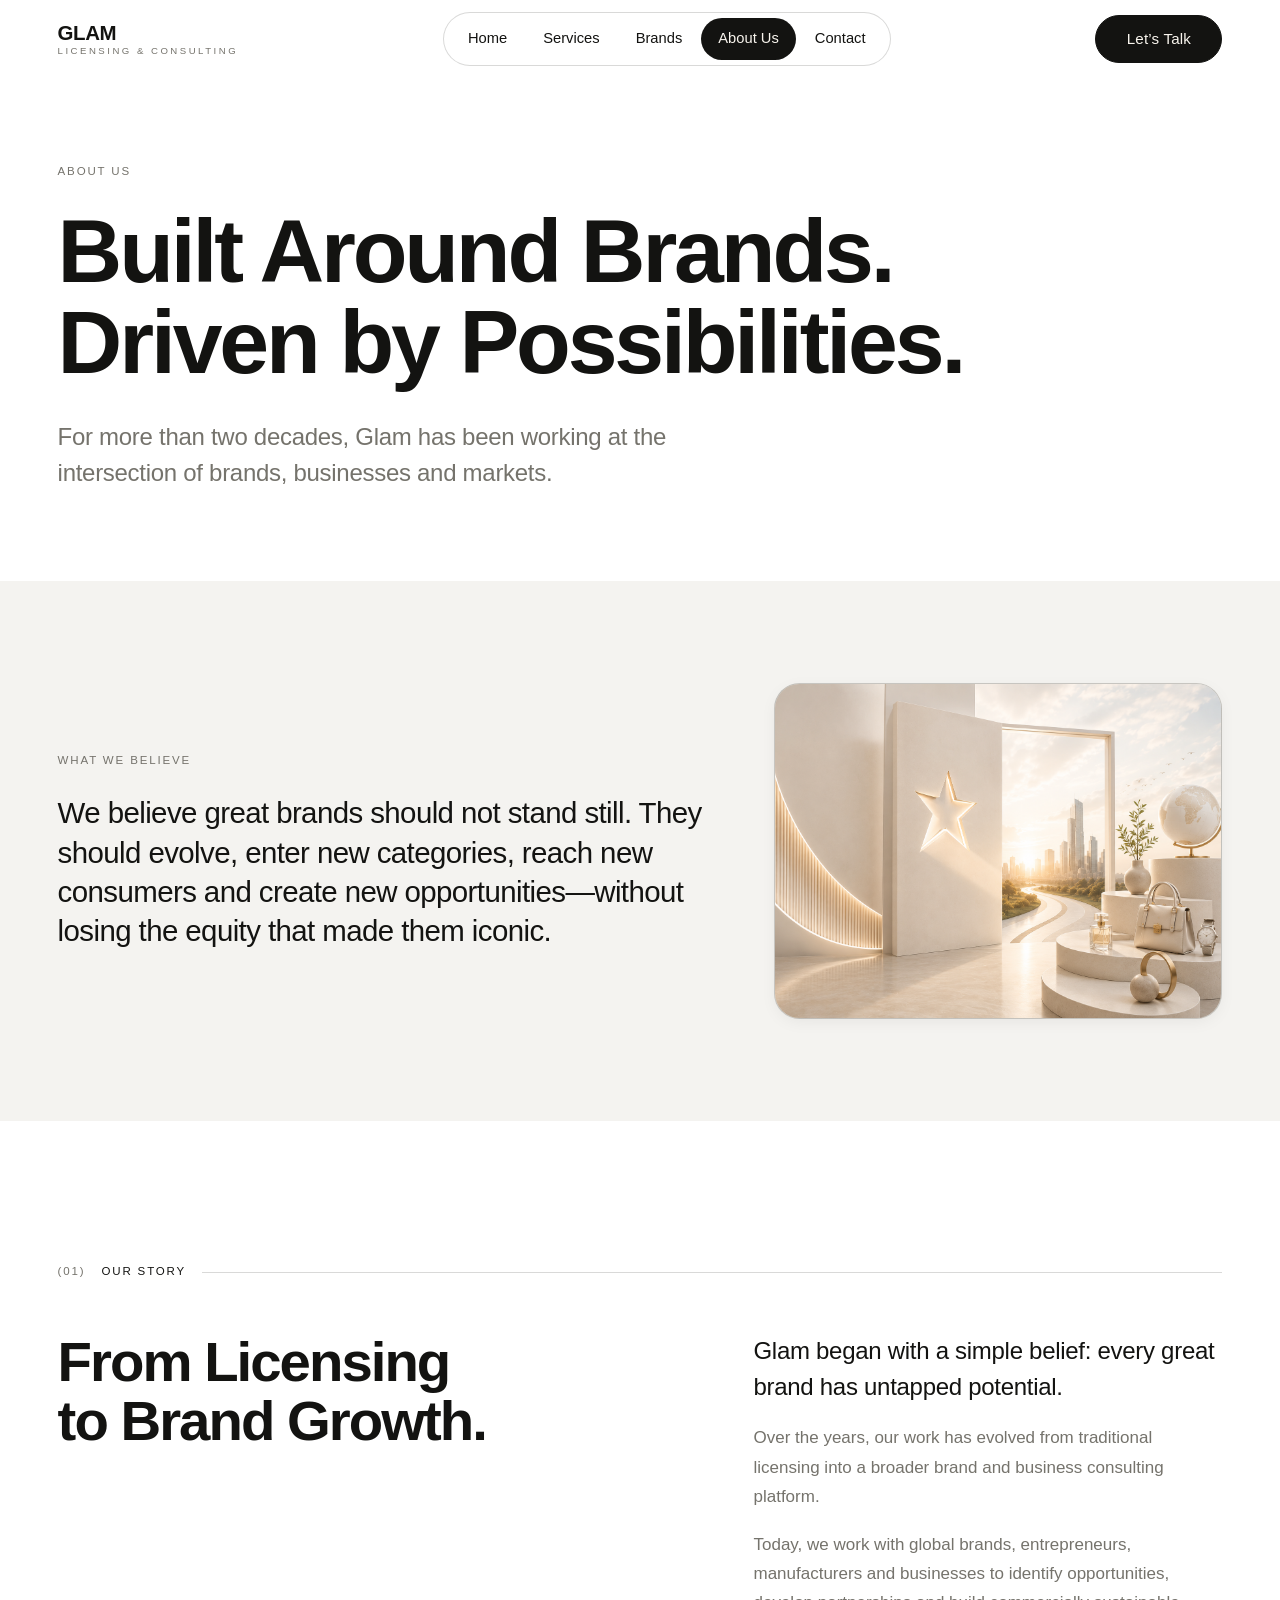
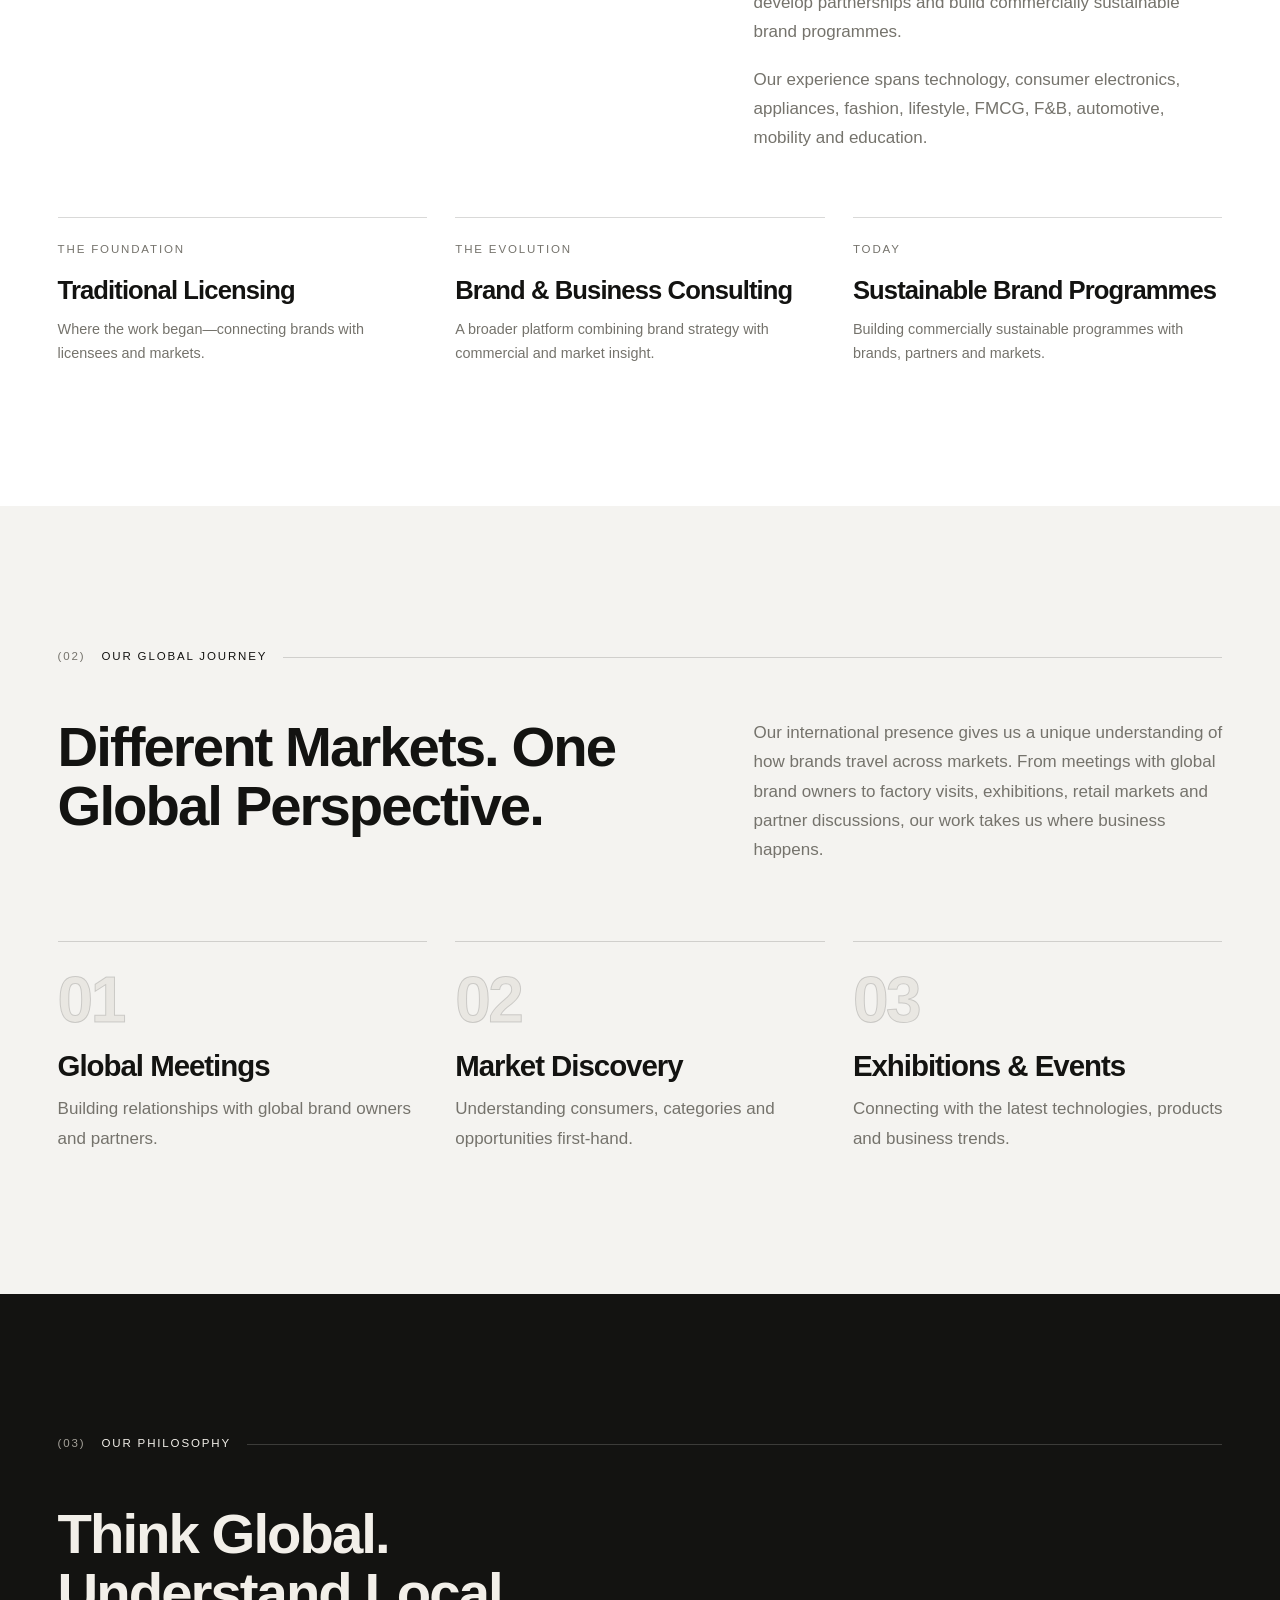
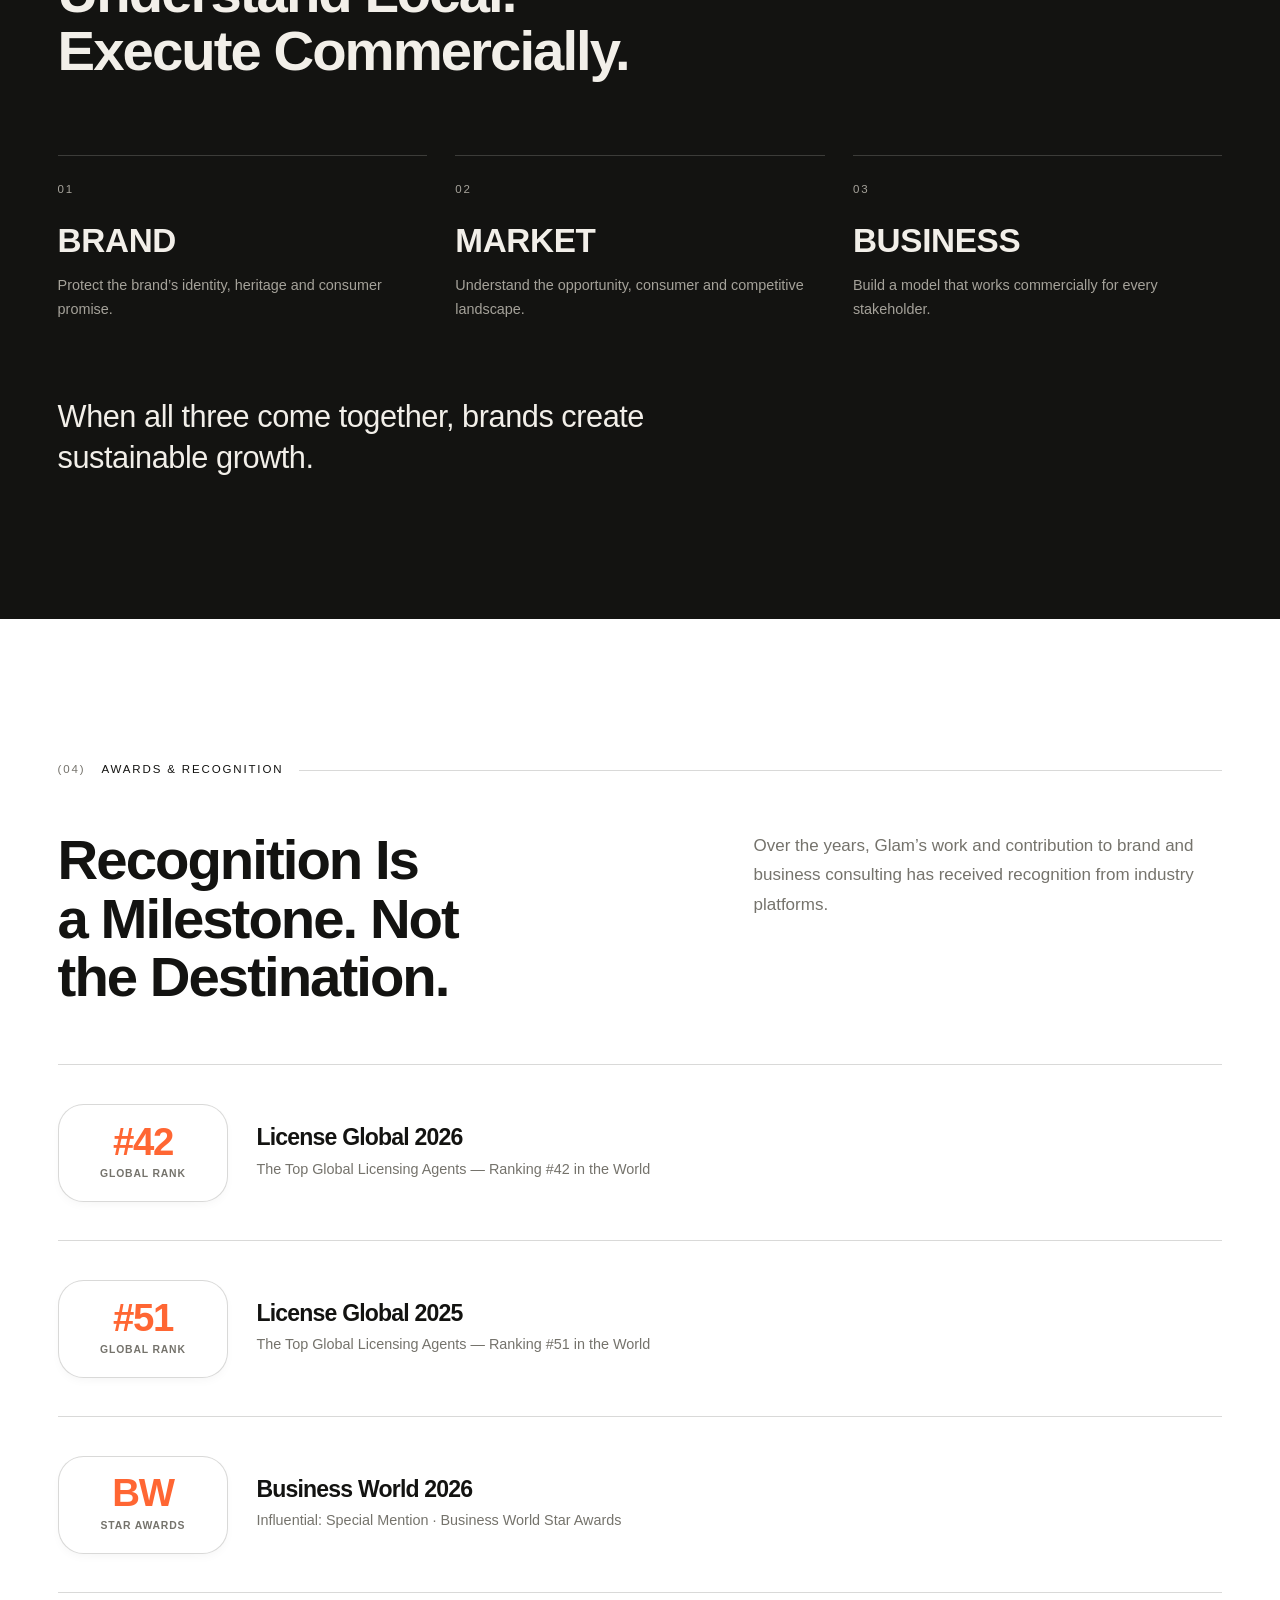
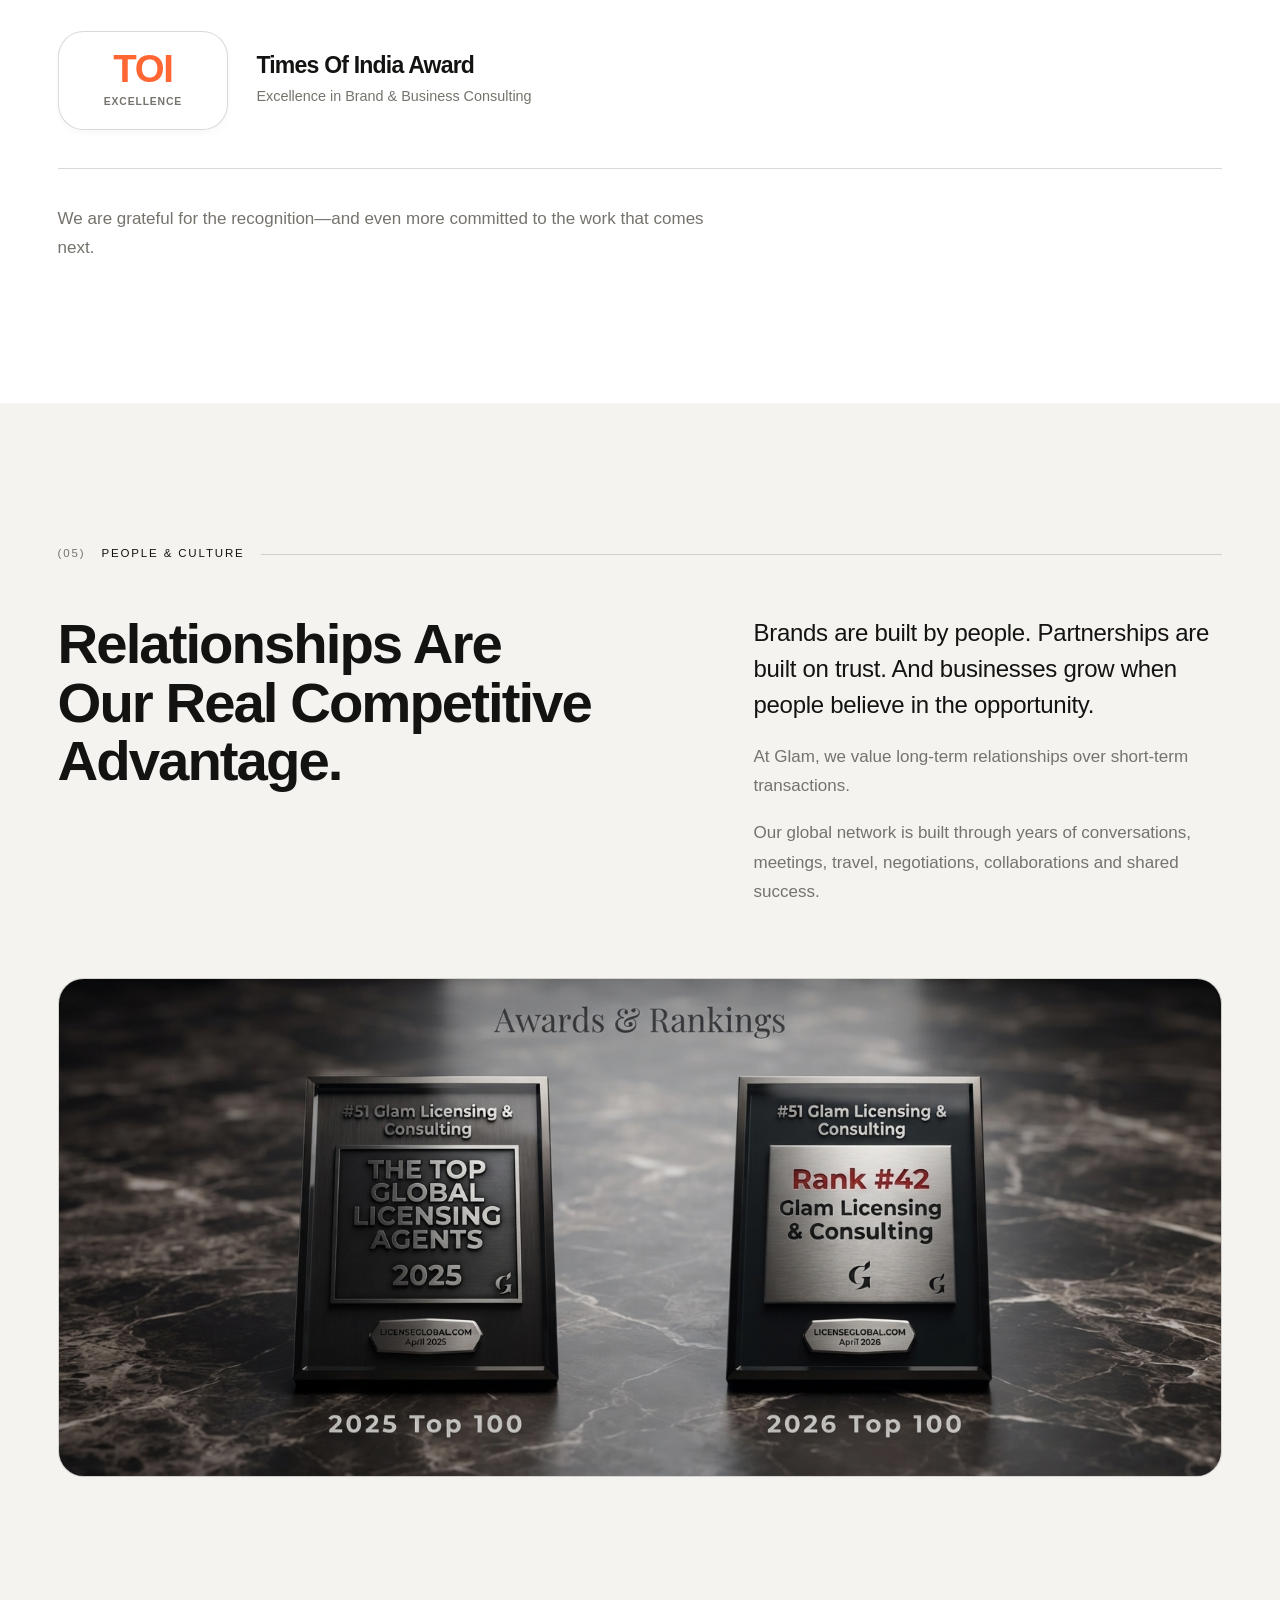
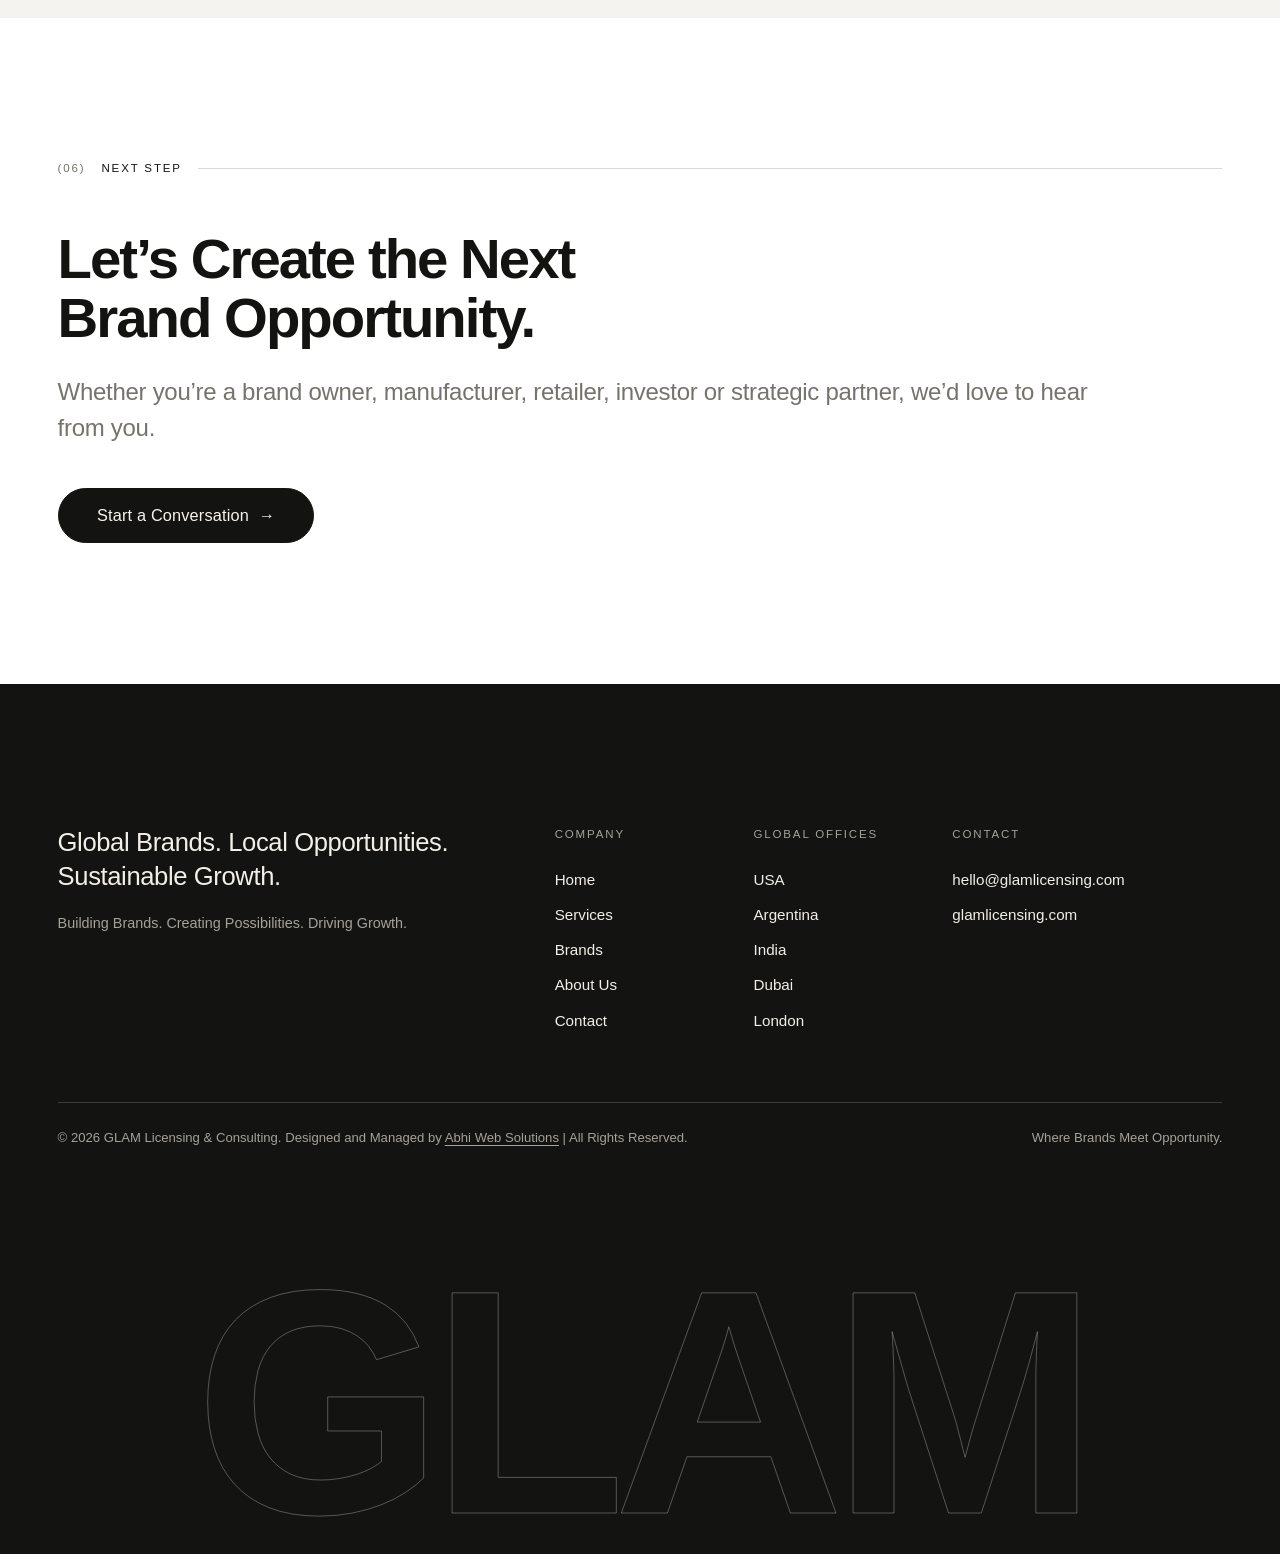
==== about.html @ d9e29352 "Remove image blocks next to all awards in about.html" ====
﻿<!DOCTYPE html>
<html lang="en">
<head>
  <meta charset="UTF-8">
  <meta name="viewport" content="width=device-width, initial-scale=1.0">
  <title>About Us — GLAM Licensing &amp; Consulting</title>
  <meta name="description" content="Built around brands. Driven by possibilities. For more than two decades, Glam has been working at the intersection of brands, businesses and markets.">
  <link rel="canonical" href="https://www.glamlicensing.com/about.html">
  <meta property="og:type" content="website">
  <meta property="og:site_name" content="GLAM Licensing &amp; Consulting">
  <meta property="og:title" content="About Us — GLAM Licensing &amp; Consulting">
  <meta property="og:description" content="Think Global. Understand Local. Execute Commercially. The story, philosophy and global journey of GLAM Licensing &amp; Consulting.">
  <meta property="og:url" content="https://www.glamlicensing.com/about.html">
  <link rel="preconnect" href="https://api.fontshare.com" crossorigin>
  <link href="https://api.fontshare.com/v2/css?f[]=general-sans@400,500,600&display=swap" rel="stylesheet">
  <link rel="stylesheet" href="styles.css">
</head>
<body>
  <a class="skip-link" href="#main">Skip to content</a>

  <header class="topbar">
    <div class="topbar-inner container">
      <a class="brand" href="index.html" aria-label="GLAM Licensing and Consulting — Home">
        <span class="brand-mark">GLAM</span>
        <span class="brand-sub">Licensing &amp; Consulting</span>
      </a>
      <nav class="nav-pill" aria-label="Primary">
        <a href="index.html">Home</a>
        <a href="services.html">Services</a>
        <a href="brands.html">Brands</a>
        <a href="about.html" aria-current="page">About Us</a>
        <a href="contact.html">Contact</a>
      </nav>
      <a class="btn btn-ink btn-talk" href="contact.html">Let&rsquo;s Talk</a>
      <button class="nav-toggle" aria-expanded="false" aria-controls="mobile-nav" aria-label="Open navigation">
        <span></span><span></span>
      </button>
    </div>
  </header>

  <nav class="mobile-nav" id="mobile-nav" aria-label="Mobile" hidden>
    <ul>
      <li><a href="index.html"><span class="n">01</span>Home</a></li>
      <li><a href="services.html"><span class="n">02</span>Services</a></li>
      <li><a href="brands.html"><span class="n">03</span>Brands</a></li>
      <li><a href="about.html" aria-current="page"><span class="n">04</span>About Us</a></li>
      <li><a href="contact.html"><span class="n">05</span>Contact</a></li>
    </ul>
    <div class="mobile-nav-foot">
      <p><span class="label">Global Offices</span><br>USA &middot; Argentina &middot; India &middot; Dubai &middot; London</p>
      <p><a href="mailto:hello@glamlicensing.com">hello@glamlicensing.com</a></p>
    </div>
  </nav>

  <main id="main">

    <!-- HERO -->
    <section class="hero-inner" aria-labelledby="hero-title">
      <div class="container">
        <p class="label hero-kicker" data-reveal>About Us</p>
        <h1 id="hero-title" data-reveal data-delay="1">Built Around Brands. Driven by Possibilities.</h1>
        <p class="lead muted" data-reveal data-delay="2">For more than two decades, Glam has been working at the intersection of brands, businesses and markets.</p>
      </div>
    </section>

    <!-- BELIEF STATEMENT -->
    <section class="section-tight sec-neutral" aria-label="Our belief">
      <div class="container">
        <div class="belief-grid">
          <div class="belief-content">
            <p class="label belief-label" data-reveal>What We Believe</p>
            <p class="statement belief-statement" data-reveal data-delay="1">We believe great brands should not stand still. They should evolve, enter new categories, reach new consumers and create new opportunities&mdash;without losing the equity that made them iconic.</p>
          </div>
          <div class="belief-media" data-reveal data-delay="2">
            <figure class="ph belief-photo r-43" role="img" aria-label="GLAM Brand Philosophy Image Placeholder">
              <img src="images/about-us-top.png" alt="GLAM Brand Philosophy Image Placement — To be replaced" loading="lazy">
              <span class="ph-tag">Image Placement &middot; 4:3</span>
            </figure>
          </div>
        </div>
      </div>
    </section>

    <!-- OUR STORY -->
    <section class="section" aria-labelledby="story-title">
      <div class="container">
        <p class="eyebrow"><span class="idx">(01)</span> Our Story</p>
        <div class="split">
          <div class="col-a">
            <h2 id="story-title" data-reveal>From Licensing to Brand Growth.</h2>
          </div>
          <div class="col-b" data-reveal data-delay="1">
            <p class="lead">Glam began with a simple belief: every great brand has untapped potential.</p>
            <p class="muted">Over the years, our work has evolved from traditional licensing into a broader brand and business consulting platform.</p>
            <p class="muted">Today, we work with global brands, entrepreneurs, manufacturers and businesses to identify opportunities, develop partnerships and build commercially sustainable brand programmes.</p>
            <p class="muted">Our experience spans technology, consumer electronics, appliances, fashion, lifestyle, FMCG, F&amp;B, automotive, mobility and education.</p>
          </div>
        </div>
        <div class="story-steps">
          <div class="story-step" data-reveal>
            <span class="label">The Foundation</span>
            <h3>Traditional Licensing</h3>
            <p>Where the work began&mdash;connecting brands with licensees and markets.</p>
          </div>
          <div class="story-step" data-reveal data-delay="1">
            <span class="label">The Evolution</span>
            <h3>Brand &amp; Business Consulting</h3>
            <p>A broader platform combining brand strategy with commercial and market insight.</p>
          </div>
          <div class="story-step" data-reveal data-delay="2">
            <span class="label">Today</span>
            <h3>Sustainable Brand Programmes</h3>
            <p>Building commercially sustainable programmes with brands, partners and markets.</p>
          </div>
        </div>
      </div>
    </section>

    <!-- GLOBAL JOURNEY -->
    <section class="section sec-neutral" aria-labelledby="journey-title">
      <div class="container">
        <p class="eyebrow"><span class="idx">(02)</span> Our Global Journey</p>
        <div class="split" style="margin-bottom:clamp(3rem,6vw,5rem)">
          <div class="col-a"><h2 id="journey-title" data-reveal>Different Markets. One Global Perspective.</h2></div>
          <div class="col-b" data-reveal data-delay="1">
            <p class="muted">Our international presence gives us a unique understanding of how brands travel across markets. From meetings with global brand owners to factory visits, exhibitions, retail markets and partner discussions, our work takes us where business happens.</p>
          </div>
        </div>
        <div class="journey">
          <div class="journey-item">
            <!-- [NOTE: Image hidden by request. To unhide, uncomment the media block below] -->
            <!--
            <div class="media">
              <figure class="ph r-32" role="img" aria-label="Global Meetings" data-reveal>
                <img src="images/globalmeeting.png" alt="Global Meetings with Brand Owners">
              </figure>
            </div>
            -->
            <div class="body" data-reveal data-delay="1">
              <span class="n" aria-hidden="true">01</span>
              <h3>Global Meetings</h3>
              <p>Building relationships with global brand owners and partners.</p>
            </div>
          </div>
          <div class="journey-item">
            <!-- [NOTE: Image hidden by request. To unhide, uncomment the media block below] -->
            <!--
            <div class="media">
              <figure class="ph r-43" role="img" aria-label="Market Discovery" data-reveal>
                <img src="images/made.jpg" alt="Market Discovery">
              </figure>
            </div>
            -->
            <div class="body" data-reveal data-delay="1">
              <span class="n" aria-hidden="true">02</span>
              <h3>Market Discovery</h3>
              <p>Understanding consumers, categories and opportunities first-hand.</p>
            </div>
          </div>
          <div class="journey-item">
            <!-- [NOTE: Image hidden by request. To unhide, uncomment the media block below] -->
            <!--
            <div class="media">
              <figure class="ph r-169" role="img" aria-label="Trade Shows and Exhibitions" data-reveal>
                <img src="images/exhibitions.png" alt="Trade Shows and Exhibitions">
              </figure>
            </div>
            -->
            <div class="body" data-reveal data-delay="1">
              <span class="n" aria-hidden="true">03</span>
              <h3>Exhibitions &amp; Events</h3>
              <p>Connecting with the latest technologies, products and business trends.</p>
            </div>
          </div>
        </div>
      </div>
    </section>

    <!-- PHILOSOPHY -->
    <section class="section sec-dark" aria-labelledby="phil-title">
      <div class="container">
        <p class="eyebrow"><span class="idx">(03)</span> Our Philosophy</p>
        <h2 id="phil-title" data-reveal>Think Global.<br>Understand Local.<br>Execute Commercially.</h2>
        <div class="pillars">
          <div class="pillar" data-reveal>
            <span class="label">01</span>
            <h3>Brand</h3>
            <p>Protect the brand&rsquo;s identity, heritage and consumer promise.</p>
          </div>
          <div class="pillar" data-reveal data-delay="1">
            <span class="label">02</span>
            <h3>Market</h3>
            <p>Understand the opportunity, consumer and competitive landscape.</p>
          </div>
          <div class="pillar" data-reveal data-delay="2">
            <span class="label">03</span>
            <h3>Business</h3>
            <p>Build a model that works commercially for every stakeholder.</p>
          </div>
        </div>
        <p class="pillars-close" data-reveal>When all three come together, brands create sustainable growth.</p>
      </div>
    </section>

    <!-- AWARDS & RECOGNITION -->
    <section class="section" id="awards" aria-labelledby="rec-title">
      <div class="container">
        <p class="eyebrow"><span class="idx">(04)</span> Awards &amp; Recognition</p>
        <div class="split" style="margin-bottom:clamp(2.4rem,4.5vw,3.6rem)">
          <div class="col-a"><h2 id="rec-title" data-reveal>Recognition Is a Milestone. Not the Destination.</h2></div>
          <div class="col-b" data-reveal data-delay="1">
            <p class="muted">Over the years, Glam&rsquo;s work and contribution to brand and business consulting has received recognition from industry platforms.</p>
          </div>
        </div>
        <div class="awards-list">
          <div class="award-row" data-reveal>
            <div class="award-badge-box">
              <span class="award-badge-num">#42</span>
              <span class="award-badge-tag">Global Rank</span>
            </div>
            <div class="what">
              <h3>License Global 2026</h3>
              <p>The Top Global Licensing Agents &mdash; Ranking #42 in the World</p>
            </div>
          </div>
          <div class="award-row" data-reveal data-delay="1">
            <div class="award-badge-box">
              <span class="award-badge-num">#51</span>
              <span class="award-badge-tag">Global Rank</span>
            </div>
            <div class="what">
              <h3>License Global 2025</h3>
              <p>The Top Global Licensing Agents &mdash; Ranking #51 in the World</p>
            </div>
          </div>
          <div class="award-row" data-reveal data-delay="2">
            <div class="award-badge-box">
              <span class="award-badge-num">BW</span>
              <span class="award-badge-tag">Star Awards</span>
            </div>
            <div class="what">
              <h3>Business World 2026</h3>
              <p>Influential: Special Mention &middot; Business World Star Awards</p>
            </div>
          </div>
          <div class="award-row" data-reveal data-delay="3">
            <div class="award-badge-box">
              <span class="award-badge-num">TOI</span>
              <span class="award-badge-tag">Excellence</span>
            </div>
            <div class="what">
              <h3>Times Of India Award</h3>
              <p>Excellence in Brand &amp; Business Consulting</p>
            </div>
          </div>
        </div>
        <p class="muted" style="margin-top:2.2rem;max-width:40em" data-reveal>We are grateful for the recognition&mdash;and even more committed to the work that comes next.</p>
      </div>
    </section>

    <!-- PEOPLE & CULTURE -->
    <section class="section sec-neutral" aria-labelledby="people-title">
      <div class="container">
        <p class="eyebrow"><span class="idx">(05)</span> People &amp; Culture</p>
        <div class="split">
          <div class="col-a"><h2 id="people-title" data-reveal>Relationships Are Our Real Competitive Advantage.</h2></div>
          <div class="col-b" data-reveal data-delay="1">
            <p class="lead">Brands are built by people. Partnerships are built on trust. And businesses grow when people believe in the opportunity.</p>
            <p class="muted">At Glam, we value long-term relationships over short-term transactions.</p>
            <p class="muted">Our global network is built through years of conversations, meetings, travel, negotiations, collaborations and shared success.</p>
          </div>
        </div>
        <figure class="ph r-219" role="img" aria-label="GLAM Team and Network" style="margin-top:clamp(3rem,6vw,4.5rem)" data-reveal>
          <img src="images/team-culture.jpg" alt="GLAM Global Team & Network">
        </figure>
      </div>
    </section>

    <!-- CTA -->
    <section class="section cta-band" aria-labelledby="cta-title">
      <div class="container">
        <p class="eyebrow"><span class="idx">(06)</span> Next Step</p>
        <h2 id="cta-title" data-reveal>Let&rsquo;s Create the Next Brand Opportunity.</h2>
        <p class="lead muted measure-wide" data-reveal data-delay="1">Whether you&rsquo;re a brand owner, manufacturer, retailer, investor or strategic partner, we&rsquo;d love to hear from you.</p>
        <a class="btn btn-ink btn-lg" href="contact.html" data-reveal data-delay="2">Start a Conversation <span class="arr">&rarr;</span></a>
      </div>
    </section>

  </main>

  <footer class="footer">
    <div class="container">
      <div class="footer-top">
        <div class="footer-brand">
          <p class="tag">Global Brands. Local Opportunities. Sustainable Growth.</p>
          <p class="subtag">Building Brands. Creating Possibilities. Driving Growth.</p>
        </div>
        <div class="footer-col">
          <span class="label">Company</span>
          <ul>
            <li><a href="index.html">Home</a></li>
            <li><a href="services.html">Services</a></li>
            <li><a href="brands.html">Brands</a></li>
            <li><a href="about.html">About Us</a></li>
            <li><a href="contact.html">Contact</a></li>
          </ul>
        </div>
        <div class="footer-col">
          <span class="label">Global Offices</span>
          <ul>
            <li>USA</li>
            <li>Argentina</li>
            <li>India</li>
            <li>Dubai</li>
            <li>London</li>
          </ul>
        </div>
        <div class="footer-col">
          <span class="label">Contact</span>
          <ul>
            <li><a href="mailto:hello@glamlicensing.com">hello@glamlicensing.com</a></li>
            <li><a href="https://www.glamlicensing.com">glamlicensing.com</a></li>
          </ul>
        </div>
      </div>
      <div class="footer-bottom">
        <p>&copy; <span data-year>2026</span> GLAM Licensing &amp; Consulting. Designed and Managed by <a href="https://abhiwebsolutions.com/" target="_blank" rel="noopener noreferrer">Abhi Web Solutions</a> | All Rights Reserved.</p>
        <p>Where Brands Meet Opportunity.</p>
      </div>
    </div>
    <div class="mega-crop" aria-hidden="true"><span class="megaword">GLAM</span></div>
  </footer>

  <script src="script.js" defer></script>
</body>
</html>
---- styles.css ----
﻿/* ============================================================
   GLAM LICENSING & CONSULTING — Global Design System
   Editorial · Monochrome · Premium
   ============================================================ */

/* ---------- Tokens ---------- */
:root{
  --ink:        #131311;
  --ink-soft:   #2b2b28;
  --paper:      #ffffff;
  --warm:       #f8f4ed;   /* warm off-white — home */
  --warm-deep:  #f1eadf;   /* deeper warm tint */
  --neutral:    #f4f3f0;   /* soft grey — inner pages */
  --mist:       #e9e7e2;
  --muted:      #75736c;
  --muted-dark: #a5a29a;   /* muted on ink */
  --line:       rgba(19,19,17,.16);
  --line-soft:  rgba(19,19,17,.09);
  --line-dark:  rgba(244,242,236,.18);
  --accent:     #FF6633;   /* bright premium orange */

  --font: "General Sans","Helvetica Neue",Helvetica,Arial,sans-serif;

  --fs-hero:  clamp(2.85rem, 7vw, 6.3rem);
  --fs-h2:    clamp(2.05rem, 4.4vw, 3.75rem);
  --fs-h3:    clamp(1.4rem, 2.3vw, 1.95rem);
  --fs-index: clamp(1.35rem, 2.6vw, 2.2rem);
  --fs-body:  1.0625rem;
  --fs-small: .9rem;
  --fs-label: .72rem;

  --track-tight: -.035em;
  --track-label: .16em;

  --r-img: clamp(18px, 2vw, 28px);
  --r-pill: 999px;

  --pad-x: clamp(20px, 4.5vw, 68px);
  --sec:   clamp(88px, 11vw, 156px);
  --gap:   clamp(16px, 2.2vw, 32px);

  --ease: cubic-bezier(.22,.68,0,1);
}

/* ---------- Reset ---------- */
*,*::before,*::after{box-sizing:border-box;margin:0;padding:0}
html{scroll-behavior:smooth}
body{
  font-family:var(--font);
  font-size:var(--fs-body);
  line-height:1.72;
  color:var(--ink);
  background:var(--paper);
  -webkit-font-smoothing:antialiased;
  text-rendering:optimizeLegibility;
}
body.home{background:var(--warm)}
img{display:block;max-width:100%}
a{color:inherit;text-decoration:none}
ul{list-style:none}
button{font:inherit;color:inherit;background:none;border:0;cursor:pointer}
::selection{background:var(--ink);color:var(--warm)}

.skip-link{
  position:absolute;left:-9999px;top:0;z-index:200;
  background:var(--ink);color:var(--paper);padding:.75rem 1.25rem;border-radius:0 0 8px 0;
}
.skip-link:focus{left:0}

:focus-visible{outline:2px solid var(--ink);outline-offset:3px;border-radius:2px}
.sec-dark :focus-visible{outline-color:var(--warm)}

/* ---------- Layout ---------- */
.container{max-width:1440px;margin:0 auto;padding-inline:var(--pad-x)}
.grid{display:grid;grid-template-columns:repeat(12,1fr);gap:var(--gap)}
.grid>*,.hero-grid>*,.split>*,.reach-grid>*,.contact-grid>*,.index-row>*,
.svc>*,.journey-item>*,.pillars>*,.story-steps>*,.prog-grid>*,.footer-top>*,
.brand-row>*,.path-row>*,.award-row>*{min-width:0}
.section{padding-block:var(--sec)}
.section-tight{padding-block:clamp(64px,8vw,110px)}

.rule{border:0;border-top:1px solid var(--line);margin:0}
.sec-dark .rule{border-color:var(--line-dark)}

/* ---------- Type ---------- */
h1,h2,h3,.display{
  font-weight:600;
  letter-spacing:var(--track-tight);
  line-height:1.02;
  text-wrap:balance;
}
h1{font-size:var(--fs-hero)}
h2{font-size:var(--fs-h2);line-height:1.04}
h3{font-size:var(--fs-h3);line-height:1.15}

.lead{
  font-size:clamp(1.2rem,1.9vw,1.5rem);
  line-height:1.5;letter-spacing:-.012em;font-weight:500;
}
.muted{color:var(--muted)}
.sec-dark .muted{color:var(--muted-dark)}
.measure{max-width:34em}
.measure-wide{max-width:44em}

.eyebrow{
  display:flex;align-items:baseline;gap:1rem;
  font-size:var(--fs-label);font-weight:500;
  letter-spacing:var(--track-label);text-transform:uppercase;
  margin-bottom:clamp(2rem,4vw,3.25rem);
}
.eyebrow .idx{color:var(--muted);font-variant-numeric:tabular-nums}
.sec-dark .eyebrow .idx{color:var(--muted-dark)}
.eyebrow::after{content:"";flex:1;border-top:1px solid var(--line);align-self:center}
.sec-dark .eyebrow::after{border-color:var(--line-dark)}

.label{
  font-size:var(--fs-label);font-weight:500;
  letter-spacing:var(--track-label);text-transform:uppercase;color:var(--muted);
}
.sec-dark .label{color:var(--muted-dark)}

/* ---------- Buttons ---------- */
.btn{
  display:inline-flex;align-items:center;gap:.6rem;
  padding:.95rem 1.9rem;border-radius:var(--r-pill);
  font-size:.95rem;font-weight:500;letter-spacing:.01em;line-height:1;
  border:1px solid var(--ink);
  transition:background .35s var(--ease),color .35s var(--ease),border-color .35s var(--ease),transform .35s var(--ease);
}
.btn .arr{transition:transform .35s var(--ease)}
.btn:hover .arr{transform:translateX(4px)}
.btn-ink{background:var(--ink);color:var(--warm)}
.btn-ink:hover{background:var(--ink-soft)}
.btn-ghost{background:transparent;color:var(--ink)}
.btn-ghost:hover{background:var(--ink);color:var(--warm)}
.btn-paper{background:var(--warm);color:var(--ink);border-color:var(--warm)}
.btn-paper:hover{background:transparent;color:var(--warm);border-color:var(--warm)}
.btn-lg{padding:1.15rem 2.4rem;font-size:1.02rem}

.text-link{
  display:inline-flex;align-items:center;gap:.55rem;
  font-size:var(--fs-small);font-weight:500;letter-spacing:.06em;text-transform:uppercase;
  border-bottom:1px solid var(--line);padding-bottom:.35rem;
  transition:border-color .3s var(--ease),color .3s var(--ease);
}
.text-link:hover{border-color:var(--ink)}
.text-link .arr{transition:transform .3s var(--ease)}
.text-link:hover .arr{transform:translateX(4px)}

/* ---------- Top bar ---------- */
.topbar{
  position:fixed;inset:0 0 auto 0;z-index:100;
  transition:background .4s var(--ease),border-color .4s var(--ease),backdrop-filter .4s var(--ease);
  border-bottom:1px solid transparent;
}
.topbar.is-scrolled{
  background:color-mix(in srgb,var(--paper) 82%,transparent);
  -webkit-backdrop-filter:blur(14px);backdrop-filter:blur(14px);
  border-bottom-color:var(--line-soft);
}
body.home .topbar.is-scrolled{background:color-mix(in srgb,var(--warm) 84%,transparent)}
.topbar-inner{
  display:flex;align-items:center;justify-content:space-between;gap:1.5rem;
  height:78px;
}
.brand{display:flex;flex-direction:column;line-height:1.05}
.brand-mark{font-weight:600;font-size:1.28rem;letter-spacing:-.02em}
.brand-sub{font-size:.6rem;font-weight:500;letter-spacing:.26em;text-transform:uppercase;color:var(--muted);margin-top:.2rem}

.nav-pill{
  display:flex;align-items:center;gap:.15rem;
  border:1px solid var(--line);border-radius:var(--r-pill);
  padding:.3rem .45rem;
  background:color-mix(in srgb,var(--paper) 55%,transparent);
  -webkit-backdrop-filter:blur(8px);backdrop-filter:blur(8px);
}
.nav-pill a{
  padding:.55rem 1.05rem;border-radius:var(--r-pill);
  font-size:.92rem;font-weight:500;
  transition:background .3s var(--ease),color .3s var(--ease);
}
.nav-pill a:hover{background:rgba(19,19,17,.06)}
.nav-pill a[aria-current="page"]{background:var(--ink);color:var(--warm)}

.nav-toggle{display:none}

body.nav-open .brand-mark{color:var(--warm)}
body.nav-open .brand-sub{color:var(--muted-dark)}
body.nav-open .topbar{background:transparent;border-bottom-color:transparent;-webkit-backdrop-filter:none;backdrop-filter:none}

/* Mobile navigation */
.mobile-nav{
  position:fixed;inset:0;z-index:99;background:var(--ink);color:var(--warm);
  display:flex;flex-direction:column;justify-content:space-between;
  padding:110px var(--pad-x) 2.25rem;
  opacity:0;visibility:hidden;transform:translateY(-2%);
  transition:opacity .45s var(--ease),transform .45s var(--ease),visibility 0s .45s;
}
.mobile-nav.is-open{opacity:1;visibility:visible;transform:none;transition-delay:0s}
.mobile-nav ul{display:flex;flex-direction:column}
.mobile-nav ul a{
  display:flex;align-items:baseline;gap:1.1rem;
  font-size:clamp(2rem,9vw,3rem);font-weight:600;letter-spacing:-.03em;line-height:1.05;
  padding:.85rem 0;border-bottom:1px solid var(--line-dark);
}
.mobile-nav ul a .n{font-size:.72rem;font-weight:500;letter-spacing:.14em;color:var(--muted-dark);font-variant-numeric:tabular-nums}
.mobile-nav ul a[aria-current="page"]{color:var(--muted-dark)}
.mobile-nav-foot{display:flex;flex-wrap:wrap;justify-content:space-between;gap:1rem;align-items:end}
.mobile-nav-foot .label{color:var(--muted-dark)}
.mobile-nav-foot p{font-size:var(--fs-small);color:var(--muted-dark)}

/* ---------- Hero ---------- */
.hero{padding-top:clamp(150px,20vh,220px)}
.hero-grid{display:grid;grid-template-columns:repeat(12,1fr);gap:var(--gap);align-items:start}
.hero-main{grid-column:1/8}
.hero-side{grid-column:9/13;padding-top:.6rem}
.hero-kicker{margin-bottom:1.6rem}
.hero h1{margin-bottom:2.4rem}
.hero-ctas{display:flex;flex-wrap:wrap;gap:.85rem}

.hero-stats{display:grid;grid-template-columns:1fr 1fr;gap:var(--gap);border-top:1px solid var(--line);padding-top:1.4rem;margin-bottom:2.2rem}
.stat .num{font-size:clamp(2.4rem,3.6vw,3.4rem);font-weight:600;letter-spacing:-.03em;line-height:1;font-variant-numeric:tabular-nums}
.stat .cap{display:block;margin-top:.55rem;font-size:.86rem;line-height:1.45;color:var(--muted)}
.sec-dark .stat .cap{color:var(--muted-dark)}

/* Inner-page hero */
.hero-inner{padding-top:clamp(150px,18vh,208px);padding-bottom:clamp(56px,7vw,96px)}
.hero-inner .hero-kicker{margin-bottom:1.5rem}
.hero-inner h1{max-width:12.5em;margin-bottom:1.9rem}
.hero-inner .lead{max-width:30em}

/* ---------- Mega wordmark ---------- */
.mega-crop{
  overflow: visible;
  line-height: normal;
  margin-top: clamp(2rem, 5vw, 4rem);
  margin-bottom: clamp(1rem, 2.5vw, 2.5rem);
}
.megaword{
  display: block;
  width: 100%;
  height: auto;
  text-align: center;
  white-space: nowrap;
  font-weight: 600;
  letter-spacing: -.04em;
  line-height: 0.95;
  font-size: clamp(80px, 25vw, 400px);
  transform: none;
  color: var(--accent);
  user-select: none;
}
.footer .mega-crop{
  margin-top: clamp(2.5rem, 6vw, 5rem);
  margin-bottom: 0;
}
.footer .megaword{
  color: transparent;
  -webkit-text-stroke: 1px rgba(244,242,236,.30);
  line-height: 0.95;
}
@supports not (-webkit-text-stroke:1px black){
  .footer .megaword{color:rgba(244,242,236,.10)}
}

/* ---------- Image placeholders ----------
   Replace any placeholder by dropping an <img> inside the <figure>:
   <figure class="ph r-169"><img src="…" alt="…"></figure>
   The image auto-fills the frame with object-fit: cover.            */
.ph{
  position:relative;overflow:hidden;border-radius:var(--r-img);
  background:
    linear-gradient(135deg,rgba(19,19,17,.045) 0%,rgba(19,19,17,0) 45%),
    var(--mist);
  border:1px solid var(--line-soft);
}
.sec-dark .ph{background:linear-gradient(135deg,rgba(244,242,236,.07),rgba(244,242,236,.02));border-color:var(--line-dark)}
.ph::before,.ph::after{content:"";position:absolute;width:14px;height:14px;border:1px solid var(--line);pointer-events:none}
.ph::before{top:14px;left:14px;border-right:0;border-bottom:0}
.ph::after{bottom:14px;right:14px;border-left:0;border-top:0}
.sec-dark .ph::before,.sec-dark .ph::after{border-color:var(--line-dark)}
.ph-tag{
  position:absolute;inset:0;display:flex;align-items:center;justify-content:center;
  font-size:var(--fs-label);font-weight:500;letter-spacing:var(--track-label);
  text-transform:uppercase;color:var(--muted);text-align:center;padding:1rem;
}
.sec-dark .ph-tag{color:var(--muted-dark)}
.ph img{position:absolute;inset:0;width:100%;height:100%;object-fit:cover;z-index:1}

.r-219{aspect-ratio:21/9}
.r-169{aspect-ratio:16/9}
.r-32{aspect-ratio:3/2}
.r-43{aspect-ratio:4/3}
.r-45{aspect-ratio:4/5}
.r-11{aspect-ratio:1/1}

/* ---------- Sections: shared editorial patterns ---------- */
.sec-dark{background:var(--ink);color:#f2efe9}
.sec-warm{background:var(--warm-deep)}
.sec-neutral{background:var(--neutral)}

.split{display:grid;grid-template-columns:repeat(12,1fr);gap:var(--gap)}
.split .col-a{grid-column:1/7}
.split .col-b{grid-column:8/13}
.split .col-b p+p{margin-top:1.15rem}

.statement{font-size:clamp(1.55rem,2.9vw,2.5rem);font-weight:500;letter-spacing:-.02em;line-height:1.28}
.statement-link{
  color: inherit;
  text-decoration: none;
  display: inline-flex;
  align-items: center;
  gap: 0.75rem;
  transition: opacity 0.35s var(--ease);
}
.statement-link:hover{
  opacity: 0.8;
}
.statement-link .arr{
  transition: transform 0.35s var(--ease);
  display: inline-block;
}
.statement-link:hover .arr{
  transform: translateX(6px);
}

.awards-header-link {
  color: inherit;
  text-decoration: none;
  display: inline-block;
  transition: opacity 0.35s var(--ease);
}
.awards-header-link:hover {
  opacity: 0.85;
}
.awards-header-link .arr {
  display: inline-block;
  transition: transform 0.35s var(--ease);
}
.awards-header-link:hover .arr {
  transform: translateX(6px);
}

.awards-preview-sec {
  padding-block: clamp(40px, 5vw, 64px);
}
.awards-preview-sec + .cta-band {
  padding-top: clamp(48px, 6vw, 80px);
}

/* ---------- Belief Section (Side-by-Side Statement & Visual) ---------- */
.belief-grid {
  display: grid;
  grid-template-columns: repeat(12, 1fr);
  gap: clamp(2rem, 5vw, 4rem);
  align-items: center;
}
.belief-content {
  grid-column: 1 / 8;
  display: flex;
  flex-direction: column;
}
.belief-label {
  margin-bottom: clamp(1rem, 1.8vw, 1.4rem);
}
.belief-statement {
  font-size: clamp(1.35rem, 2.3vw, 2.05rem);
  font-weight: 500;
  letter-spacing: -.02em;
  line-height: 1.34;
  color: var(--ink);
}
.belief-media {
  grid-column: 8 / 13;
}
.belief-photo {
  border-radius: var(--r-img);
  overflow: hidden;
  border: 1px solid var(--line);
  box-shadow: 0 4px 18px -4px rgba(19, 19, 17, 0.08);
  transition: transform 0.4s var(--ease), box-shadow 0.4s var(--ease), border-color 0.4s var(--ease);
}
.belief-grid:hover .belief-photo {
  transform: translateY(-2px) scale(1.01);
  border-color: var(--ink);
  box-shadow: 0 8px 24px -6px rgba(19, 19, 17, 0.14);
}

/* Numbered editorial index rows (What we do / Services / Why Glam) */
.index-list{border-top:1px solid var(--line)}
.sec-dark .index-list{border-color:var(--line-dark)}
.index-row{
  display:grid;grid-template-columns:repeat(12,1fr);gap:var(--gap);
  align-items:start;
  padding-block:clamp(1.7rem,3.2vw,2.6rem);
  border-bottom:1px solid var(--line);
  position:relative;
}
.sec-dark .index-row{border-color:var(--line-dark)}
.index-row .num{
  grid-column:1/2;
  font-size:var(--fs-small);font-weight:500;color:var(--muted);
  font-variant-numeric:tabular-nums;padding-top:.5rem;
}
.sec-dark .index-row .num{color:var(--muted-dark)}
.index-row .body{grid-column:2/9}
.index-row .body h3{font-size:var(--fs-index);transition:transform .4s var(--ease)}
.index-row .body p{margin-top:.7rem;max-width:36em;color:var(--muted)}
.sec-dark .index-row .body p{color:var(--muted-dark)}
.index-row .arr{
  grid-column:12/13;justify-self:end;align-self:center;
  font-size:1.4rem;color:var(--muted);
  opacity:0;transform:translateX(-8px);
  transition:opacity .35s var(--ease),transform .35s var(--ease),color .35s var(--ease);
}
a.index-row:hover .body h3,
.index-row:hover .body h3{transform:translateX(6px)}
.index-row:hover .arr{opacity:1;transform:none;color:var(--accent)}
.sec-dark .index-row:hover .arr{color:#f2efe9}

/* ---------- Home: global reach ---------- */
.reach-grid{display:grid;grid-template-columns:repeat(12,1fr);gap:var(--gap)}
.reach-copy{grid-column:1/6}
.reach-copy .lead{margin-top:1.4rem}
.reach-stats{grid-column:1/6;display:grid;grid-template-columns:1fr 1fr;gap:var(--gap);margin-top:clamp(2.2rem,4vw,3.4rem)}
.reach-stats .stat{border-top:1px solid var(--line-dark);padding-top:1.2rem}
.reach-locations{grid-column:7/13}
.loc-list li{
  display:flex;align-items:baseline;gap:1.3rem;
  border-bottom:1px solid var(--line-dark);
  padding-block:clamp(1rem,1.9vw,1.5rem);
}
.loc-list li:first-child{border-top:1px solid var(--line-dark)}
.loc-list .n{font-size:.78rem;color:var(--muted-dark);font-variant-numeric:tabular-nums}
.loc-list .name{font-size:clamp(1.7rem,3.4vw,2.7rem);font-weight:600;letter-spacing:-.025em;line-height:1.05}

/* ---------- Home: brand universe ---------- */
.universe{display:flex;flex-wrap:wrap;align-items:baseline;column-gap:clamp(1.2rem,2.6vw,2.4rem);row-gap:.55em;max-width:1100px}
.universe span{
  font-size:clamp(1.7rem,3.8vw,3.1rem);font-weight:500;letter-spacing:-.025em;line-height:1.12;
  color:var(--muted);transition:color .35s var(--ease);
}
.universe span:hover{color:var(--ink)}
.universe .dot{color:var(--accent);font-size:.5em;transform:translateY(-.4em);display:inline-block}

/* ---------- Awards ---------- */
.awards-list{border-top:1px solid var(--line)}
.award-row{
  display:grid;grid-template-columns:repeat(12,1fr);gap:var(--gap);
  align-items:center;padding-block:clamp(1.6rem,3vw,2.4rem);
  border-bottom:1px solid var(--line);
}
.sec-dark .awards-list,.sec-dark .award-row{border-color:var(--line-dark)}
.award-row .award-badge-box {
  grid-column: 1/3;
  display: inline-flex;
  flex-direction: column;
  align-items: center;
  justify-content: center;
  padding: clamp(12px, 1.4vw, 18px) clamp(12px, 1.6vw, 18px);
  border-radius: var(--r-img);
  background: var(--paper);
  border: 1px solid var(--line);
  box-shadow: 0 4px 12px -4px rgba(19, 19, 17, 0.06);
  min-width: clamp(84px, 9vw, 120px);
  text-align: center;
}
.award-row .award-badge-num {
  font-size: clamp(1.6rem, 3vw, 2.4rem);
  font-weight: 700;
  letter-spacing: -.035em;
  line-height: 1;
  color: var(--accent);
  font-variant-numeric: tabular-nums;
}
.award-row .award-badge-tag {
  font-size: 0.65rem;
  font-weight: 600;
  letter-spacing: 0.08em;
  text-transform: uppercase;
  color: var(--muted);
  margin-top: 4px;
  white-space: nowrap;
}
.award-row .what {
  grid-column: 3/13;
  display: flex;
  flex-direction: column;
  gap: 0.35rem;
}
.award-row .what h3 {
  font-size: clamp(1.2rem, 1.8vw, 1.55rem);
  font-weight: 600;
}
.award-row .what p {
  color: var(--muted);
  font-size: var(--fs-small);
}
.award-row .award-media {
  grid-column: 10/13;
}
.award-row .award-photo {
  border-radius: var(--r-img);
  overflow: hidden;
  border: 1px solid var(--line);
  background: var(--paper);
  transition: transform 0.35s var(--ease), box-shadow 0.35s var(--ease), border-color 0.35s var(--ease);
  box-shadow: 0 4px 14px -4px rgba(19, 19, 17, 0.08);
}
.award-row:hover .award-photo {
  transform: translateY(-2px) scale(1.02);
  border-color: var(--ink);
  box-shadow: 0 8px 20px -6px rgba(19, 19, 17, 0.14);
}
.award-row .big{
  grid-column:1/5;
  font-size:clamp(2.3rem,5vw,4.2rem);font-weight:600;letter-spacing:-.035em;line-height:1;
  font-variant-numeric:tabular-nums;
}
.award-row .year{grid-column:11/13;justify-self:end;color:var(--muted);font-variant-numeric:tabular-nums;font-size:var(--fs-small)}
.sec-dark .award-row .year{color:var(--muted-dark)}

/* ---------- CTA band ---------- */
.cta-band h2{max-width:12em}
.cta-band .lead{margin-top:1.7rem}
.cta-band .btn{margin-top:2.6rem}

/* ---------- Services page ---------- */
.svc-index{display:flex;flex-wrap:wrap;gap:.5rem .5rem;margin-top:2.4rem}
.svc-index a{
  font-size:.82rem;font-weight:500;letter-spacing:.03em;
  border:1px solid var(--line);border-radius:var(--r-pill);
  padding:.5rem 1.05rem;color:var(--muted);
  transition:color .3s var(--ease),border-color .3s var(--ease),background .3s var(--ease);
}
.svc-index a:hover{color:var(--ink);border-color:var(--ink)}

.svc{
  display:grid;grid-template-columns:repeat(12,1fr);gap:var(--gap);
  padding-block:clamp(3rem,6vw,5rem);
  border-bottom:1px solid var(--line);
  scroll-margin-top:110px;
}
.svc .num{
  grid-column:1/3;
  font-size:clamp(1.1rem,1.6vw,1.35rem);font-weight:500;color:var(--muted);
  font-variant-numeric:tabular-nums;
}
.svc .num::before{content:"("}
.svc .num::after{content:")"}
.svc .body{grid-column:3/9;padding-right:clamp(0px,2vw,32px)}
.svc .body h2{font-size:clamp(1.7rem,3vw,2.6rem);margin-bottom:1.1rem}
.svc .body>p{max-width:36em}
.svc-caps{margin-top:1.6rem;display:grid;grid-template-columns:1fr 1fr;gap:.35rem 2rem;max-width:34em}
.svc-caps li{
  position:relative;padding:.45rem 0 .45rem 1.25rem;
  font-size:.95rem;border-bottom:1px solid var(--line-soft);
}
.svc-caps li::before{content:"";position:absolute;left:0;top:1.35em;width:8px;height:1px;background:var(--ink)}
.svc .media{grid-column:9/13;align-self:start}
.svc .media .ph{transition:transform .6s var(--ease)}
.svc:hover .media .ph{transform:scale(1.015) translateY(-4px)}
.svc:nth-child(even) .media{padding-top:clamp(0px,3vw,44px)}

/* ---------- Brands page ---------- */
.brand-scroller {
  margin-top: clamp(2rem, 4vw, 3.2rem);
  position: relative;
}

.brand-scroller-head {
  display: flex;
  align-items: center;
  justify-content: space-between;
  gap: 1rem;
  margin-bottom: 1rem;
}

.scroller-controls {
  display: flex;
  gap: 0.45rem;
}

.scroller-btn {
  display: inline-flex;
  align-items: center;
  justify-content: center;
  width: 36px;
  height: 36px;
  border-radius: var(--r-pill);
  border: 1px solid var(--line);
  background: var(--paper);
  color: var(--ink);
  font-size: 0.95rem;
  transition: background 0.3s var(--ease), color 0.3s var(--ease), border-color 0.3s var(--ease), transform 0.2s var(--ease);
}

.scroller-btn:hover {
  background: var(--ink);
  color: var(--warm);
  border-color: var(--ink);
  transform: scale(1.05);
}

.scroller-btn:active {
  transform: scale(0.95);
}

.brand-scroller-wrap {
  overflow-x: auto;
  overflow-y: hidden;
  position: relative;
  width: 100%;
  padding: 6px 0 16px 0;
  -webkit-overflow-scrolling: touch;
  scrollbar-width: none;
  -ms-overflow-style: none;
  touch-action: pan-y;
  cursor: grab;
  mask-image: linear-gradient(to right, transparent 0%, black 3%, black 97%, transparent 100%);
  -webkit-mask-image: linear-gradient(to right, transparent 0%, black 3%, black 97%, transparent 100%);
}

.brand-scroller-wrap::-webkit-scrollbar {
  display: none;
}

.brand-scroller-wrap.is-dragging {
  cursor: grabbing;
  user-select: none;
}

.brand-scroller-track {
  display: flex;
  width: max-content;
  gap: clamp(14px, 1.6vw, 20px);
}

.brand-scroller-group {
  display: flex;
  gap: clamp(14px, 1.6vw, 20px);
  flex-shrink: 0;
}

.brand-slot {
  flex: 0 0 clamp(200px, 24vw, 340px);
  height: clamp(120px, 13vw, 170px);
  padding: clamp(16px, 2vw, 26px) clamp(24px, 3.2vw, 40px);
  scroll-snap-align: start;
  position: relative;
  overflow: hidden;
  border-radius: var(--r-img);
  border: 1px dashed var(--line);
  background: var(--paper);
  display: flex;
  align-items: center;
  justify-content: center;
  user-select: none;
  -webkit-user-select: none;
  transition: transform 0.3s var(--ease), border-color 0.3s var(--ease), box-shadow 0.3s var(--ease), background 0.3s var(--ease);
}

.brand-slot:has(img) {
  border-style: solid;
  border-color: var(--line-soft);
  background: #ffffff;
}

.brand-slot:hover {
  transform: translateY(-2px);
  border-color: var(--ink);
  box-shadow: 0 8px 18px -8px rgba(19, 19, 17, 0.12);
}

.brand-slot img {
  position: relative;
  max-width: 100%;
  max-height: 100%;
  width: auto;
  height: auto;
  object-fit: contain;
  z-index: 1;
  display: block;
  pointer-events: none;
  user-select: none;
  -webkit-user-drag: none;
  transition: transform 0.3s var(--ease), filter 0.3s var(--ease);
}

.brand-slot:hover img {
  transform: scale(1.05);
}

.slot-badge {
  position: absolute;
  top: 6px;
  left: 8px;
  z-index: 2;
  font-size: 0.62rem;
  font-weight: 600;
  letter-spacing: 0.08em;
  color: var(--muted);
  background: rgba(255, 255, 255, 0.9);
  padding: 1px 6px;
  border-radius: var(--r-pill);
  border: 1px solid var(--line-soft);
  pointer-events: none;
}

.brand-slot:has(img) .slot-badge {
  display: none;
}

.slot-empty {
  display: flex;
  flex-direction: column;
  align-items: center;
  justify-content: center;
  gap: 0.2rem;
  color: var(--muted);
  font-size: var(--fs-small);
  font-weight: 500;
  text-align: center;
  pointer-events: none;
}

.brand-slot:has(img) .slot-empty {
  display: none;
}

.slot-icon {
  font-size: 1.1rem;
  line-height: 1;
  color: var(--accent);
  font-weight: 400;
}

.slot-label {
  font-size: 0.72rem;
  letter-spacing: 0.08em;
  text-transform: uppercase;
}

.cat-row .body{grid-column:2/8}
.cat-row .tail{grid-column:9/13;align-self:center;color:var(--muted);font-size:var(--fs-small)}

.portfolio{border-top:1px solid var(--line)}
.brand-row{
  display:grid;grid-template-columns:repeat(12,1fr);gap:var(--gap);
  align-items:center;
  padding:clamp(1.15rem,2.4vw,1.8rem) clamp(.6rem,1.4vw,1.4rem);
  border-bottom:1px solid var(--line);
  border-radius:0;
  transition:background .4s var(--ease),color .4s var(--ease),border-radius .4s var(--ease);
}
.brand-row .n{grid-column:1/2;font-size:.82rem;color:var(--muted);font-variant-numeric:tabular-nums}
.brand-row .name{
  grid-column:2/8;
  font-size:clamp(1.7rem,3.6vw,3rem);font-weight:600;letter-spacing:-.028em;line-height:1;
  text-transform:uppercase;
}
.brand-row .cats{grid-column:8/12;font-size:var(--fs-small);color:var(--muted);line-height:1.5}
.brand-row .arr{grid-column:12/13;justify-self:end;opacity:0;transform:translateX(-8px);transition:opacity .35s var(--ease),transform .35s var(--ease)}
.brand-row:hover{background:var(--ink);color:var(--warm);border-radius:18px}
.brand-row:hover .n,.brand-row:hover .cats{color:var(--muted-dark)}
.brand-row:hover .arr{opacity:1;transform:none}
.portfolio-note{margin-top:2rem;color:var(--muted)}

.prog-grid{display:grid;grid-template-columns:repeat(12,1fr);gap:var(--gap)}
.prog{
  grid-column:span 4;
  border-top:1px solid var(--line);padding-top:1.35rem;
  display:flex;flex-direction:column;gap:.55rem;min-height:9.5rem;
}
.sec-dark .prog{border-top-color:var(--line-dark)}
.prog .label{letter-spacing:.12em}
.sec-dark .prog .label{color:var(--muted-dark)}
.prog h3{font-size:clamp(1.25rem,1.8vw,1.6rem)}
.prog p{color:var(--muted);font-size:var(--fs-small);line-height:1.6}
.sec-dark .prog p{color:var(--muted-dark)}

/* ---------- About page ---------- */
.story-steps{display:grid;grid-template-columns:repeat(12,1fr);gap:var(--gap);margin-top:clamp(2.6rem,5vw,4rem)}
.story-step{grid-column:span 4;border-top:1px solid var(--line);padding-top:1.4rem}
.story-step .label{display:block;margin-bottom:1rem}
.story-step h3{font-size:clamp(1.3rem,2vw,1.7rem)}
.story-step p{margin-top:.8rem;color:var(--muted);font-size:var(--fs-small);line-height:1.65}
.story-arrow{grid-column:span 4;display:none}

.journey{display:flex;flex-direction:column;gap:clamp(3.4rem,7vw,6rem)}
.journey-item{display:grid;grid-template-columns:repeat(12,1fr);gap:var(--gap);align-items:center}
.journey-item .media{grid-column:1/7}
.journey-item .body{grid-column:8/13}
.journey-item:nth-child(even) .media{grid-column:7/13;order:2}
.journey-item:nth-child(even) .body{grid-column:1/6;order:1}
.journey-item .n{
  display:block;font-size:clamp(2.6rem,5vw,4rem);font-weight:600;letter-spacing:-.04em;line-height:1;
  color:var(--mist);-webkit-text-stroke:1px var(--line);margin-bottom:1.1rem;font-variant-numeric:tabular-nums;
}
@supports not (-webkit-text-stroke:1px black){.journey-item .n{color:var(--muted);opacity:.35}}
.journey-item h3{margin-bottom:.7rem}
.journey-item p{color:var(--muted);max-width:26em}

.journey:not(:has(.media)){
  display:grid;
  grid-template-columns:repeat(12,1fr);
  gap:var(--gap);
}
.journey:not(:has(.media)) .journey-item{
  grid-column:span 4;
  display:block;
  border-top:1px solid var(--line);
  padding-top:1.6rem;
}
.journey:not(:has(.media)) .journey-item .body{
  grid-column:auto;
  margin-top:0;
  max-width:100%;
}
@media (max-width: 820px) {
  .journey:not(:has(.media)) .journey-item{
    grid-column:1/-1;
  }
}

.pillars{display:grid;grid-template-columns:repeat(12,1fr);gap:var(--gap);margin-top:clamp(3rem,6vw,4.6rem)}
.pillar{grid-column:span 4;border-top:1px solid var(--line-dark);padding-top:1.5rem}
.pillar .label{display:block;margin-bottom:1.4rem}
.pillar h3{font-size:clamp(1.6rem,2.6vw,2.2rem);text-transform:uppercase;letter-spacing:-.01em}
.pillar p{margin-top:.9rem;color:var(--muted-dark);font-size:var(--fs-small);line-height:1.65}
.pillars-close{
  margin-top:clamp(3rem,6vw,4.6rem);
  font-size:clamp(1.35rem,2.4vw,2rem);font-weight:500;letter-spacing:-.015em;line-height:1.35;
  max-width:24em;
}

/* ---------- Contact page ---------- */
.paths{border-top:1px solid var(--line)}
.path-row{
  display:grid;grid-template-columns:repeat(12,1fr);gap:var(--gap);
  padding-block:clamp(1.8rem,3.4vw,2.7rem);border-bottom:1px solid var(--line);
}
.path-row .num{grid-column:1/2;font-size:var(--fs-small);color:var(--muted);font-variant-numeric:tabular-nums;padding-top:.4rem}
.path-row h3{grid-column:2/7;font-size:clamp(1.3rem,2.1vw,1.8rem)}
.path-row p{grid-column:7/13;color:var(--muted);max-width:30em}

.contact-grid{display:grid;grid-template-columns:repeat(12,1fr);gap:clamp(2.5rem,5vw,4rem)}
.contact-form{grid-column:1/8}
.contact-aside{grid-column:9/13}

.field{display:flex;flex-direction:column;gap:.5rem;margin-bottom:1.6rem}
.field label{font-size:var(--fs-label);font-weight:500;letter-spacing:var(--track-label);text-transform:uppercase;color:var(--muted)}
.field input,.field select,.field textarea{
  width:100%;min-width:0;
  font:inherit;color:var(--ink);background:transparent;
  border:0;border-bottom:1px solid var(--line);
  padding:.65rem 0;border-radius:0;
  transition:border-color .3s var(--ease);
  appearance:none;-webkit-appearance:none;
}
.field select{
  background-image:url("data:image/svg+xml,%3Csvg xmlns='http://www.w3.org/2000/svg' width='12' height='8'%3E%3Cpath d='M1 1l5 5 5-5' fill='none' stroke='%23131311' stroke-width='1.4'/%3E%3C/svg%3E");
  background-repeat:no-repeat;background-position:right .2rem center;padding-right:1.6rem;
}
.field textarea{min-height:8.5rem;resize:vertical;line-height:1.6}
.field input:focus,.field select:focus,.field textarea:focus{outline:none;border-color:var(--ink)}
.field-row{display:grid;grid-template-columns:1fr 1fr;gap:0 2rem}
.form-note{margin-top:1.2rem;font-size:var(--fs-small);color:var(--muted);min-height:1.4em}

.contact-aside .block{border-top:1px solid var(--line);padding-top:1.3rem;margin-bottom:2.4rem}
.contact-aside .block .label{display:block;margin-bottom:1rem}
.contact-aside .offices li{font-size:1.15rem;font-weight:500;padding-block:.3rem}
.contact-aside a{border-bottom:1px solid var(--line);transition:border-color .3s var(--ease)}
.contact-aside a:hover{border-color:var(--ink)}

/* ---------- Footer ---------- */
.footer{background:var(--ink);color:#f2efe9;padding-top:var(--sec);overflow:hidden}
.footer-top{display:grid;grid-template-columns:repeat(12,1fr);gap:var(--gap)}
.footer-brand{grid-column:1/6}
.footer-brand .tag{font-size:clamp(1.25rem,2vw,1.7rem);font-weight:500;letter-spacing:-.015em;line-height:1.35;max-width:16em}
.footer-brand .subtag{margin-top:1.1rem;color:var(--muted-dark);font-size:var(--fs-small)}
.footer-col{grid-column:span 2}
.footer-col:first-of-type{grid-column:7/9}
.footer-col .label{display:block;margin-bottom:1.15rem;color:var(--muted-dark)}
.footer-col li{padding-block:.28rem;font-size:.95rem}
.footer-col a{color:#f2efe9;transition:color .3s var(--ease)}
.footer-col a:hover{color:var(--muted-dark)}
.footer-bottom{
  display:flex;flex-wrap:wrap;justify-content:space-between;gap:.8rem;
  border-top:1px solid var(--line-dark);
  padding-block:1.5rem;margin-top:clamp(2.5rem,5vw,4rem);
  font-size:.82rem;color:var(--muted-dark);
}
.footer-bottom a{
  color:inherit;
  text-decoration:underline;
  text-underline-offset:3px;
  transition:color .3s var(--ease);
}
.footer-bottom a:hover{
  color:#f2efe9;
}

/* ---------- Reveal motion ---------- */
[data-reveal]{opacity:0;transform:translateY(26px);transition:opacity .9s var(--ease),transform .9s var(--ease)}
[data-reveal].in{opacity:1;transform:none}
[data-reveal="fade"]{transform:none}
.ph[data-reveal]{transform:translateY(18px) scale(.985)}
.ph[data-reveal].in{transform:none}
[data-delay="1"]{transition-delay:.08s}
[data-delay="2"]{transition-delay:.16s}
[data-delay="3"]{transition-delay:.24s}
[data-delay="4"]{transition-delay:.32s}

@media (prefers-reduced-motion:reduce){
  html{scroll-behavior:auto}
  *,*::before,*::after{transition-duration:.001ms!important;animation:none!important}
  [data-reveal]{opacity:1;transform:none}
}

/* ============================================================
   Responsive
   ============================================================ */
@media (max-width:1100px){
  .hero-main{grid-column:1/13}
  .hero-side{grid-column:1/10;margin-top:2.6rem}
  .split .col-a{grid-column:1/13;margin-bottom:1.8rem}
  .split .col-a:last-child{margin-bottom:0}
  .split .col-b{grid-column:1/11}
  .reach-copy,.reach-stats{grid-column:1/13}
  .reach-locations{grid-column:1/13;margin-top:3rem}
  .svc .body{grid-column:3/13}
  .svc .media{grid-column:3/10;margin-top:1.8rem}
  .journey-item .media,.journey-item:nth-child(even) .media{grid-column:1/13;order:1}
  .journey-item .body,.journey-item:nth-child(even) .body{grid-column:1/11;order:2;margin-top:1.4rem}
  .contact-grid{grid-template-columns:1fr}
  .contact-form{grid-column:auto}
  .contact-aside{grid-column:auto;margin-top:2rem;max-width:34em}
  .footer-brand{grid-column:1/13;margin-bottom:2.4rem}
  .footer-col:first-of-type{grid-column:1/5}
  .footer-col{grid-column:span 4}
  .belief-grid{gap:2.2rem}
  .belief-content{grid-column:1/8}
  .belief-media{grid-column:8/13}
  .award-row .award-badge-box{grid-column:1/3}
  .award-row .what{grid-column:3/9}
  .award-row .award-media{grid-column:9/13}
}

@media (max-width:860px){
  .nav-pill,.topbar .btn-talk{display:none}
  .nav-toggle{
    display:flex;flex-direction:column;justify-content:center;gap:6px;
    width:46px;height:46px;align-items:center;z-index:101;
    border:1px solid var(--line);border-radius:50%;
    background:color-mix(in srgb,var(--paper) 60%,transparent);
  }
  .nav-toggle span{display:block;width:18px;height:1.5px;background:currentColor;transition:transform .35s var(--ease),opacity .35s var(--ease)}
  .nav-toggle.is-open{border-color:var(--line-dark);color:var(--warm);background:transparent}
  .nav-toggle.is-open span:first-child{transform:translateY(3.8px) rotate(45deg)}
  .nav-toggle.is-open span:last-child{transform:translateY(-3.8px) rotate(-45deg)}

  .index-row{grid-template-columns:auto 1fr auto;gap:1.1rem}
  .index-row .num,.index-row .body,.index-row .arr{grid-column:auto}
  .index-row .arr{opacity:1;transform:none}

  .award-row{grid-template-columns:auto 1fr;gap:1.5rem;align-items:center}
  .award-row .award-badge-box,.award-row .what,.award-row .big,.award-row .year{grid-column:auto;justify-self:start}

  .svc{grid-template-columns:1fr}
  .svc .num,.svc .body,.svc .media{grid-column:1}
  .svc .num{margin-bottom:.8rem}
  .svc .media{margin-top:1.9rem;padding-top:0!important}
  .svc-caps{grid-template-columns:1fr}

  .brand-row{grid-template-columns:auto 1fr;row-gap:.35rem;align-items:baseline}
  .brand-row .n{grid-column:1}
  .brand-row .name{grid-column:2}
  .brand-row .cats{grid-column:2}
  .brand-row .arr{display:none}

  .prog{grid-column:span 6;min-height:0}
  .story-step{grid-column:span 12}
  .pillar{grid-column:span 12}
  .path-row{grid-template-columns:auto 1fr;row-gap:.5rem}
  .path-row .num{grid-column:1;grid-row:1}
  .path-row h3{grid-column:2;grid-row:1}
  .path-row p{grid-column:2;grid-row:2}

  .cat-row .body{grid-column:2/13}
  .cat-row .tail{display:none}

  .belief-grid{grid-template-columns:1fr;gap:2rem}
  .belief-content,.belief-media{grid-column:1/-1}
  .belief-media{max-width:480px;width:100%}

  .mega-crop{
    overflow: visible;
  }
  .megaword{
    font-size: clamp(60px, 24vw, 280px);
    transform: none;
    line-height: 0.95;
  }
}

@media (max-width:560px){
  :root{--pad-x:20px}
  .hero{padding-top:128px}
  .hero-stats{grid-template-columns:1fr 1fr}
  .field-row{grid-template-columns:1fr}
  .prog{grid-column:span 12}
  .footer-col:first-of-type,.footer-col{grid-column:span 6}
  .universe span{font-size:clamp(1.45rem,7vw,2rem)}
  .topbar-inner{height:70px}
  .brand-slot{
    flex:0 0 clamp(180px, 58vw, 240px);
    height:110px;
    padding:14px 20px;
  }
}
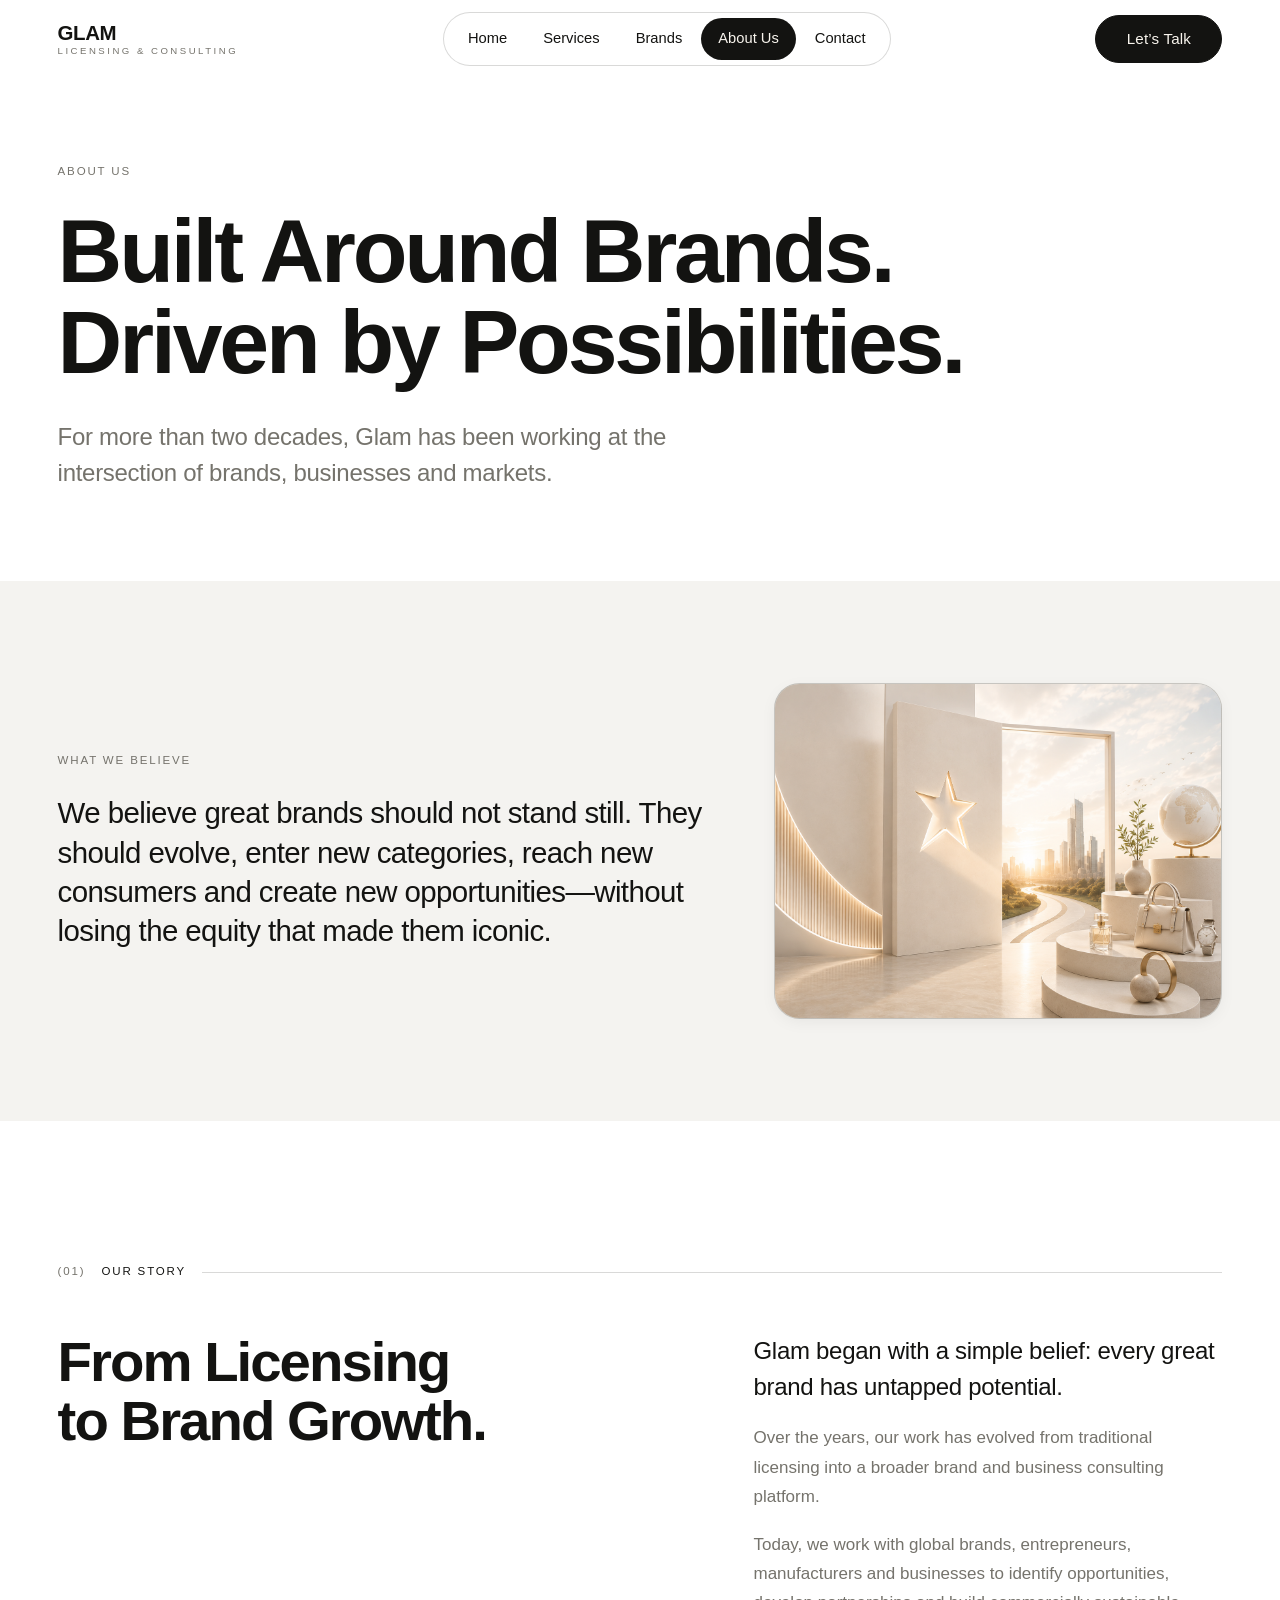
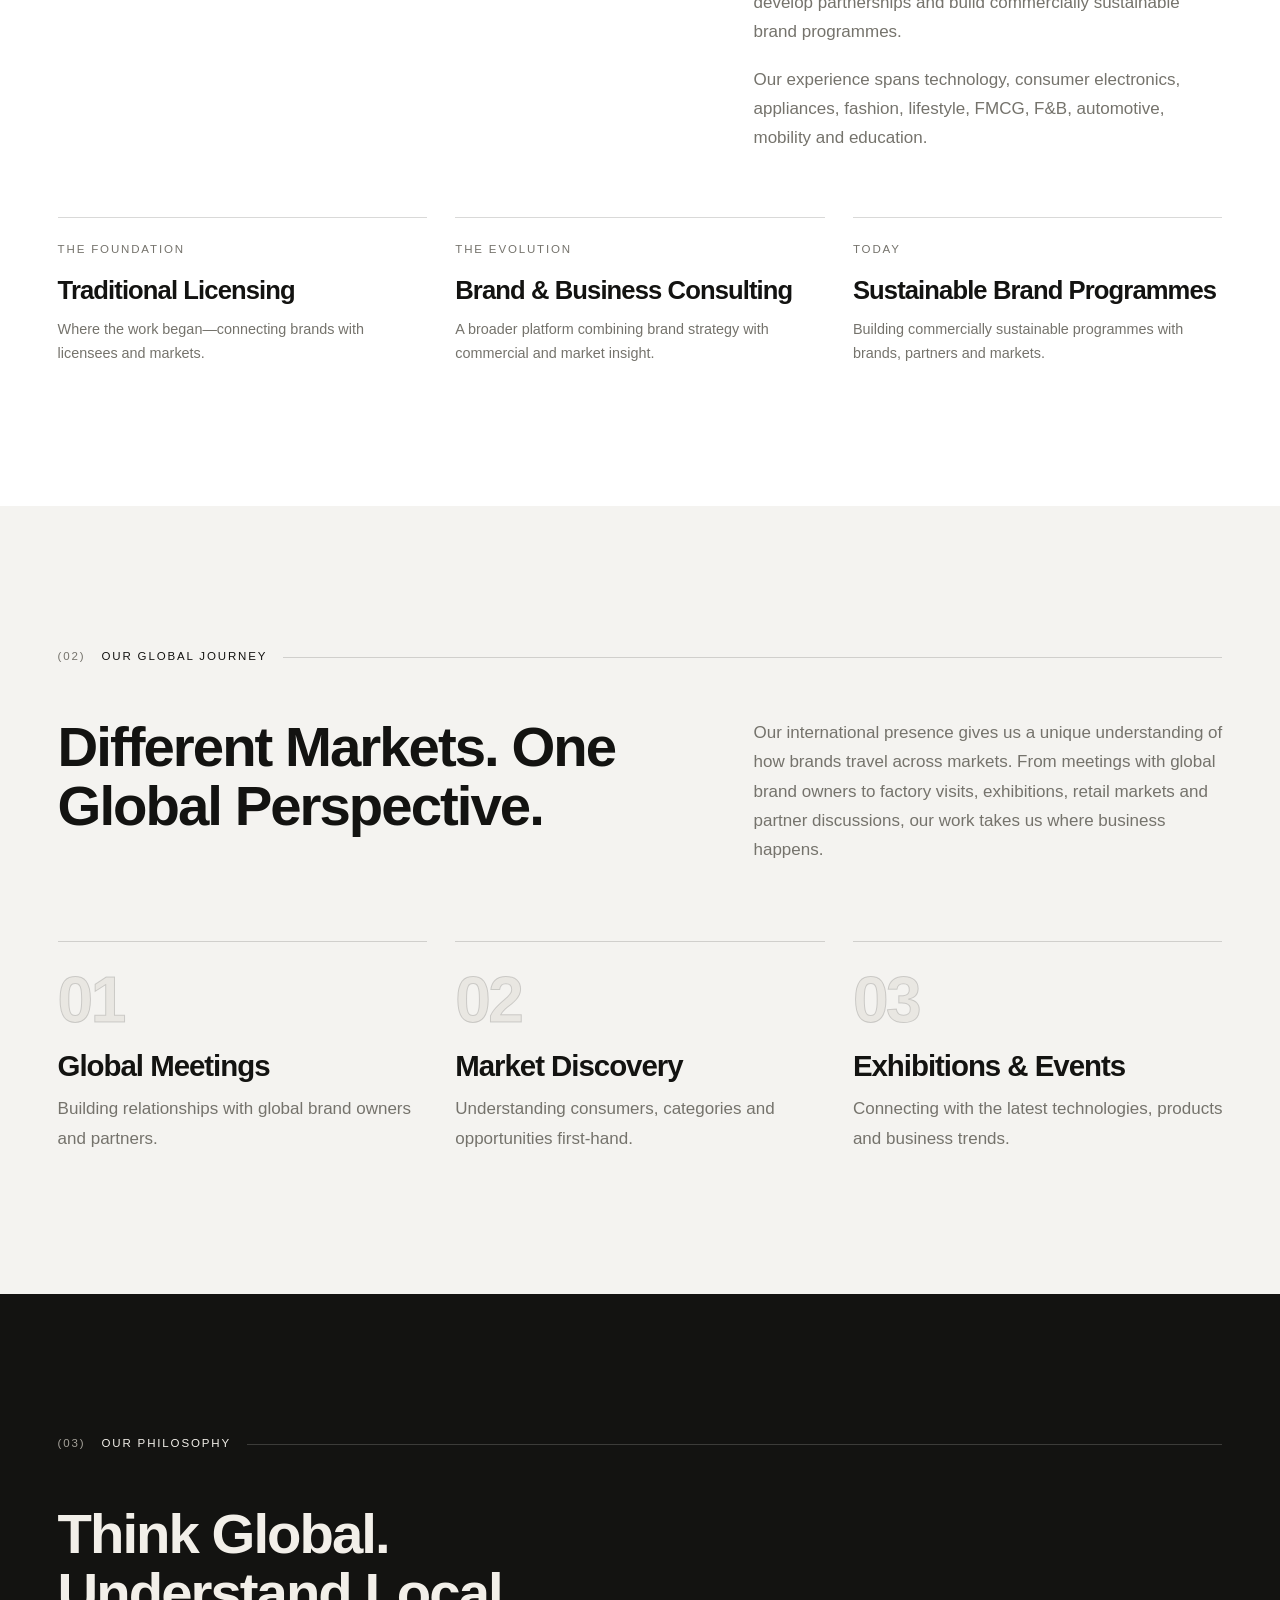
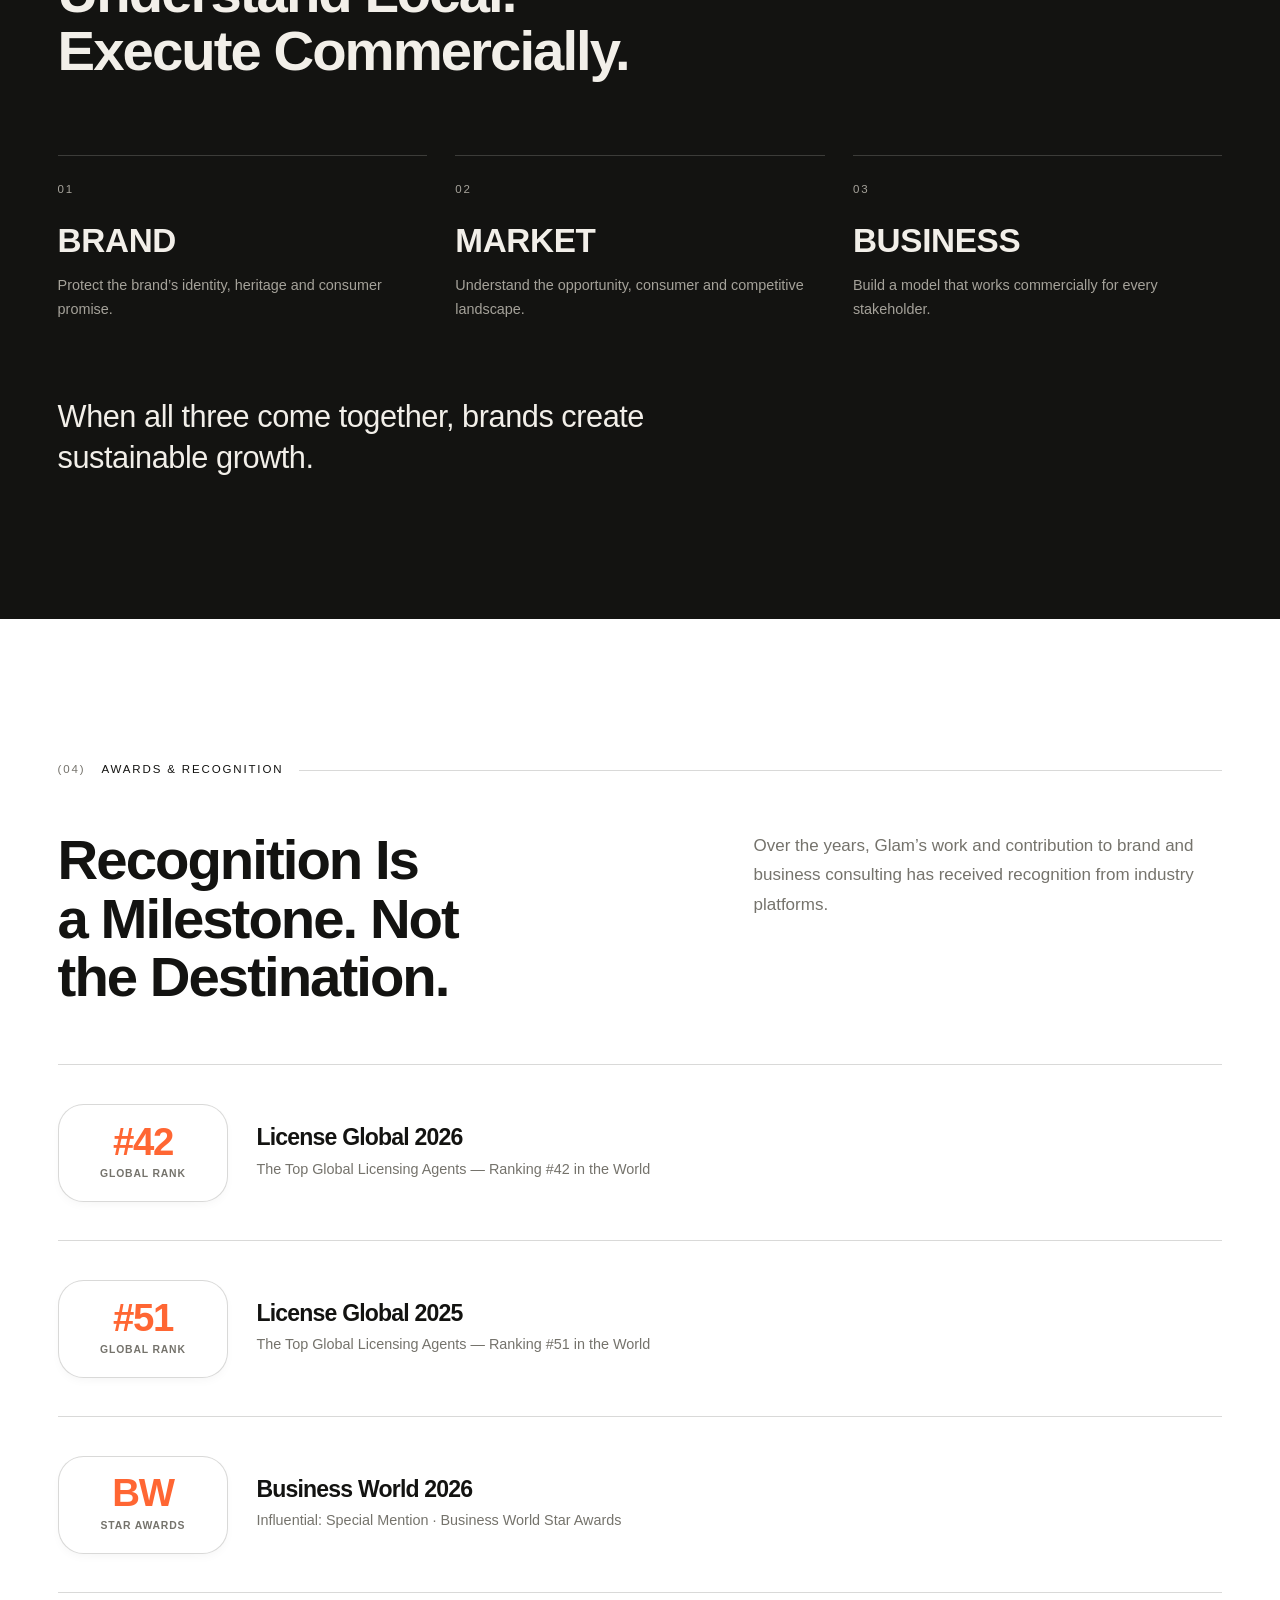
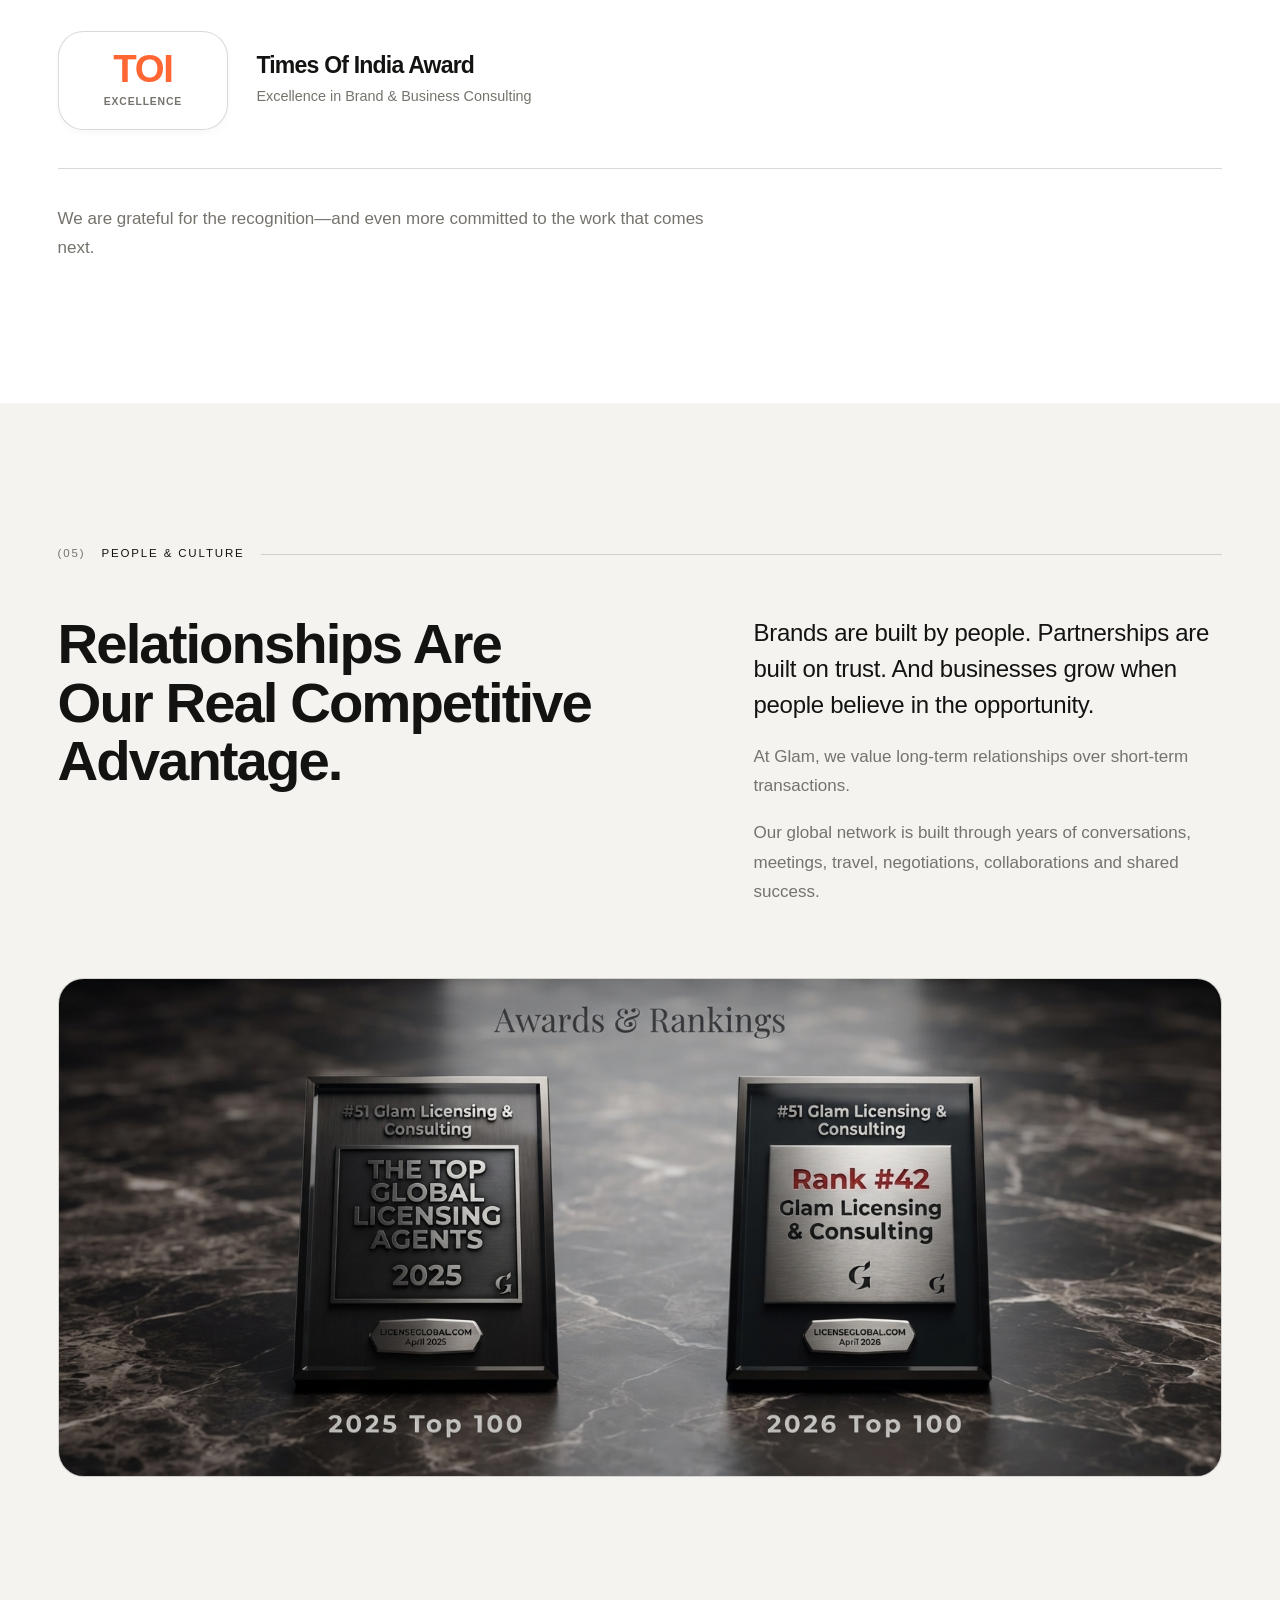
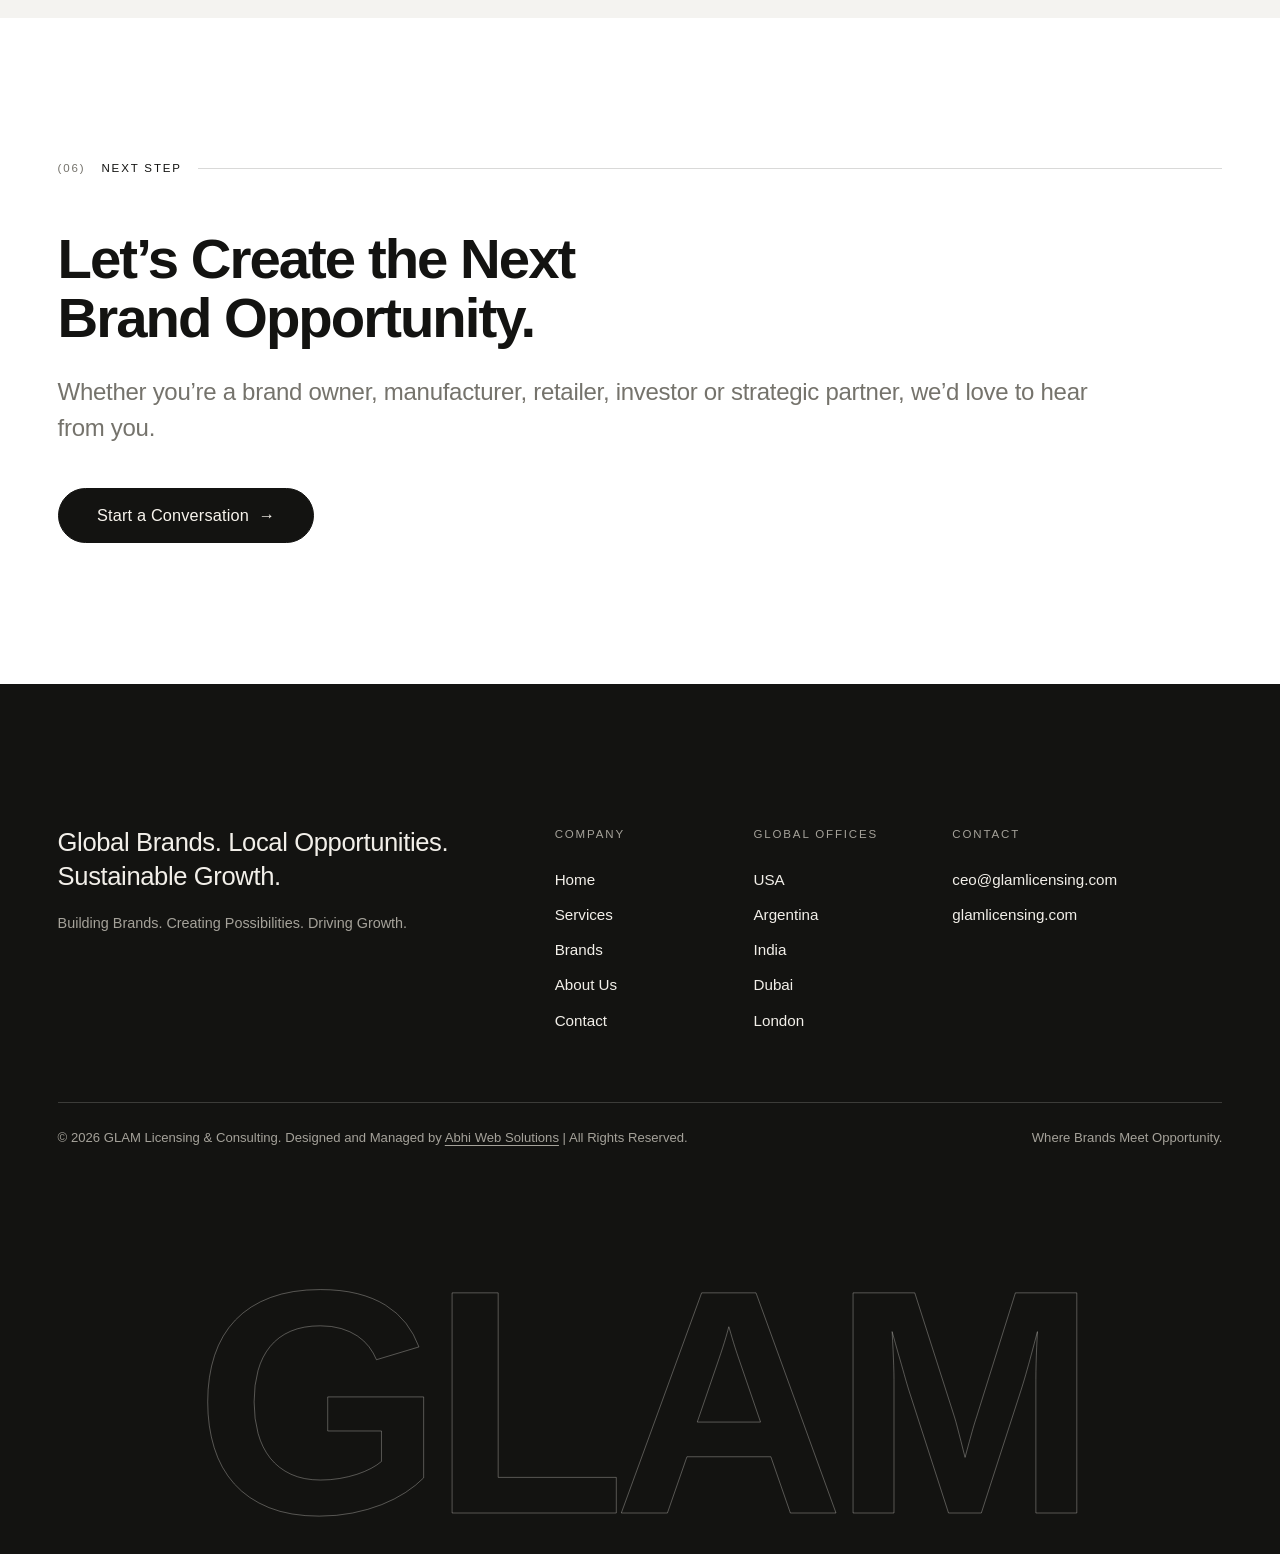
==== commit 9f078f03: "Update contact email to ceo@glamlicensing.com across the website" ====
--- a/about.html
+++ b/about.html
@@ -48,7 +48,7 @@
     </ul>
     <div class="mobile-nav-foot">
       <p><span class="label">Global Offices</span><br>USA &middot; Argentina &middot; India &middot; Dubai &middot; London</p>
-      <p><a href="mailto:hello@glamlicensing.com">hello@glamlicensing.com</a></p>
+      <p><a href="mailto:ceo@glamlicensing.com">ceo@glamlicensing.com</a></p>
     </div>
   </nav>
 
@@ -318,7 +318,7 @@
         <div class="footer-col">
           <span class="label">Contact</span>
           <ul>
-            <li><a href="mailto:hello@glamlicensing.com">hello@glamlicensing.com</a></li>
+            <li><a href="mailto:ceo@glamlicensing.com">ceo@glamlicensing.com</a></li>
             <li><a href="https://www.glamlicensing.com">glamlicensing.com</a></li>
           </ul>
         </div>
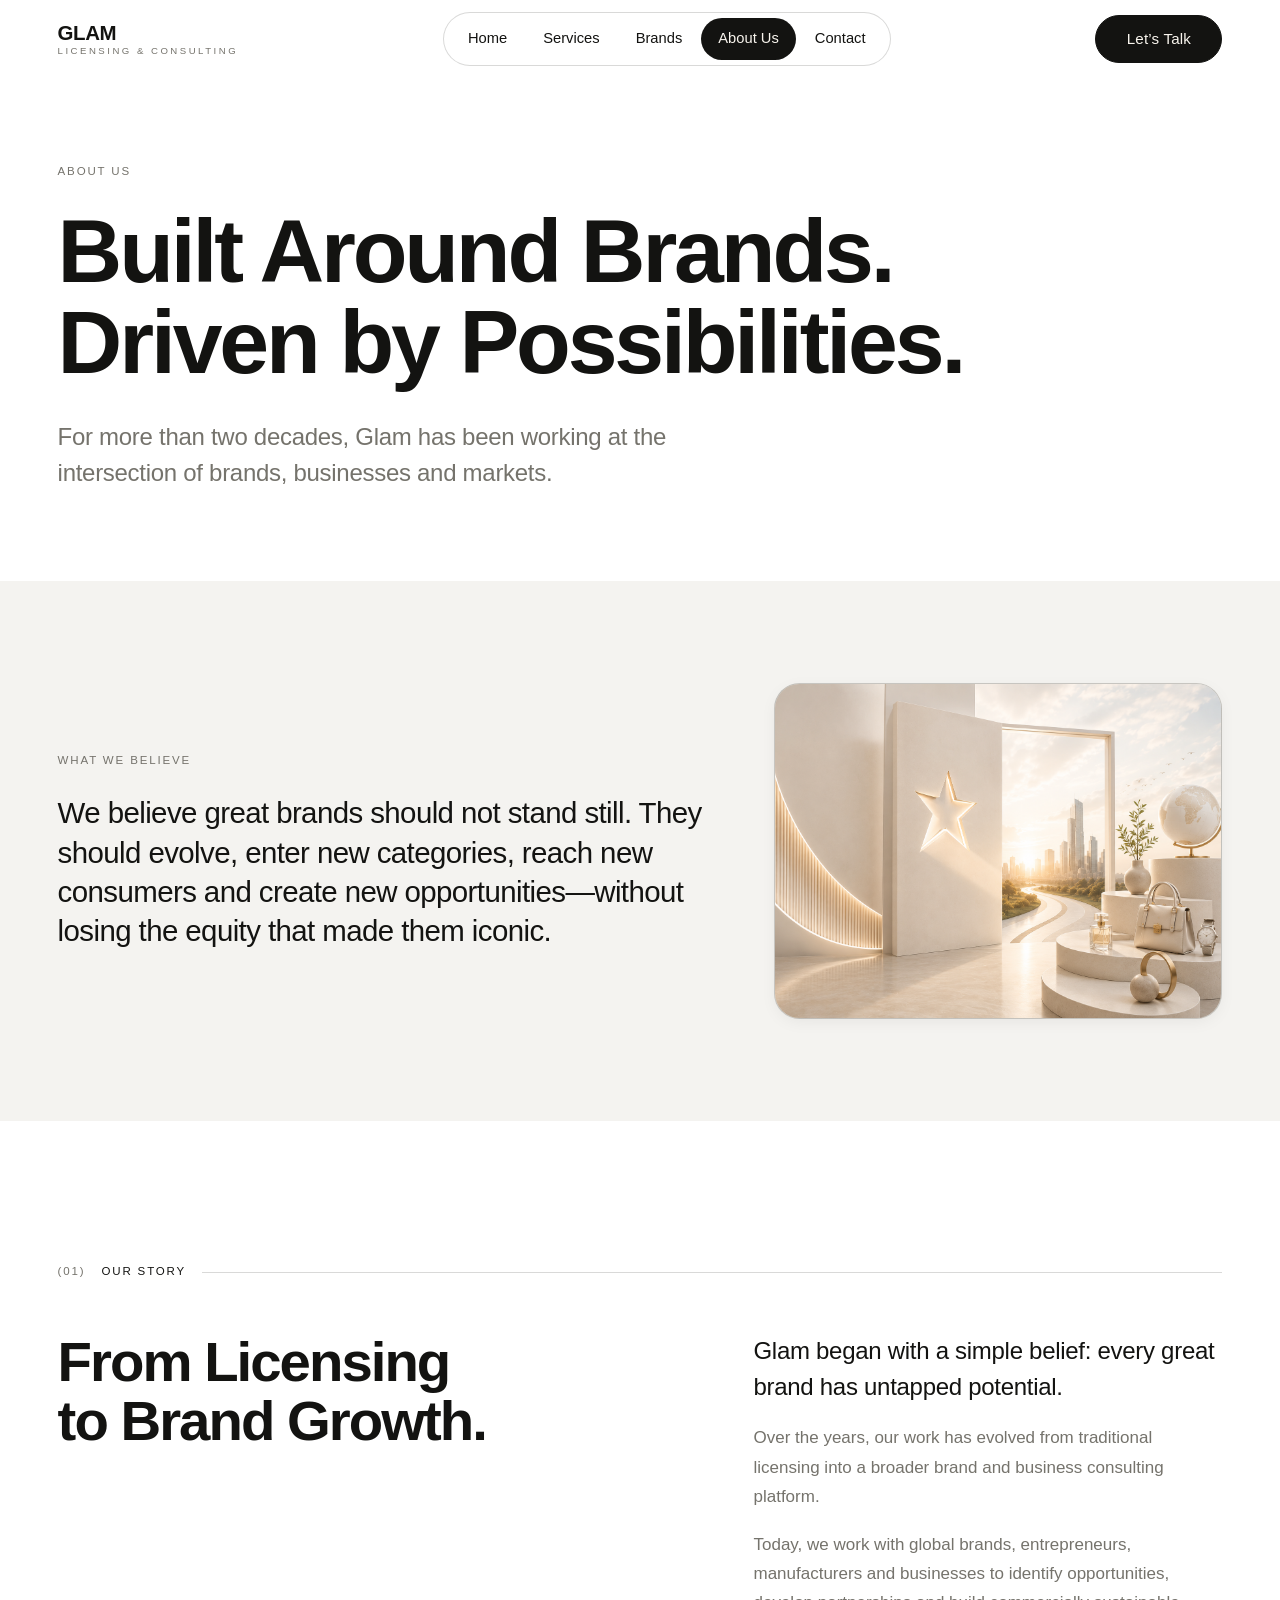
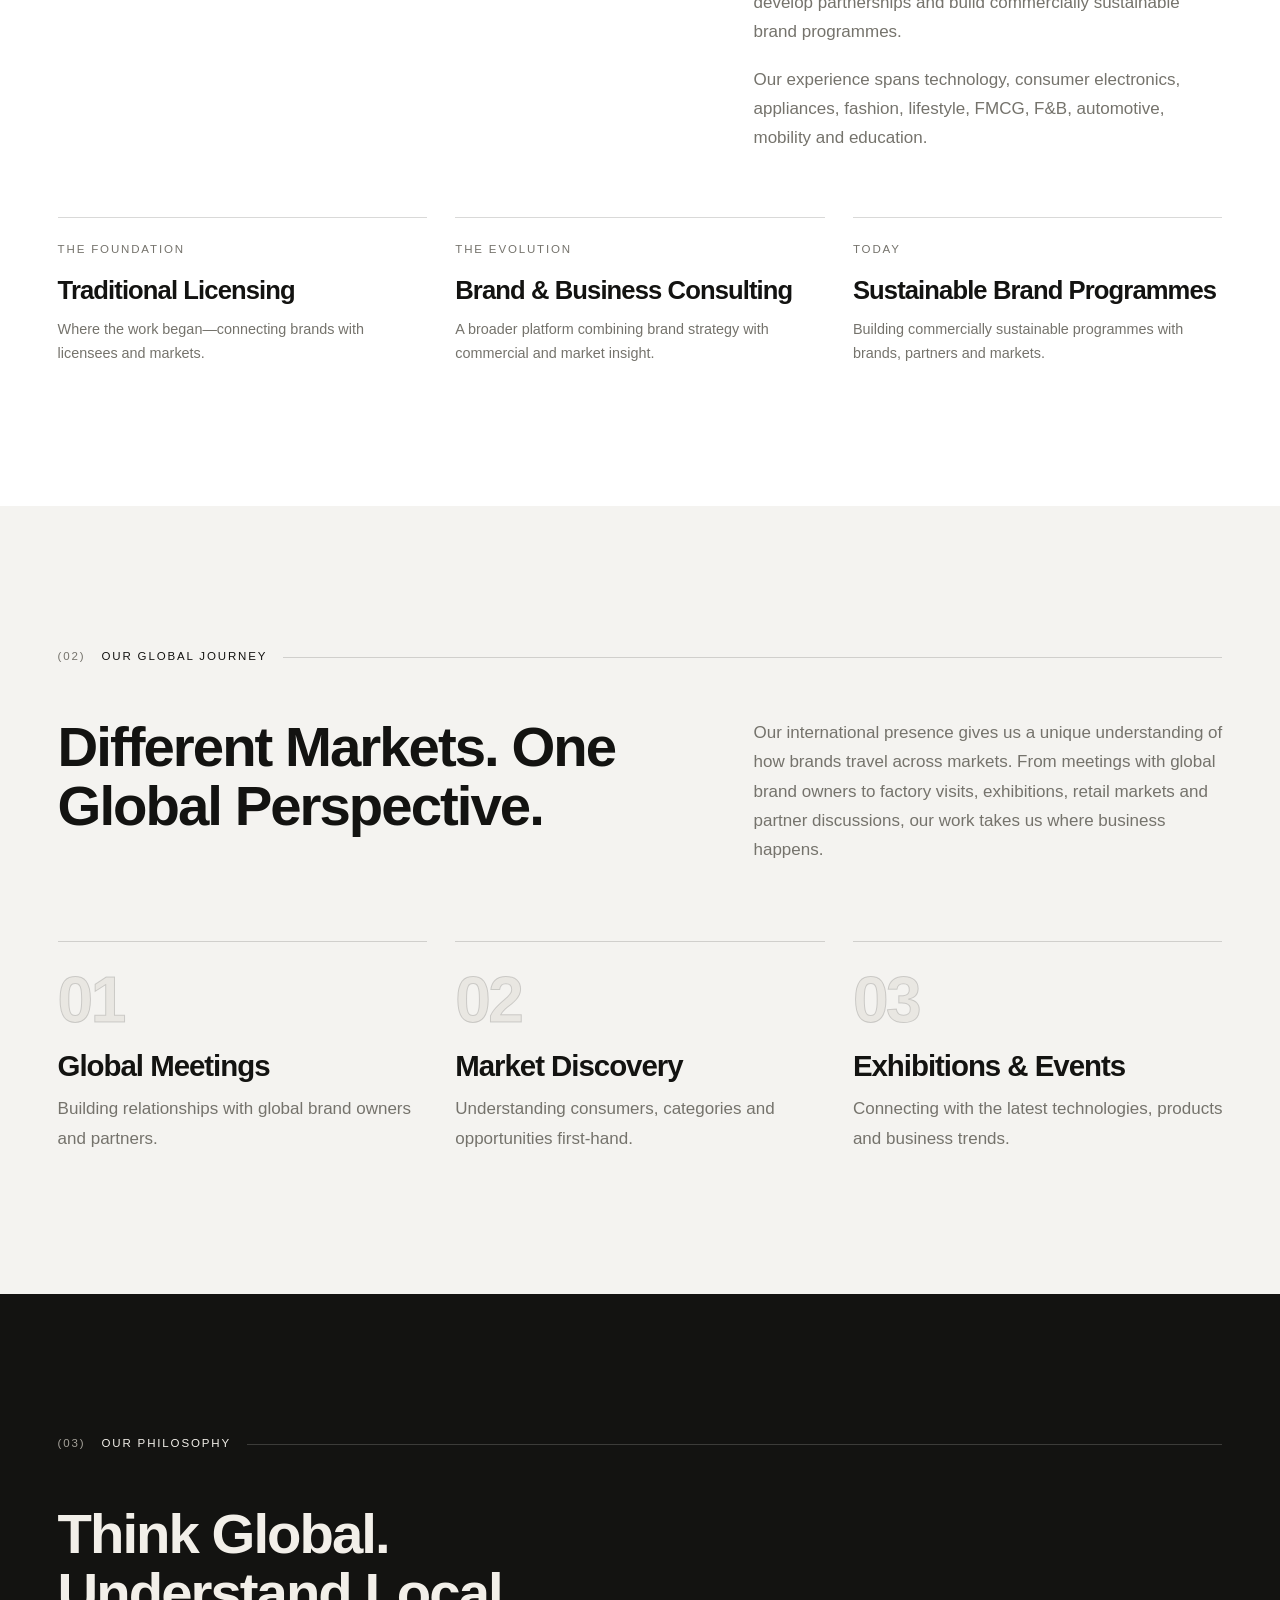
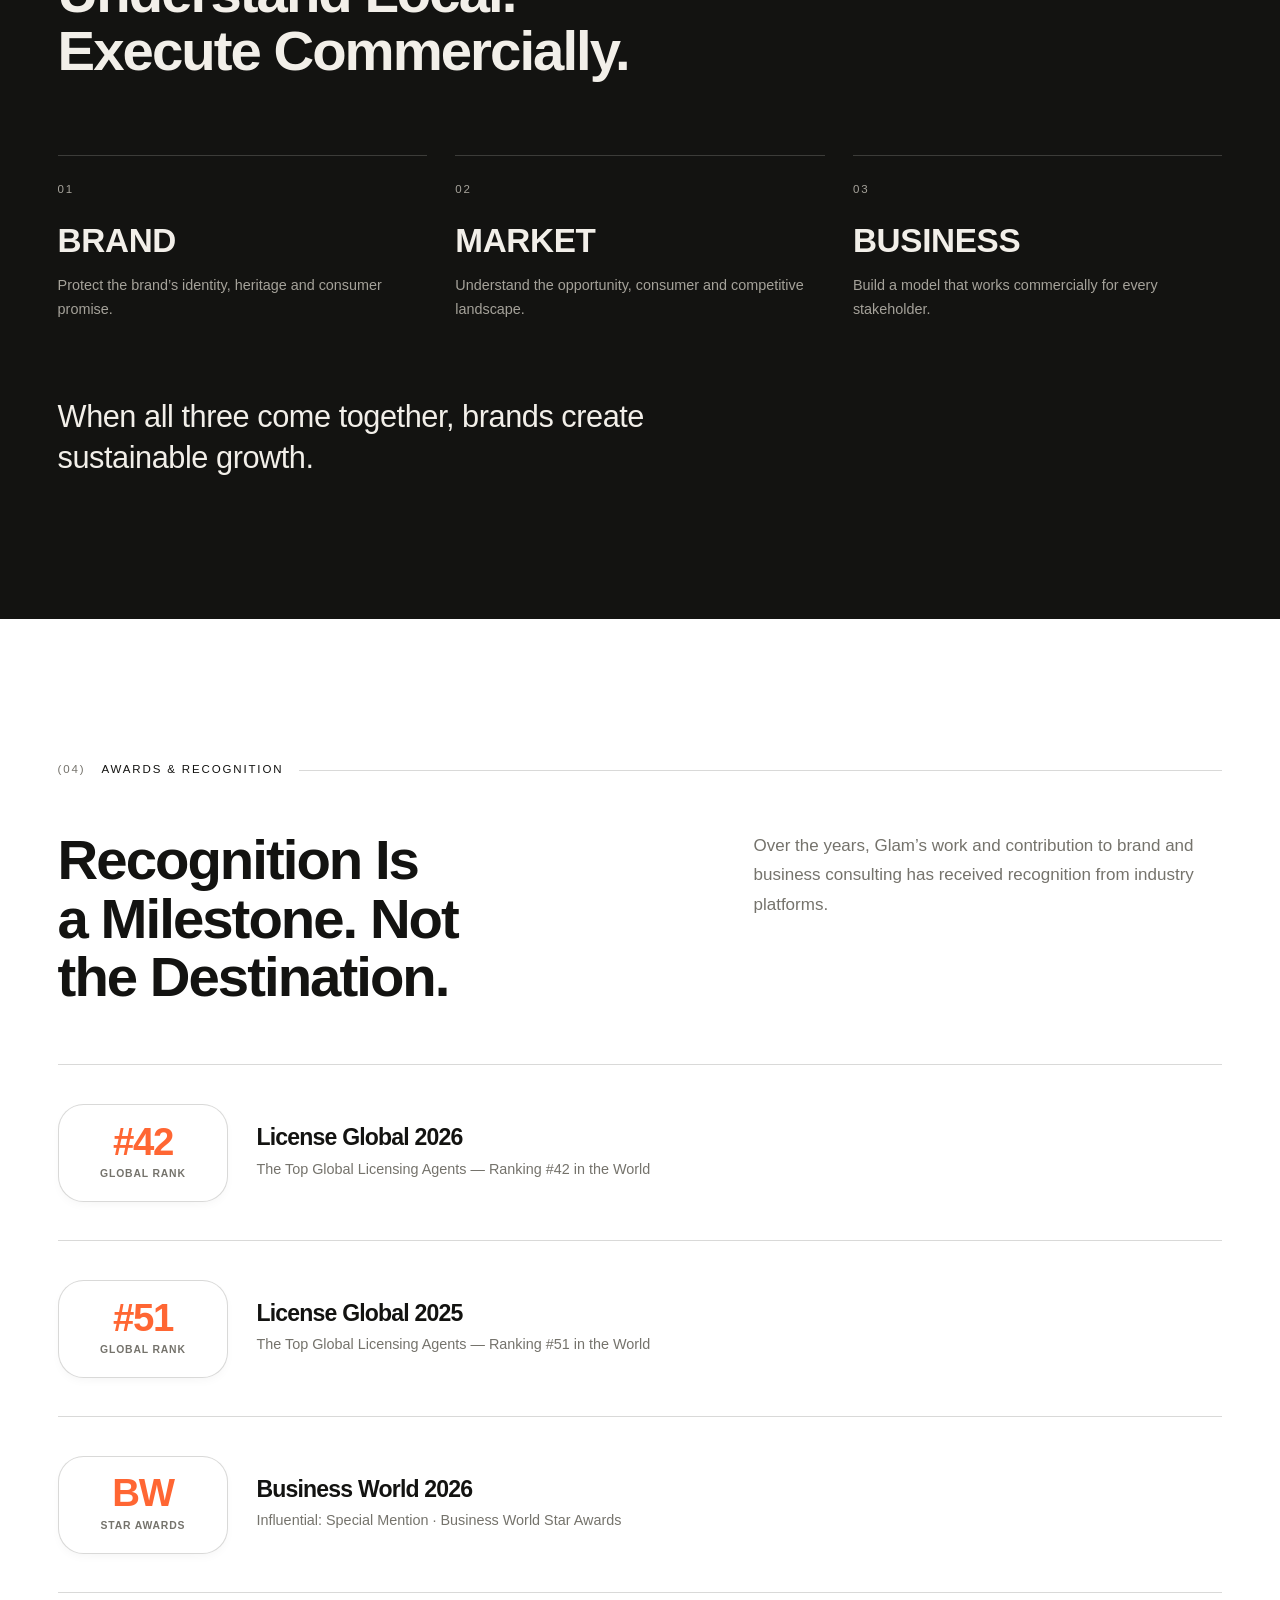
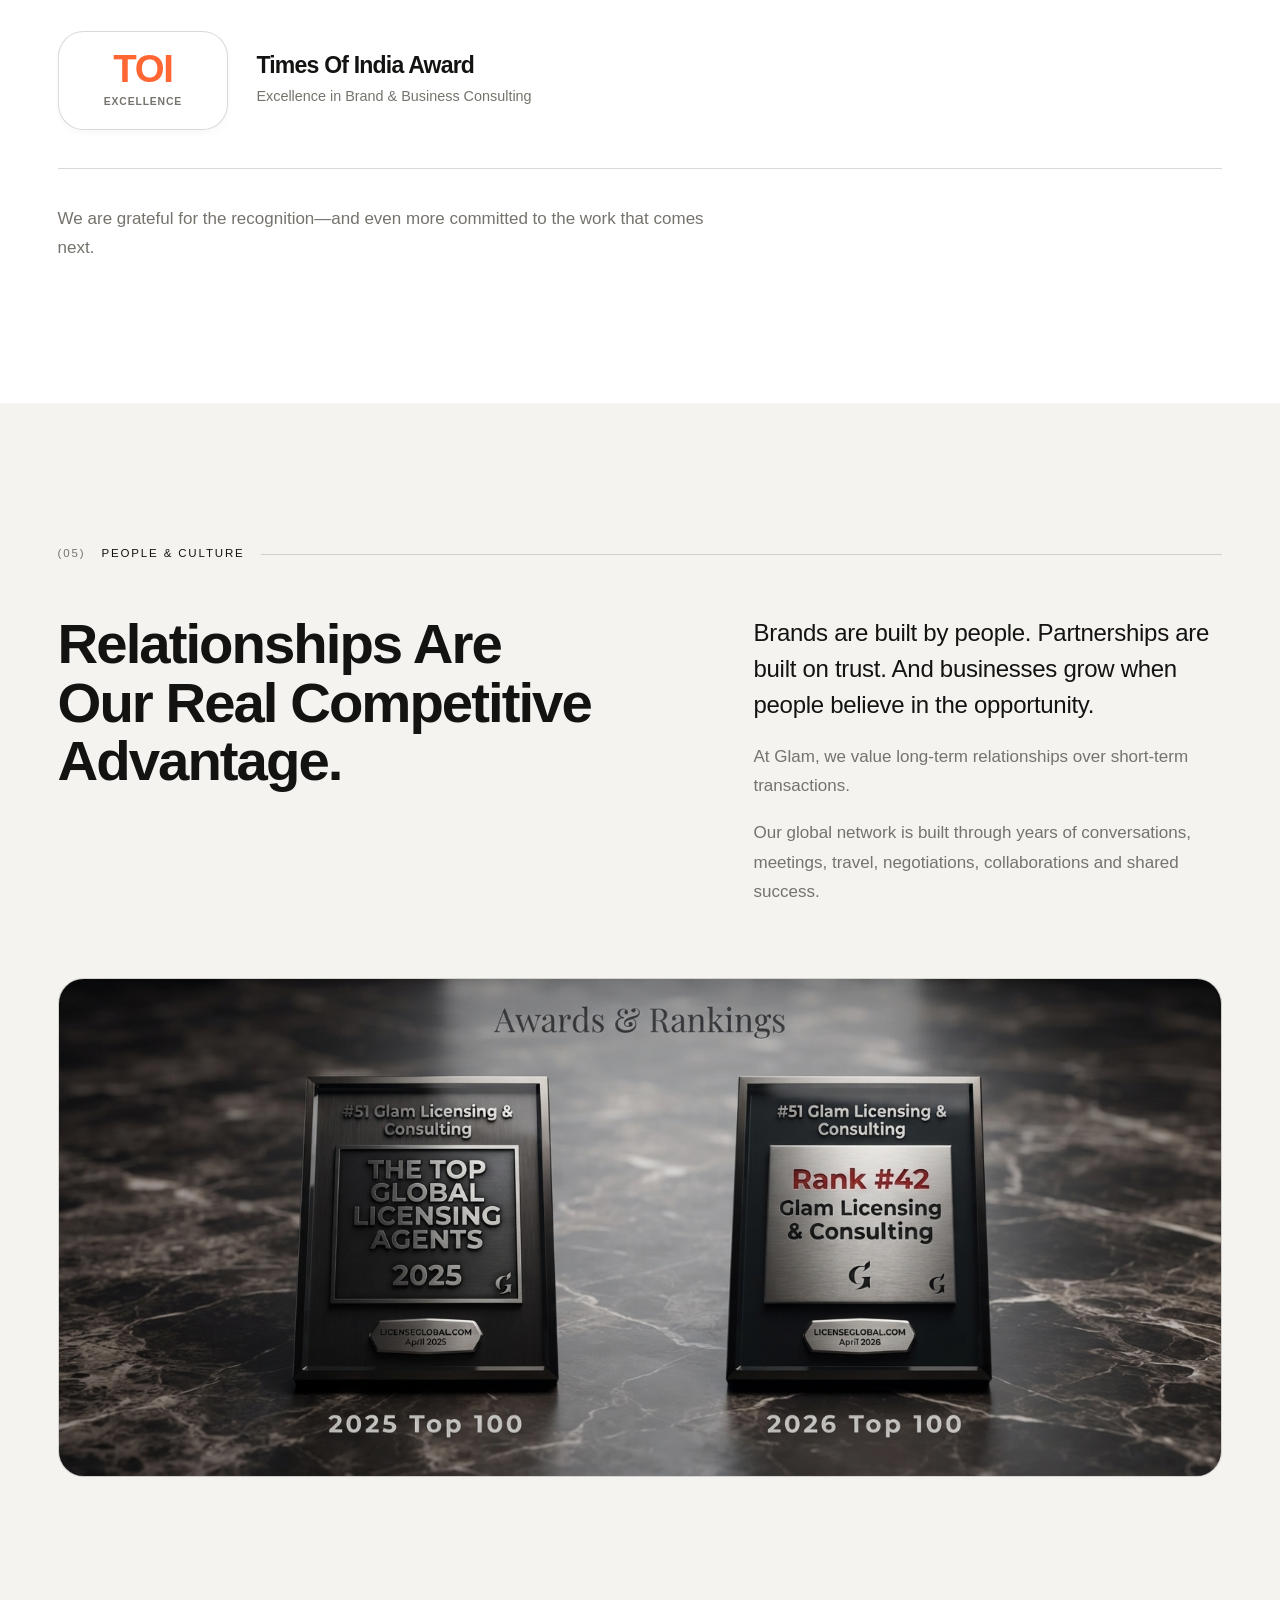
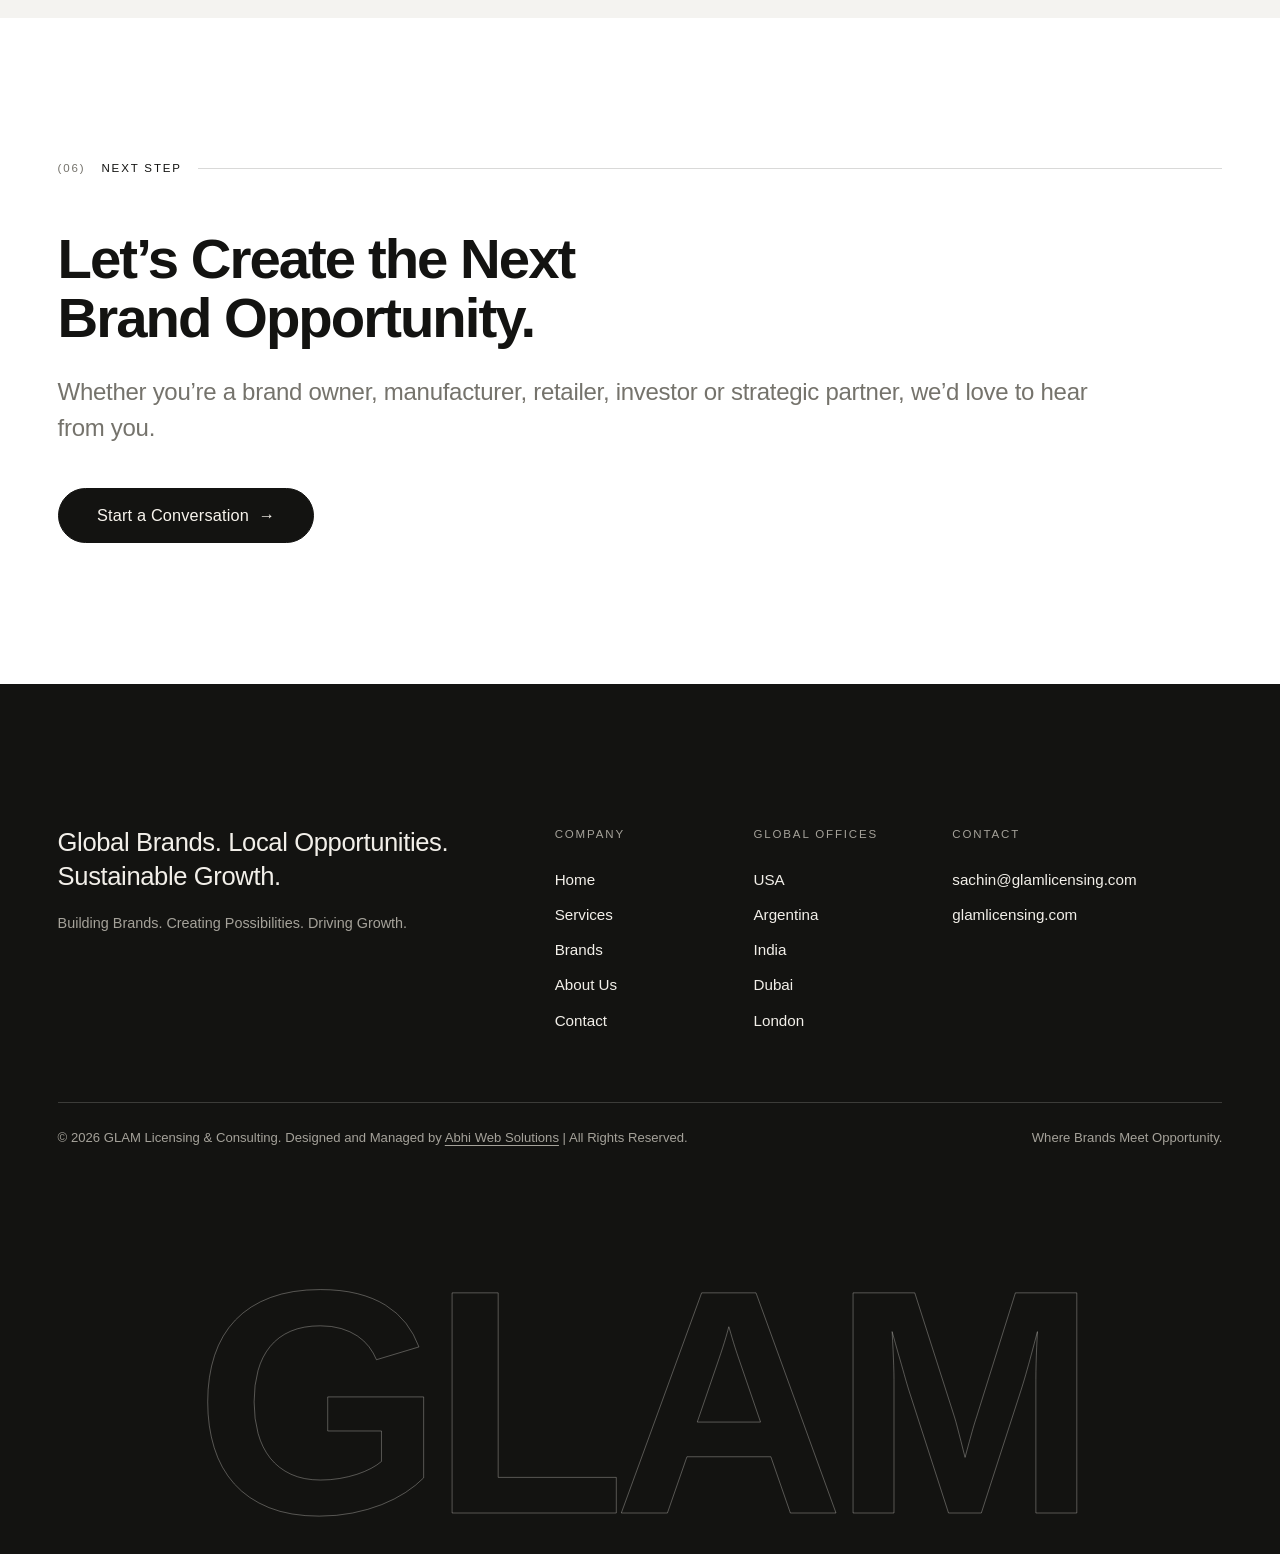
==== commit eab82273: "Update contact email from ceo@ to sachin@glamlicensing.com across the website" ====
--- a/about.html
+++ b/about.html
@@ -48,7 +48,7 @@
     </ul>
     <div class="mobile-nav-foot">
       <p><span class="label">Global Offices</span><br>USA &middot; Argentina &middot; India &middot; Dubai &middot; London</p>
-      <p><a href="mailto:ceo@glamlicensing.com">ceo@glamlicensing.com</a></p>
+      <p><a href="mailto:sachin@glamlicensing.com">sachin@glamlicensing.com</a></p>
     </div>
   </nav>
 
@@ -318,7 +318,7 @@
         <div class="footer-col">
           <span class="label">Contact</span>
           <ul>
-            <li><a href="mailto:ceo@glamlicensing.com">ceo@glamlicensing.com</a></li>
+            <li><a href="mailto:sachin@glamlicensing.com">sachin@glamlicensing.com</a></li>
             <li><a href="https://www.glamlicensing.com">glamlicensing.com</a></li>
           </ul>
         </div>
--- a/styles.css
+++ b/styles.css
@@ -844,9 +844,48 @@
 .path-row h3{grid-column:2/7;font-size:clamp(1.3rem,2.1vw,1.8rem)}
 .path-row p{grid-column:7/13;color:var(--muted);max-width:30em}
 
-.contact-grid{display:grid;grid-template-columns:repeat(12,1fr);gap:clamp(2.5rem,5vw,4rem)}
-.contact-form{grid-column:1/8}
-.contact-aside{grid-column:9/13}
+.contact-main-grid{
+  display:grid;
+  grid-template-columns:repeat(12,1fr);
+  gap:clamp(2.5rem,5vw,4.5rem);
+  align-items:start;
+}
+.contact-profile-card{
+  grid-column:1/6;
+  display:flex;
+  flex-direction:column;
+}
+.contact-profile-card .profile-photo{
+  width:100%;
+  aspect-ratio:4/5;
+  border-radius:var(--r-img);
+  overflow:hidden;
+}
+.contact-profile-card .profile-photo img{
+  width:100%;
+  height:100%;
+  object-fit:cover;
+}
+.contact-profile-card .profile-meta{
+  margin-top:1.2rem;
+}
+.contact-profile-card .profile-name{
+  font-size:clamp(1.2rem,1.8vw,1.45rem);
+  font-weight:600;
+  letter-spacing:-.015em;
+  line-height:1.3;
+  color:var(--ink);
+}
+.contact-profile-card .profile-company{
+  font-size:var(--fs-small);
+  color:var(--muted);
+  margin-top:.35rem;
+  font-weight:500;
+}
+
+.contact-form{
+  grid-column:6/13;
+}
 
 .field{display:flex;flex-direction:column;gap:.5rem;margin-bottom:1.6rem}
 .field label{font-size:var(--fs-label);font-weight:500;letter-spacing:var(--track-label);text-transform:uppercase;color:var(--muted)}
@@ -867,11 +906,33 @@
 .field-row{display:grid;grid-template-columns:1fr 1fr;gap:0 2rem}
 .form-note{margin-top:1.2rem;font-size:var(--fs-small);color:var(--muted);min-height:1.4em}
 
-.contact-aside .block{border-top:1px solid var(--line);padding-top:1.3rem;margin-bottom:2.4rem}
-.contact-aside .block .label{display:block;margin-bottom:1rem}
-.contact-aside .offices li{font-size:1.15rem;font-weight:500;padding-block:.3rem}
-.contact-aside a{border-bottom:1px solid var(--line);transition:border-color .3s var(--ease)}
-.contact-aside a:hover{border-color:var(--ink)}
+.contact-details-strip{
+  display:grid;
+  grid-template-columns:repeat(12,1fr);
+  gap:var(--gap);
+  margin-top:clamp(3.5rem,6vw,5rem);
+  padding-top:clamp(2rem,4vw,3rem);
+  border-top:1px solid var(--line);
+}
+.contact-details-strip .detail-block{
+  grid-column:span 4;
+}
+.contact-details-strip .detail-block .label{
+  display:block;
+  margin-bottom:.8rem;
+}
+.contact-details-strip .detail-val{
+  font-size:1.05rem;
+  color:var(--ink);
+  line-height:1.6;
+}
+.contact-details-strip .detail-val a{
+  border-bottom:1px solid var(--line);
+  transition:border-color .3s var(--ease);
+}
+.contact-details-strip .detail-val a:hover{
+  border-color:var(--ink);
+}
 
 /* ---------- Footer ---------- */
 .footer{background:var(--ink);color:#f2efe9;padding-top:var(--sec);overflow:hidden}
@@ -933,9 +994,11 @@
   .svc .media{grid-column:3/10;margin-top:1.8rem}
   .journey-item .media,.journey-item:nth-child(even) .media{grid-column:1/13;order:1}
   .journey-item .body,.journey-item:nth-child(even) .body{grid-column:1/11;order:2;margin-top:1.4rem}
-  .contact-grid{grid-template-columns:1fr}
+  .contact-main-grid{grid-template-columns:1fr;gap:3rem}
+  .contact-profile-card{grid-column:auto;max-width:380px}
   .contact-form{grid-column:auto}
-  .contact-aside{grid-column:auto;margin-top:2rem;max-width:34em}
+  .contact-details-strip{grid-template-columns:1fr;gap:2.2rem}
+  .contact-details-strip .detail-block{grid-column:auto}
   .footer-brand{grid-column:1/13;margin-bottom:2.4rem}
   .footer-col:first-of-type{grid-column:1/5}
   .footer-col{grid-column:span 4}
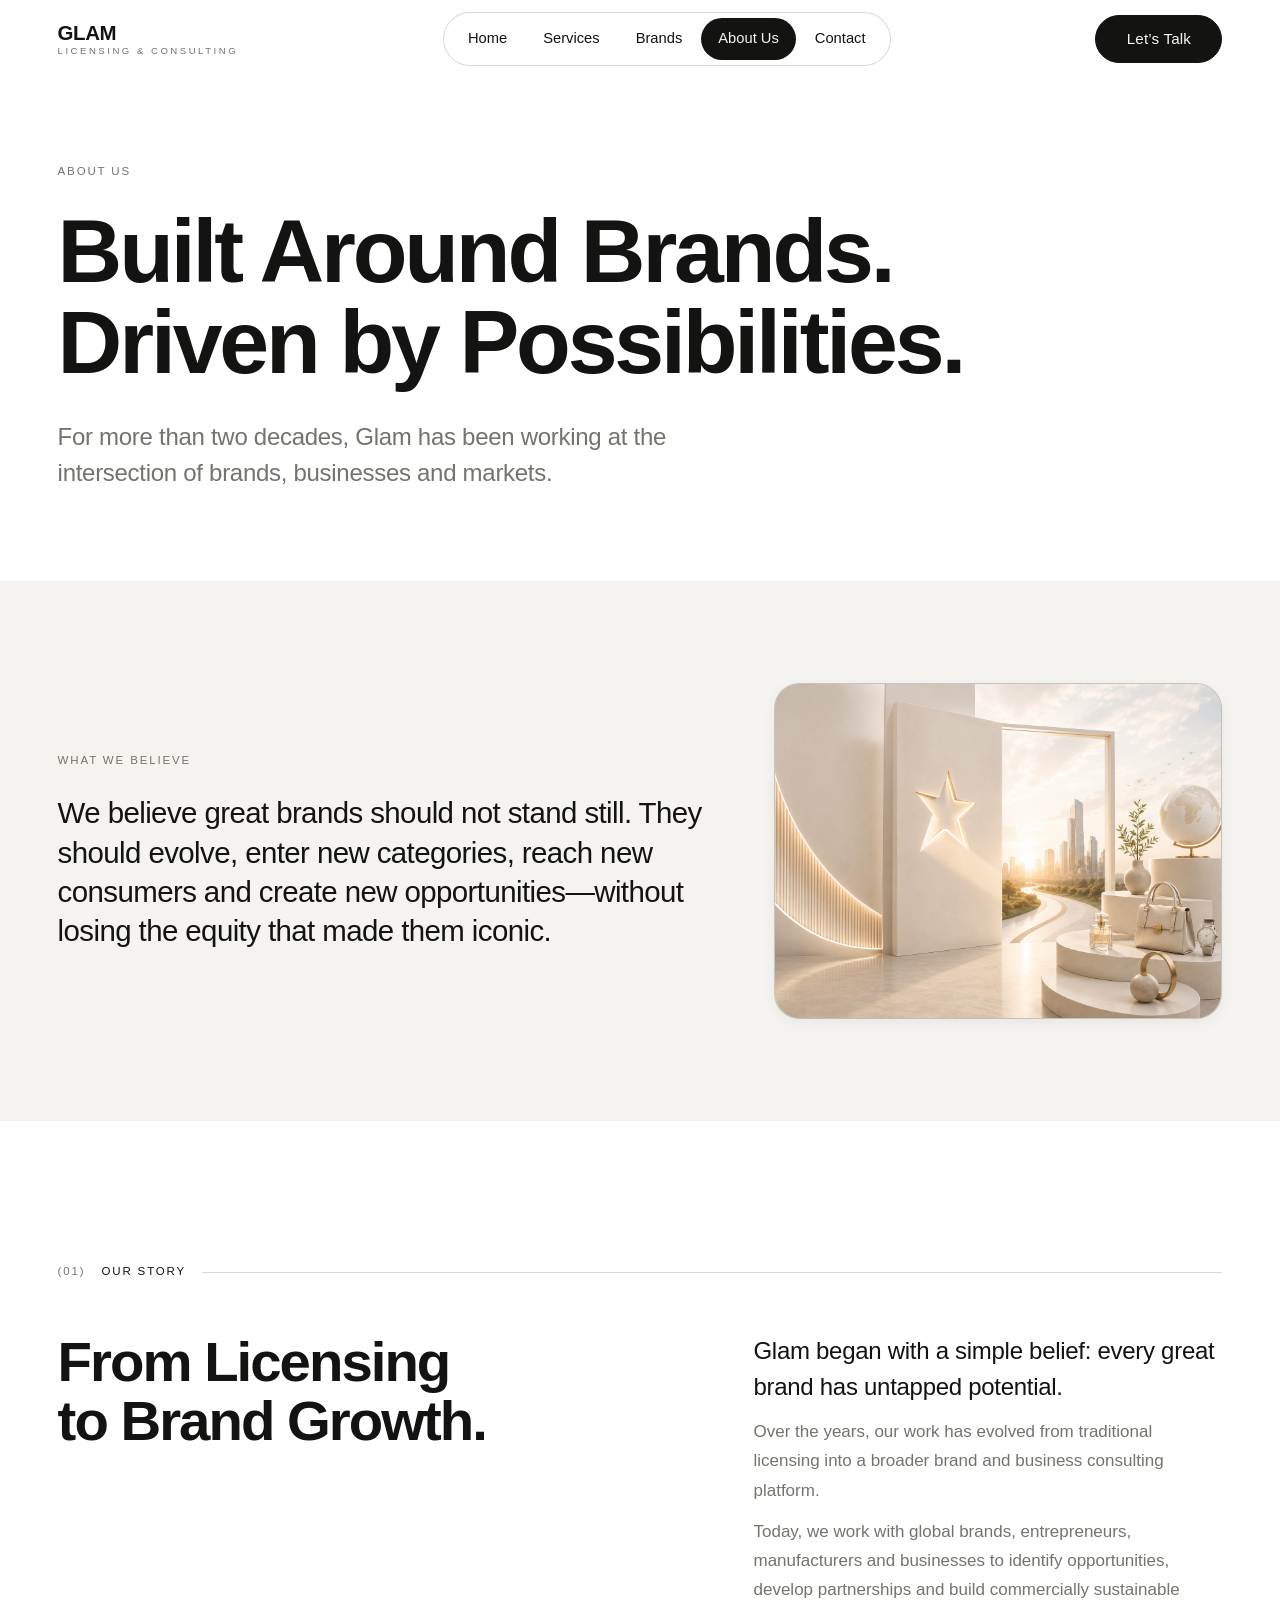
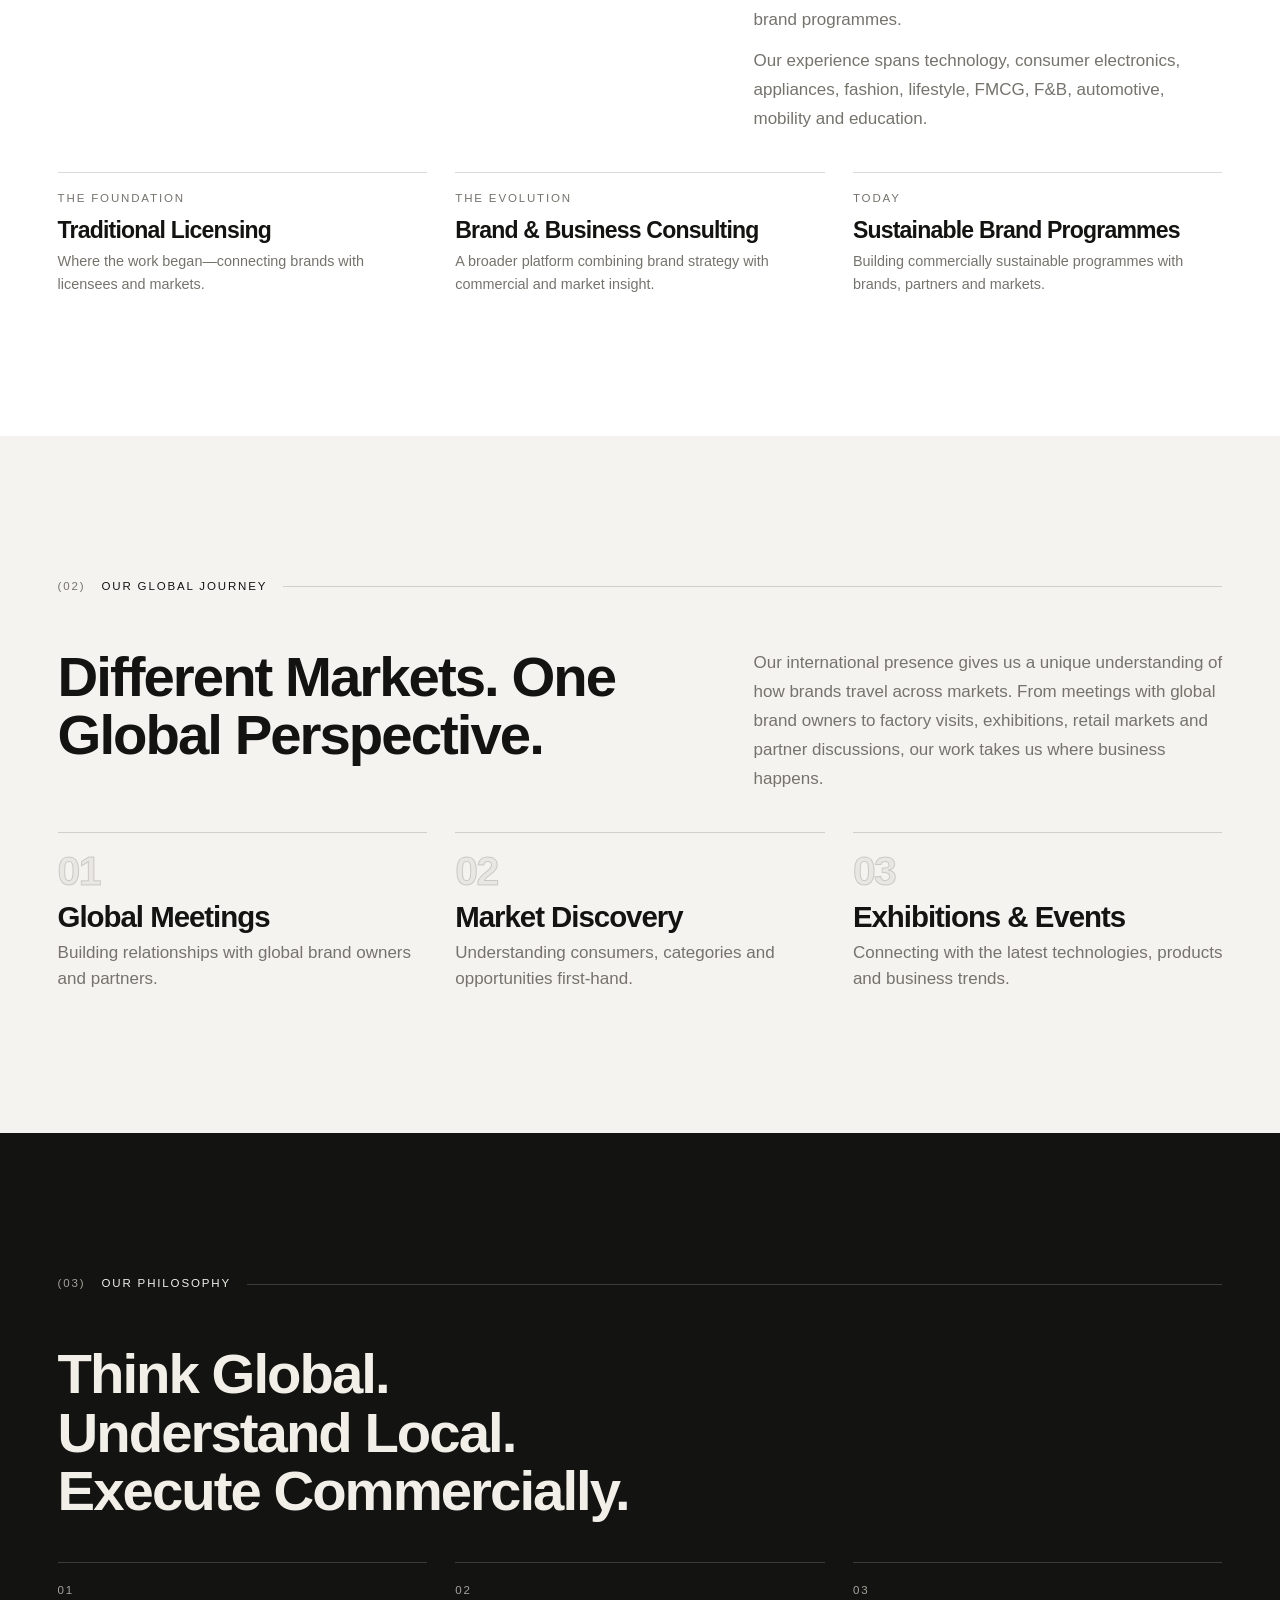
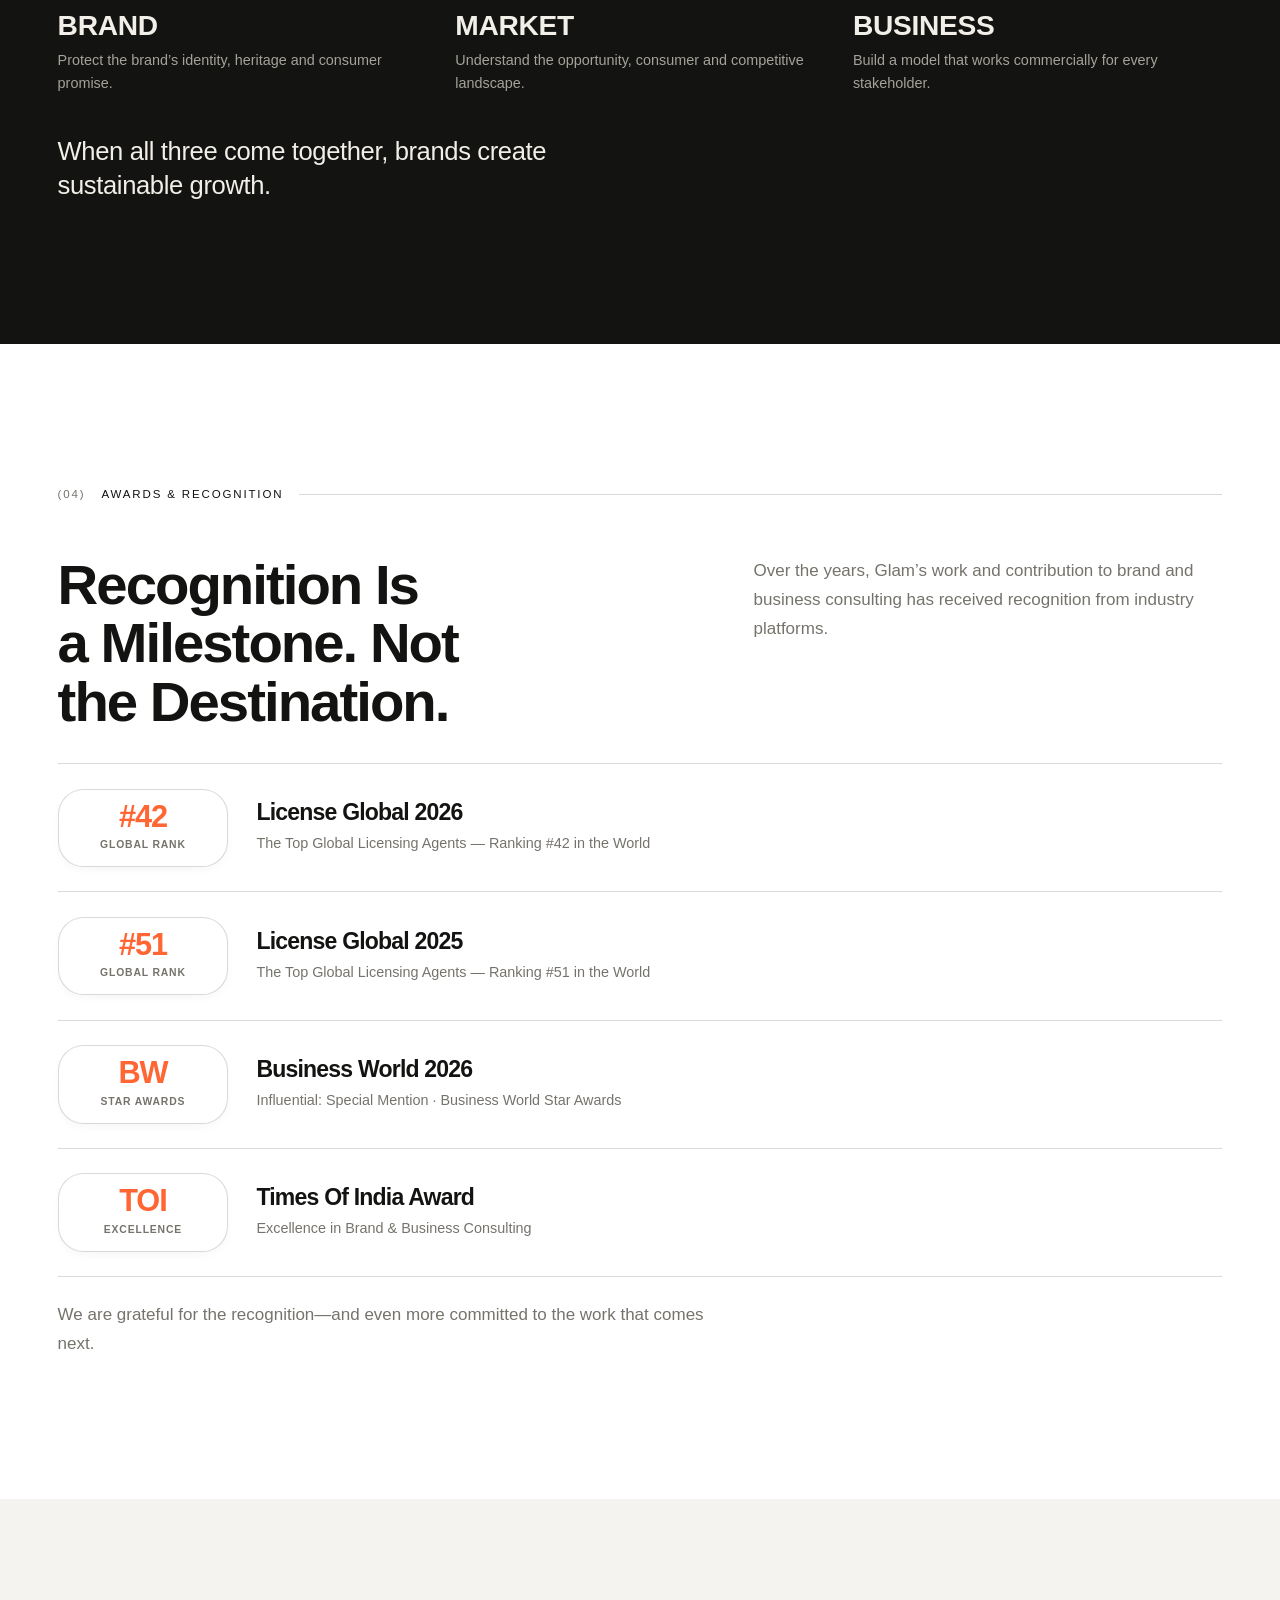
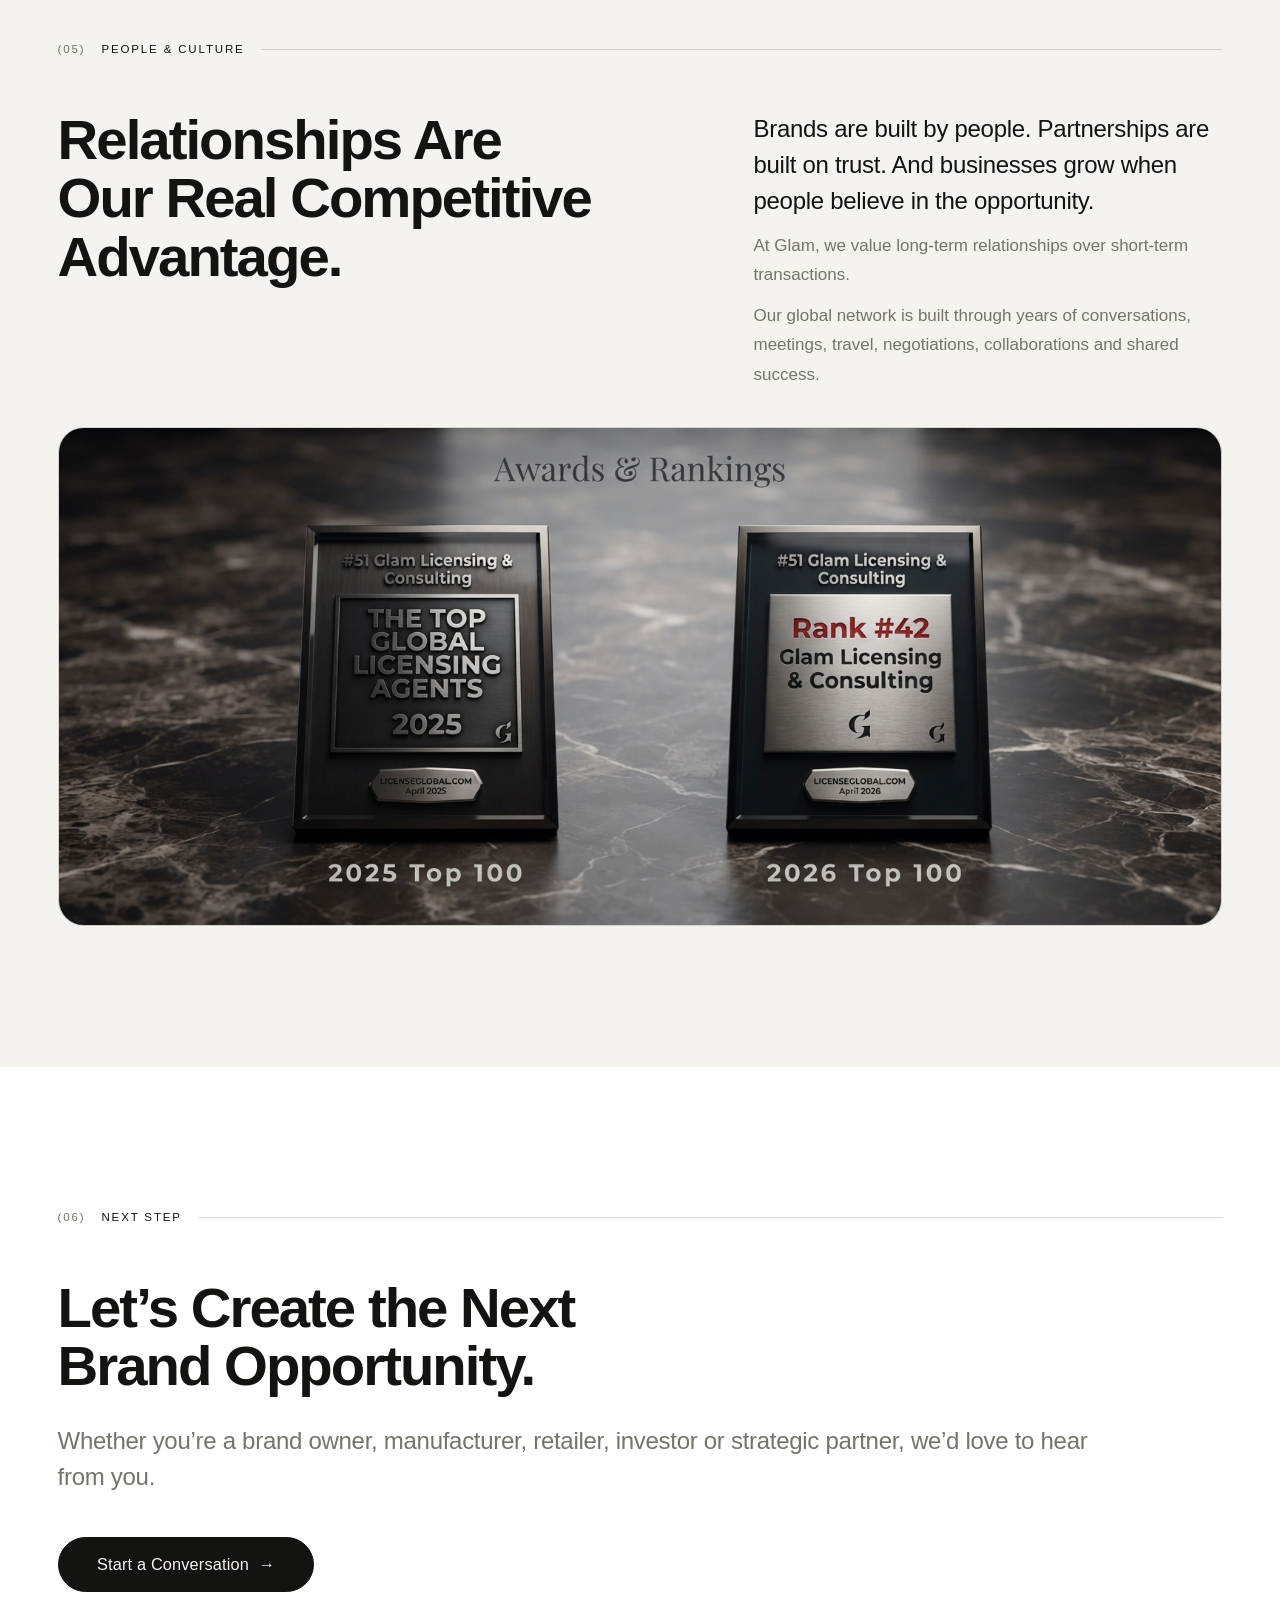
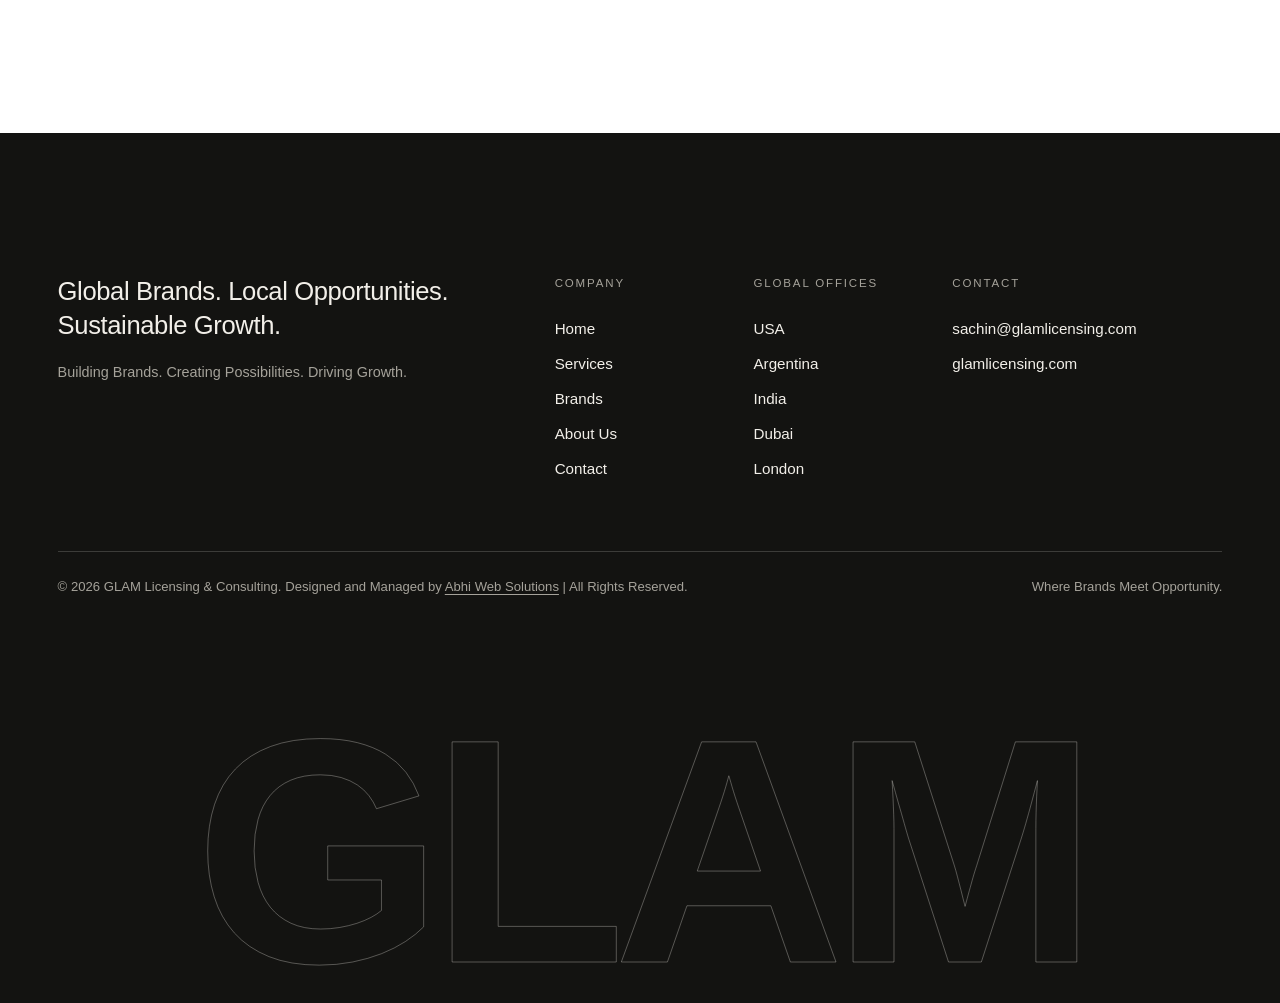
==== commit 5a9d947f: "Optimize spacing between points and sections on About Us page" ====
--- a/about.html
+++ b/about.html
@@ -120,7 +120,7 @@
     <section class="section sec-neutral" aria-labelledby="journey-title">
       <div class="container">
         <p class="eyebrow"><span class="idx">(02)</span> Our Global Journey</p>
-        <div class="split" style="margin-bottom:clamp(3rem,6vw,5rem)">
+        <div class="split" style="margin-bottom:clamp(1.6rem,3.2vw,2.4rem)">
           <div class="col-a"><h2 id="journey-title" data-reveal>Different Markets. One Global Perspective.</h2></div>
           <div class="col-b" data-reveal data-delay="1">
             <p class="muted">Our international presence gives us a unique understanding of how brands travel across markets. From meetings with global brand owners to factory visits, exhibitions, retail markets and partner discussions, our work takes us where business happens.</p>
@@ -206,7 +206,7 @@
     <section class="section" id="awards" aria-labelledby="rec-title">
       <div class="container">
         <p class="eyebrow"><span class="idx">(04)</span> Awards &amp; Recognition</p>
-        <div class="split" style="margin-bottom:clamp(2.4rem,4.5vw,3.6rem)">
+        <div class="split" style="margin-bottom:clamp(1.4rem,2.6vw,2rem)">
           <div class="col-a"><h2 id="rec-title" data-reveal>Recognition Is a Milestone. Not the Destination.</h2></div>
           <div class="col-b" data-reveal data-delay="1">
             <p class="muted">Over the years, Glam&rsquo;s work and contribution to brand and business consulting has received recognition from industry platforms.</p>
@@ -254,7 +254,7 @@
             </div>
           </div>
         </div>
-        <p class="muted" style="margin-top:2.2rem;max-width:40em" data-reveal>We are grateful for the recognition&mdash;and even more committed to the work that comes next.</p>
+        <p class="muted" style="margin-top:1.4rem;max-width:40em" data-reveal>We are grateful for the recognition&mdash;and even more committed to the work that comes next.</p>
       </div>
     </section>
 
@@ -270,7 +270,7 @@
             <p class="muted">Our global network is built through years of conversations, meetings, travel, negotiations, collaborations and shared success.</p>
           </div>
         </div>
-        <figure class="ph r-219" role="img" aria-label="GLAM Team and Network" style="margin-top:clamp(3rem,6vw,4.5rem)" data-reveal>
+        <figure class="ph r-219" role="img" aria-label="GLAM Team and Network" style="margin-top:clamp(1.6rem,3.2vw,2.4rem)" data-reveal>
           <img src="images/team-culture.jpg" alt="GLAM Global Team & Network">
         </figure>
       </div>
--- a/styles.css
+++ b/styles.css
@@ -302,7 +302,7 @@
 .split{display:grid;grid-template-columns:repeat(12,1fr);gap:var(--gap)}
 .split .col-a{grid-column:1/7}
 .split .col-b{grid-column:8/13}
-.split .col-b p+p{margin-top:1.15rem}
+.split .col-b p+p{margin-top:.75rem}
 
 .statement{font-size:clamp(1.55rem,2.9vw,2.5rem);font-weight:500;letter-spacing:-.02em;line-height:1.28}
 .statement-link{
@@ -447,7 +447,7 @@
 .awards-list{border-top:1px solid var(--line)}
 .award-row{
   display:grid;grid-template-columns:repeat(12,1fr);gap:var(--gap);
-  align-items:center;padding-block:clamp(1.6rem,3vw,2.4rem);
+  align-items:center;padding-block:clamp(1.1rem,1.9vw,1.55rem);
   border-bottom:1px solid var(--line);
 }
 .sec-dark .awards-list,.sec-dark .award-row{border-color:var(--line-dark)}
@@ -457,16 +457,16 @@
   flex-direction: column;
   align-items: center;
   justify-content: center;
-  padding: clamp(12px, 1.4vw, 18px) clamp(12px, 1.6vw, 18px);
+  padding: clamp(8px, 1vw, 12px) clamp(10px, 1.2vw, 15px);
   border-radius: var(--r-img);
   background: var(--paper);
   border: 1px solid var(--line);
   box-shadow: 0 4px 12px -4px rgba(19, 19, 17, 0.06);
-  min-width: clamp(84px, 9vw, 120px);
+  min-width: clamp(76px, 8vw, 105px);
   text-align: center;
 }
 .award-row .award-badge-num {
-  font-size: clamp(1.6rem, 3vw, 2.4rem);
+  font-size: clamp(1.4rem, 2.4vw, 2rem);
   font-weight: 700;
   letter-spacing: -.035em;
   line-height: 1;
@@ -617,6 +617,7 @@
   -ms-overflow-style: none;
   touch-action: pan-y;
   cursor: grab;
+  scroll-behavior: auto !important;
   mask-image: linear-gradient(to right, transparent 0%, black 3%, black 97%, transparent 100%);
   -webkit-mask-image: linear-gradient(to right, transparent 0%, black 3%, black 97%, transparent 100%);
 }
@@ -632,23 +633,35 @@
 
 .brand-scroller-track {
   display: flex;
+  flex-direction: row;
+  flex-wrap: nowrap;
+  align-items: center;
   width: max-content;
   gap: clamp(14px, 1.6vw, 20px);
 }
 
 .brand-scroller-group {
   display: flex;
+  flex-direction: row;
+  flex-wrap: nowrap;
+  align-items: center;
   gap: clamp(14px, 1.6vw, 20px);
   flex-shrink: 0;
+  width: max-content;
 }
 
 .brand-slot {
-  flex: 0 0 clamp(200px, 24vw, 340px);
+  flex: 0 0 auto;
+  width: clamp(200px, 24vw, 340px);
+  min-width: 180px;
+  max-width: 340px;
   height: clamp(120px, 13vw, 170px);
   padding: clamp(16px, 2vw, 26px) clamp(24px, 3.2vw, 40px);
-  scroll-snap-align: start;
   position: relative;
   overflow: hidden;
+  box-sizing: border-box;
+  flex-shrink: 0;
+  flex-grow: 0;
   border-radius: var(--r-img);
   border: 1px dashed var(--line);
   background: var(--paper);
@@ -780,26 +793,26 @@
 .sec-dark .prog p{color:var(--muted-dark)}
 
 /* ---------- About page ---------- */
-.story-steps{display:grid;grid-template-columns:repeat(12,1fr);gap:var(--gap);margin-top:clamp(2.6rem,5vw,4rem)}
-.story-step{grid-column:span 4;border-top:1px solid var(--line);padding-top:1.4rem}
-.story-step .label{display:block;margin-bottom:1rem}
-.story-step h3{font-size:clamp(1.3rem,2vw,1.7rem)}
-.story-step p{margin-top:.8rem;color:var(--muted);font-size:var(--fs-small);line-height:1.65}
+.story-steps{display:grid;grid-template-columns:repeat(12,1fr);gap:var(--gap);margin-top:clamp(1.6rem,3.2vw,2.4rem)}
+.story-step{grid-column:span 4;border-top:1px solid var(--line);padding-top:1rem}
+.story-step .label{display:block;margin-bottom:0.5rem}
+.story-step h3{font-size:clamp(1.2rem,1.8vw,1.55rem)}
+.story-step p{margin-top:.45rem;color:var(--muted);font-size:var(--fs-small);line-height:1.55}
 .story-arrow{grid-column:span 4;display:none}
 
-.journey{display:flex;flex-direction:column;gap:clamp(3.4rem,7vw,6rem)}
+.journey{display:flex;flex-direction:column;gap:clamp(1.8rem,3.5vw,2.8rem)}
 .journey-item{display:grid;grid-template-columns:repeat(12,1fr);gap:var(--gap);align-items:center}
 .journey-item .media{grid-column:1/7}
 .journey-item .body{grid-column:8/13}
 .journey-item:nth-child(even) .media{grid-column:7/13;order:2}
 .journey-item:nth-child(even) .body{grid-column:1/6;order:1}
 .journey-item .n{
-  display:block;font-size:clamp(2.6rem,5vw,4rem);font-weight:600;letter-spacing:-.04em;line-height:1;
-  color:var(--mist);-webkit-text-stroke:1px var(--line);margin-bottom:1.1rem;font-variant-numeric:tabular-nums;
+  display:block;font-size:clamp(1.8rem,3.2vw,2.6rem);font-weight:600;letter-spacing:-.04em;line-height:1;
+  color:var(--mist);-webkit-text-stroke:1px var(--line);margin-bottom:.55rem;font-variant-numeric:tabular-nums;
 }
 @supports not (-webkit-text-stroke:1px black){.journey-item .n{color:var(--muted);opacity:.35}}
-.journey-item h3{margin-bottom:.7rem}
-.journey-item p{color:var(--muted);max-width:26em}
+.journey-item h3{margin-bottom:.35rem}
+.journey-item p{color:var(--muted);max-width:26em;line-height:1.55}
 
 .journey:not(:has(.media)){
   display:grid;
@@ -810,7 +823,7 @@
   grid-column:span 4;
   display:block;
   border-top:1px solid var(--line);
-  padding-top:1.6rem;
+  padding-top:1.1rem;
 }
 .journey:not(:has(.media)) .journey-item .body{
   grid-column:auto;
@@ -823,14 +836,14 @@
   }
 }
 
-.pillars{display:grid;grid-template-columns:repeat(12,1fr);gap:var(--gap);margin-top:clamp(3rem,6vw,4.6rem)}
-.pillar{grid-column:span 4;border-top:1px solid var(--line-dark);padding-top:1.5rem}
-.pillar .label{display:block;margin-bottom:1.4rem}
-.pillar h3{font-size:clamp(1.6rem,2.6vw,2.2rem);text-transform:uppercase;letter-spacing:-.01em}
-.pillar p{margin-top:.9rem;color:var(--muted-dark);font-size:var(--fs-small);line-height:1.65}
+.pillars{display:grid;grid-template-columns:repeat(12,1fr);gap:var(--gap);margin-top:clamp(1.8rem,3.4vw,2.6rem)}
+.pillar{grid-column:span 4;border-top:1px solid var(--line-dark);padding-top:1.1rem}
+.pillar .label{display:block;margin-bottom:.55rem}
+.pillar h3{font-size:clamp(1.45rem,2.2vw,1.9rem);text-transform:uppercase;letter-spacing:-.01em}
+.pillar p{margin-top:.45rem;color:var(--muted-dark);font-size:var(--fs-small);line-height:1.55}
 .pillars-close{
-  margin-top:clamp(3rem,6vw,4.6rem);
-  font-size:clamp(1.35rem,2.4vw,2rem);font-weight:500;letter-spacing:-.015em;line-height:1.35;
+  margin-top:clamp(1.8rem,3.2vw,2.5rem);
+  font-size:clamp(1.2rem,2vw,1.65rem);font-weight:500;letter-spacing:-.015em;line-height:1.35;
   max-width:24em;
 }
 
@@ -1077,8 +1090,12 @@
   .universe span{font-size:clamp(1.45rem,7vw,2rem)}
   .topbar-inner{height:70px}
   .brand-slot{
-    flex:0 0 clamp(180px, 58vw, 240px);
-    height:110px;
-    padding:14px 20px;
+    flex: 0 0 auto;
+    width: clamp(170px, 52vw, 220px);
+    min-width: 170px;
+    max-width: 220px;
+    height: 105px;
+    padding: 12px 18px;
+    flex-shrink: 0;
   }
 }
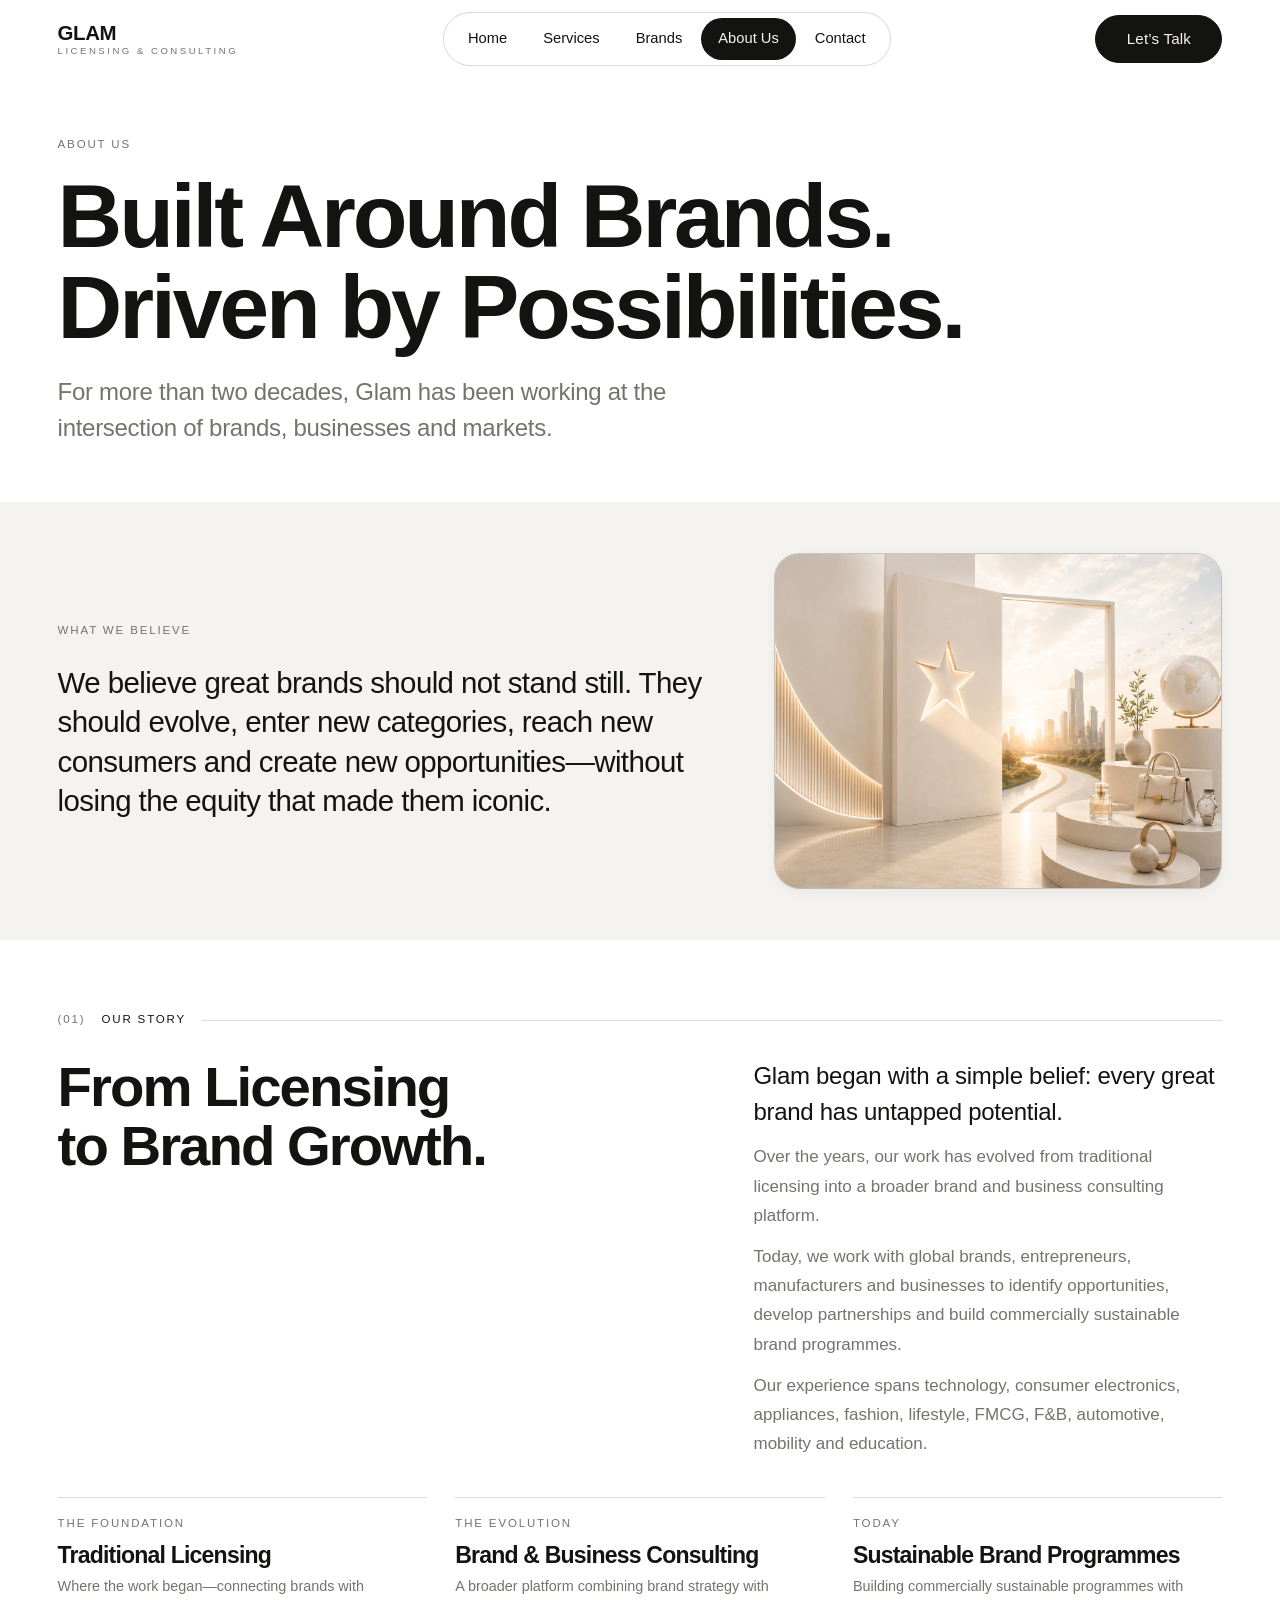
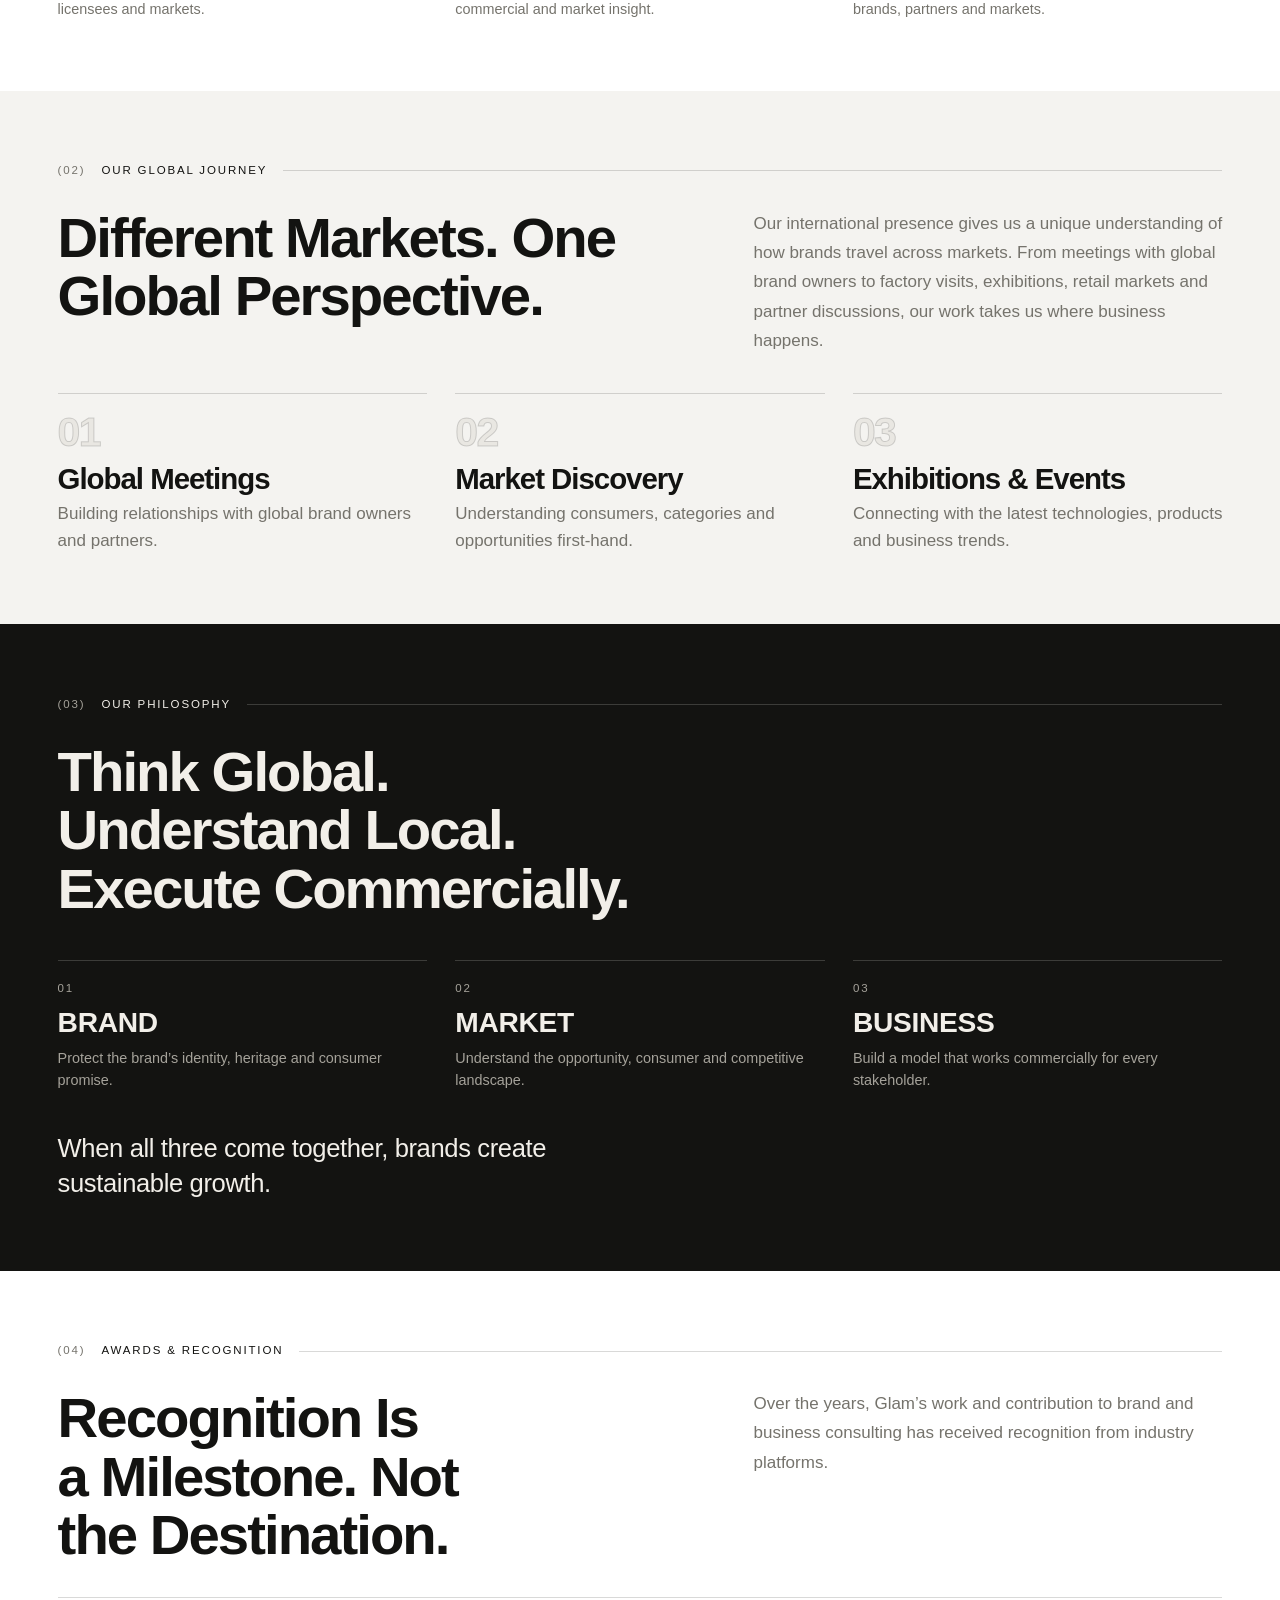
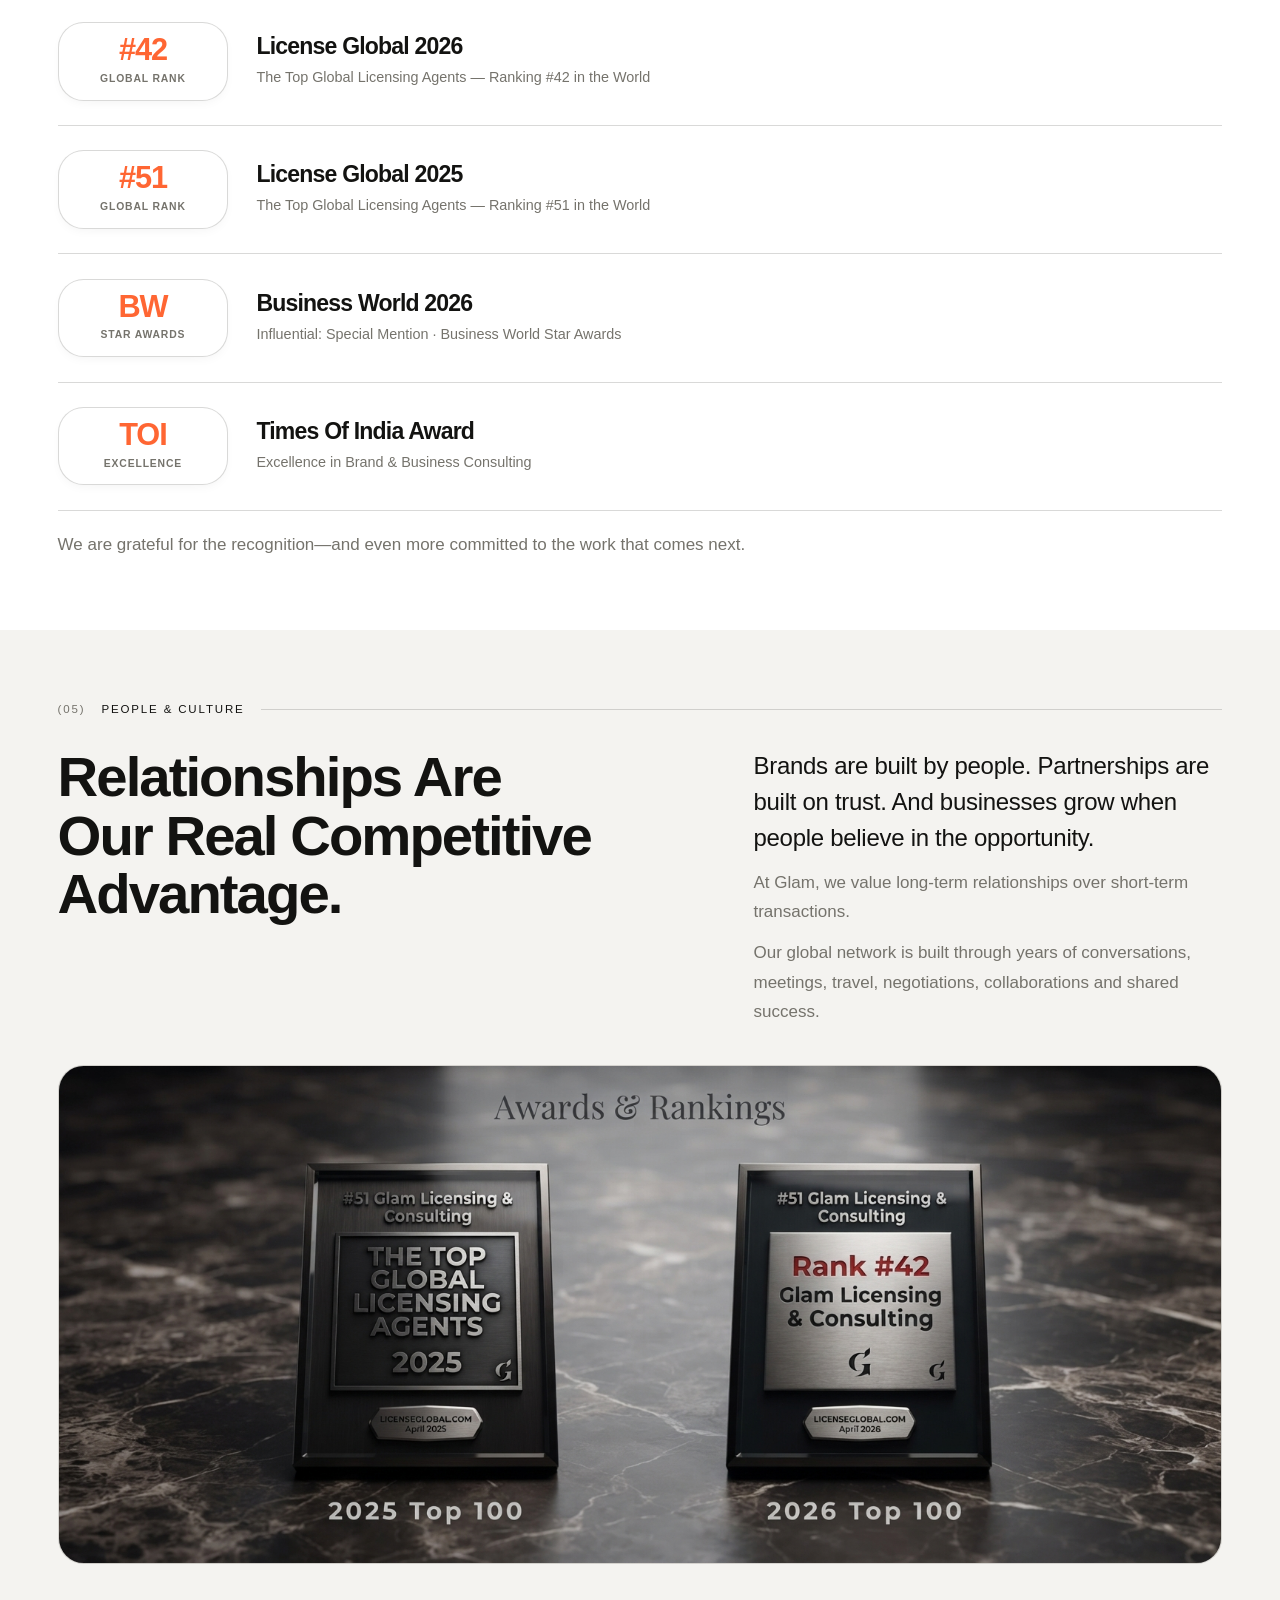
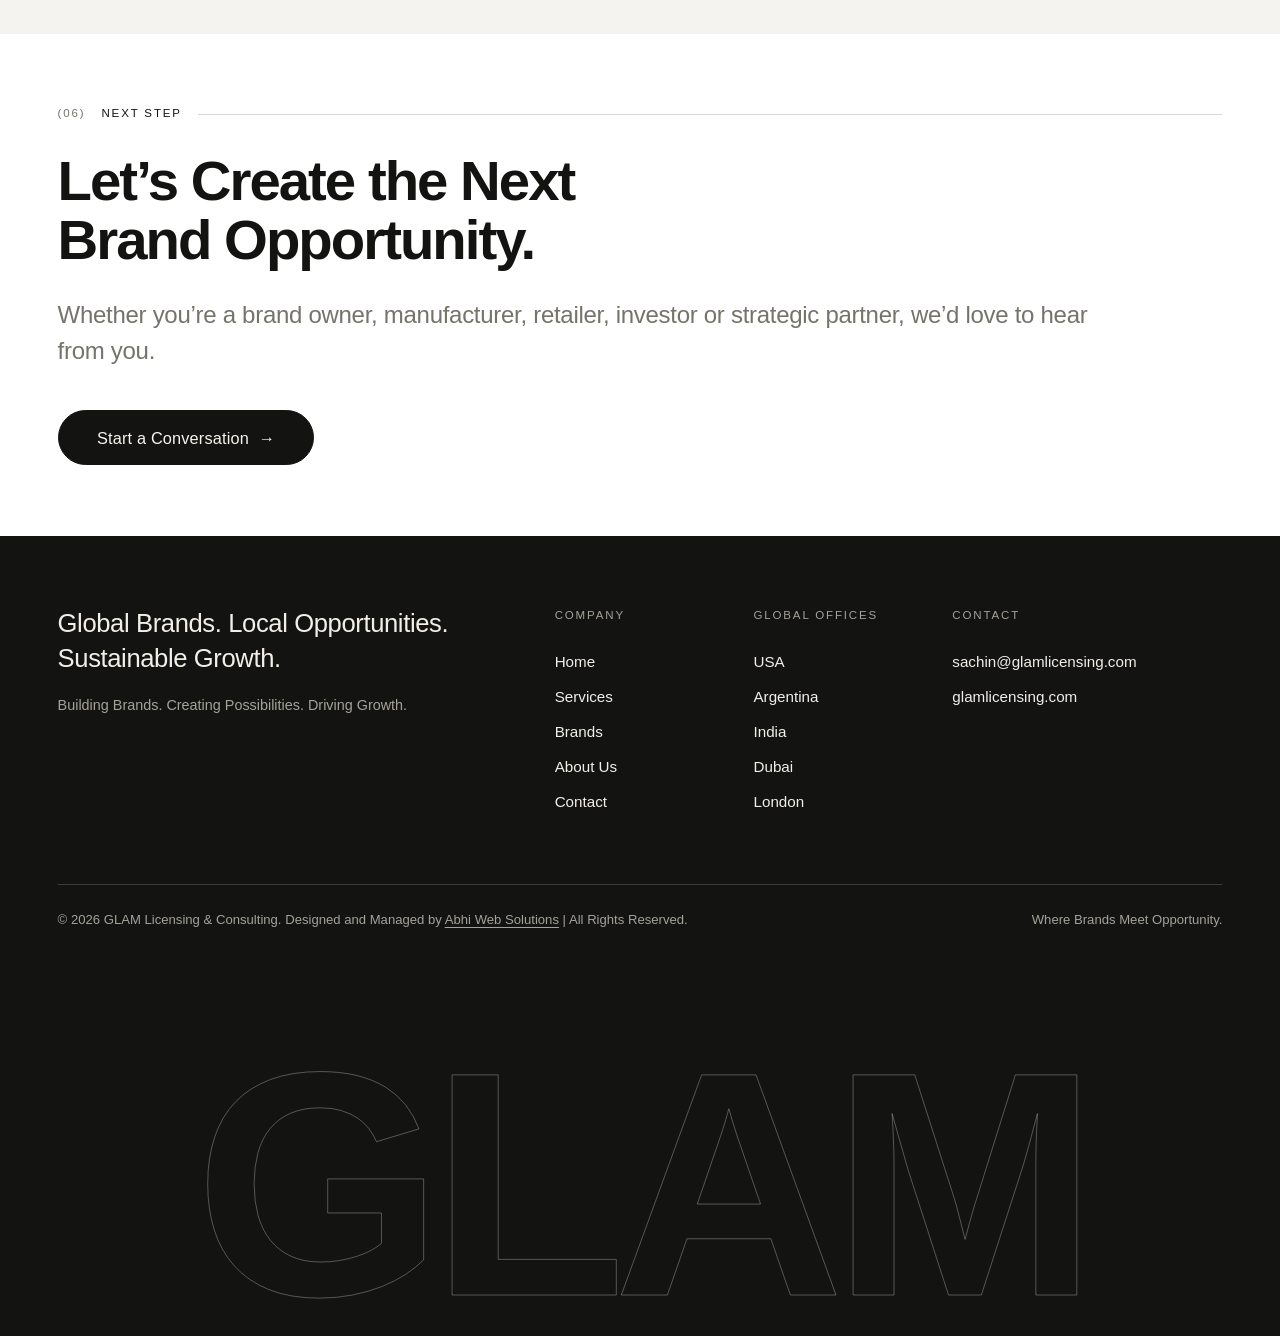
==== commit 7940491d: "Make awards closing statement single line and clean up spacing" ====
--- a/about.html
+++ b/about.html
@@ -254,7 +254,7 @@
             </div>
           </div>
         </div>
-        <p class="muted" style="margin-top:1.4rem;max-width:40em" data-reveal>We are grateful for the recognition&mdash;and even more committed to the work that comes next.</p>
+        <p class="muted" style="margin-top:1.2rem" data-reveal>We are grateful for the recognition&mdash;and even more committed to the work that comes next.</p>
       </div>
     </section>
 
--- a/styles.css
+++ b/styles.css
@@ -36,7 +36,7 @@
   --r-pill: 999px;
 
   --pad-x: clamp(20px, 4.5vw, 68px);
-  --sec:   clamp(88px, 11vw, 156px);
+  --sec:   clamp(46px, 5.5vw, 76px);
   --gap:   clamp(16px, 2.2vw, 32px);
 
   --ease: cubic-bezier(.22,.68,0,1);
@@ -77,7 +77,7 @@
 .svc>*,.journey-item>*,.pillars>*,.story-steps>*,.prog-grid>*,.footer-top>*,
 .brand-row>*,.path-row>*,.award-row>*{min-width:0}
 .section{padding-block:var(--sec)}
-.section-tight{padding-block:clamp(64px,8vw,110px)}
+.section-tight{padding-block:clamp(32px,4vw,56px)}
 
 .rule{border:0;border-top:1px solid var(--line);margin:0}
 .sec-dark .rule{border-color:var(--line-dark)}
@@ -106,7 +106,7 @@
   display:flex;align-items:baseline;gap:1rem;
   font-size:var(--fs-label);font-weight:500;
   letter-spacing:var(--track-label);text-transform:uppercase;
-  margin-bottom:clamp(2rem,4vw,3.25rem);
+  margin-bottom:clamp(1.2rem,2.2vw,1.8rem);
 }
 .eyebrow .idx{color:var(--muted);font-variant-numeric:tabular-nums}
 .sec-dark .eyebrow .idx{color:var(--muted-dark)}
@@ -224,9 +224,9 @@
 .sec-dark .stat .cap{color:var(--muted-dark)}
 
 /* Inner-page hero */
-.hero-inner{padding-top:clamp(150px,18vh,208px);padding-bottom:clamp(56px,7vw,96px)}
-.hero-inner .hero-kicker{margin-bottom:1.5rem}
-.hero-inner h1{max-width:12.5em;margin-bottom:1.9rem}
+.hero-inner{padding-top:clamp(130px,15vh,180px);padding-bottom:clamp(32px,4.5vw,56px)}
+.hero-inner .hero-kicker{margin-bottom:1rem}
+.hero-inner h1{max-width:12.5em;margin-bottom:1.25rem}
 .hero-inner .lead{max-width:30em}
 
 /* ---------- Mega wordmark ---------- */
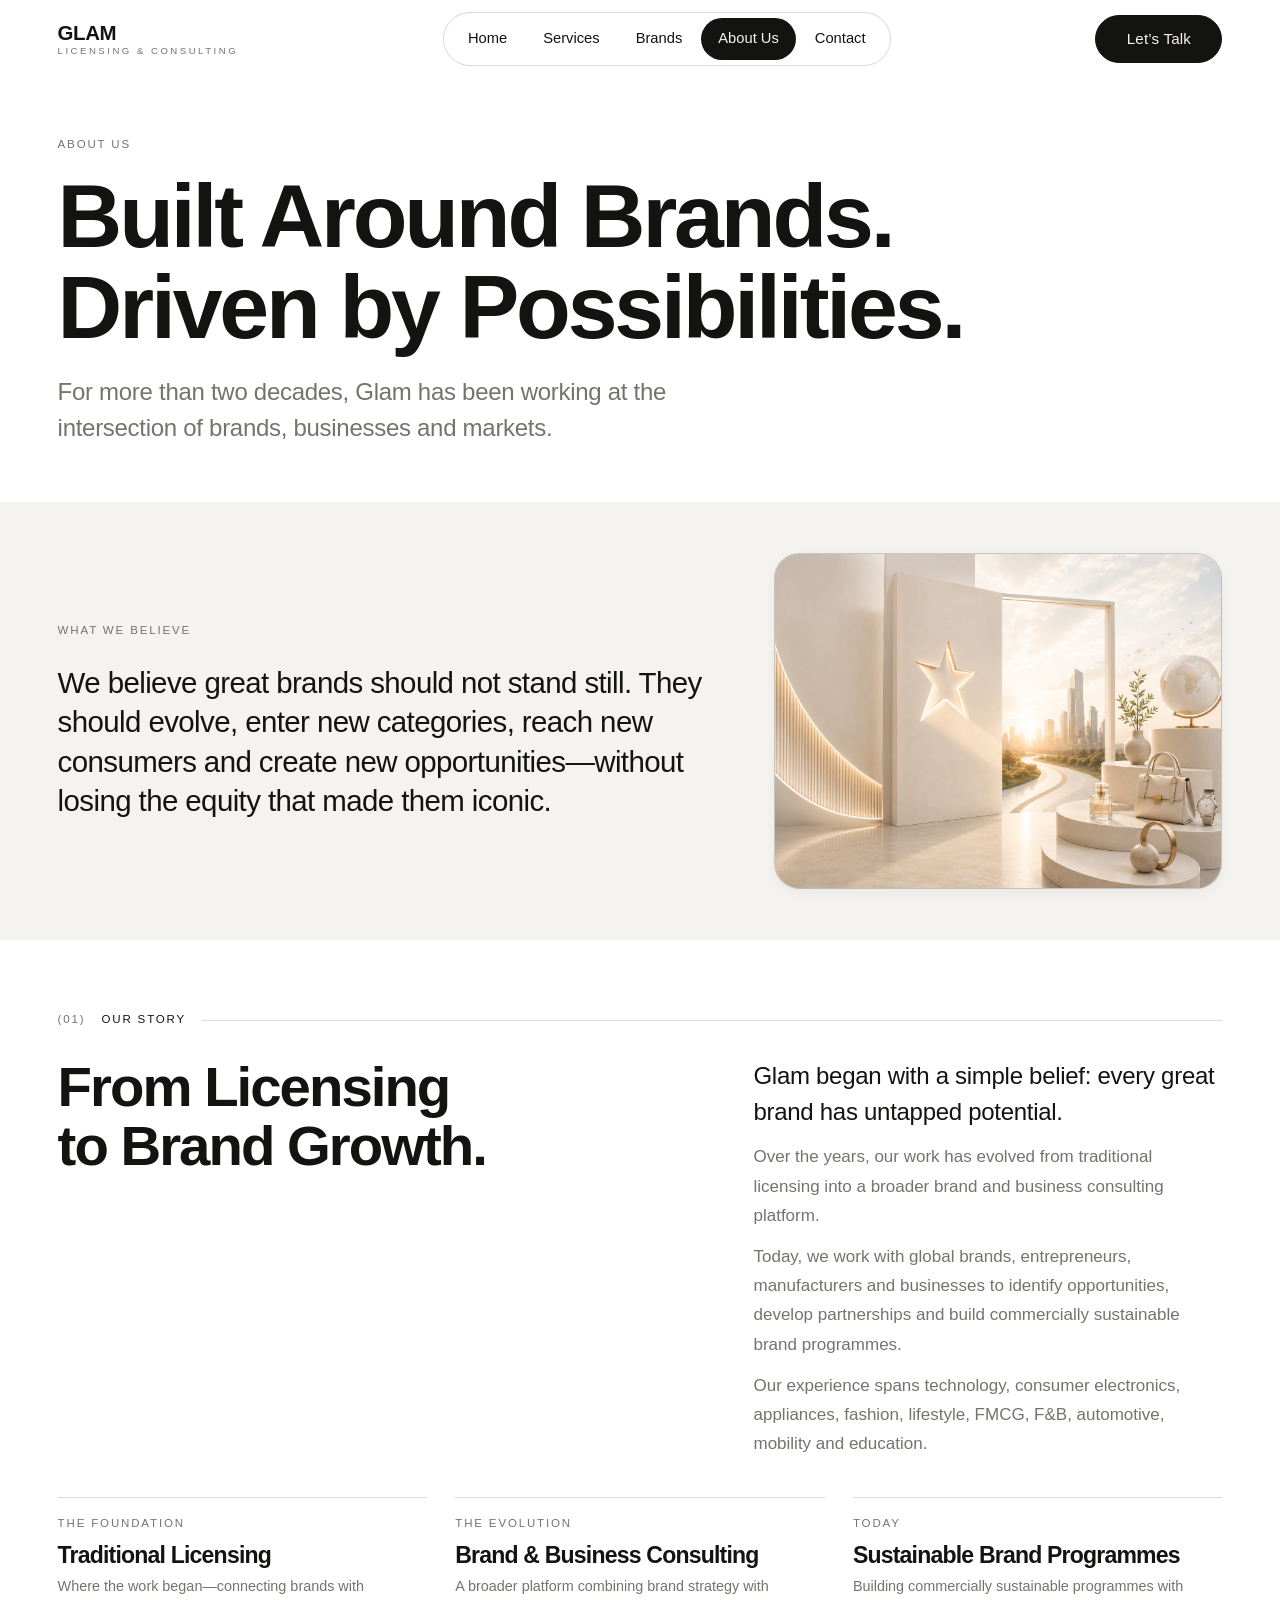
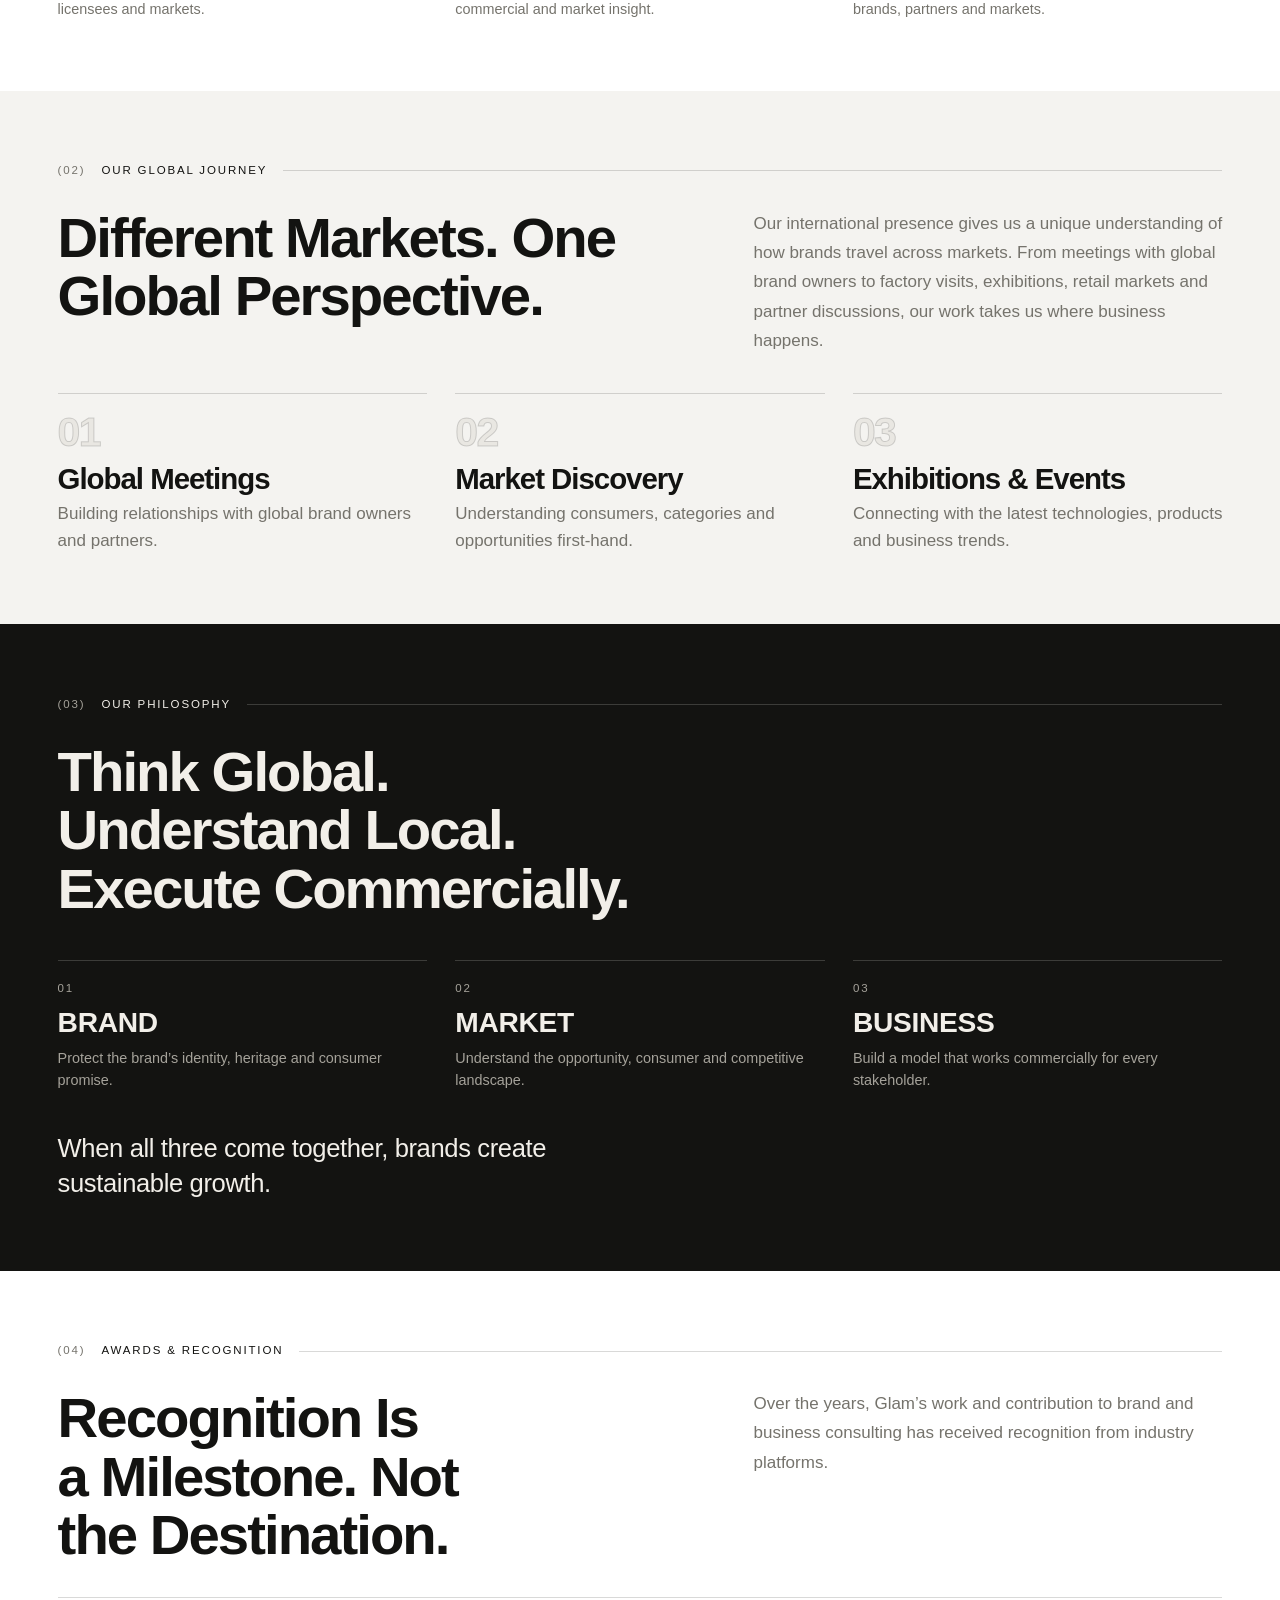
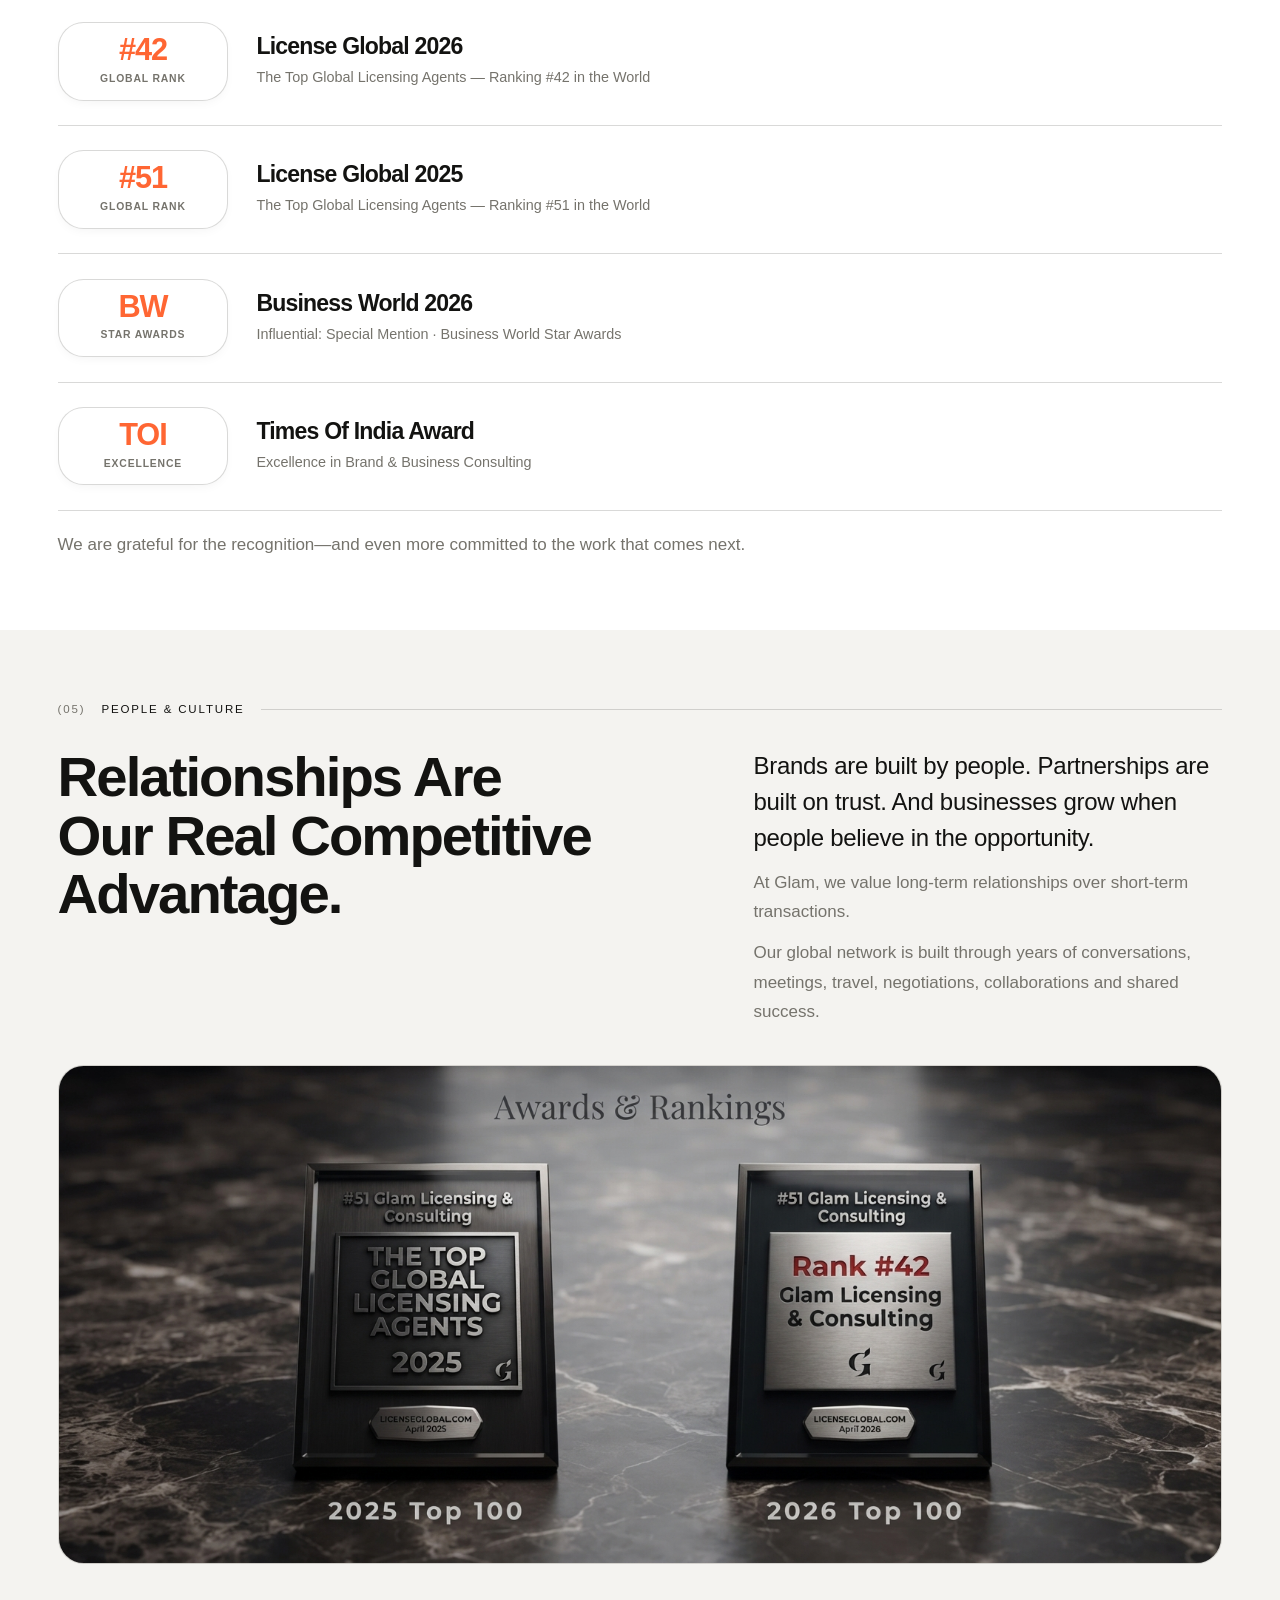
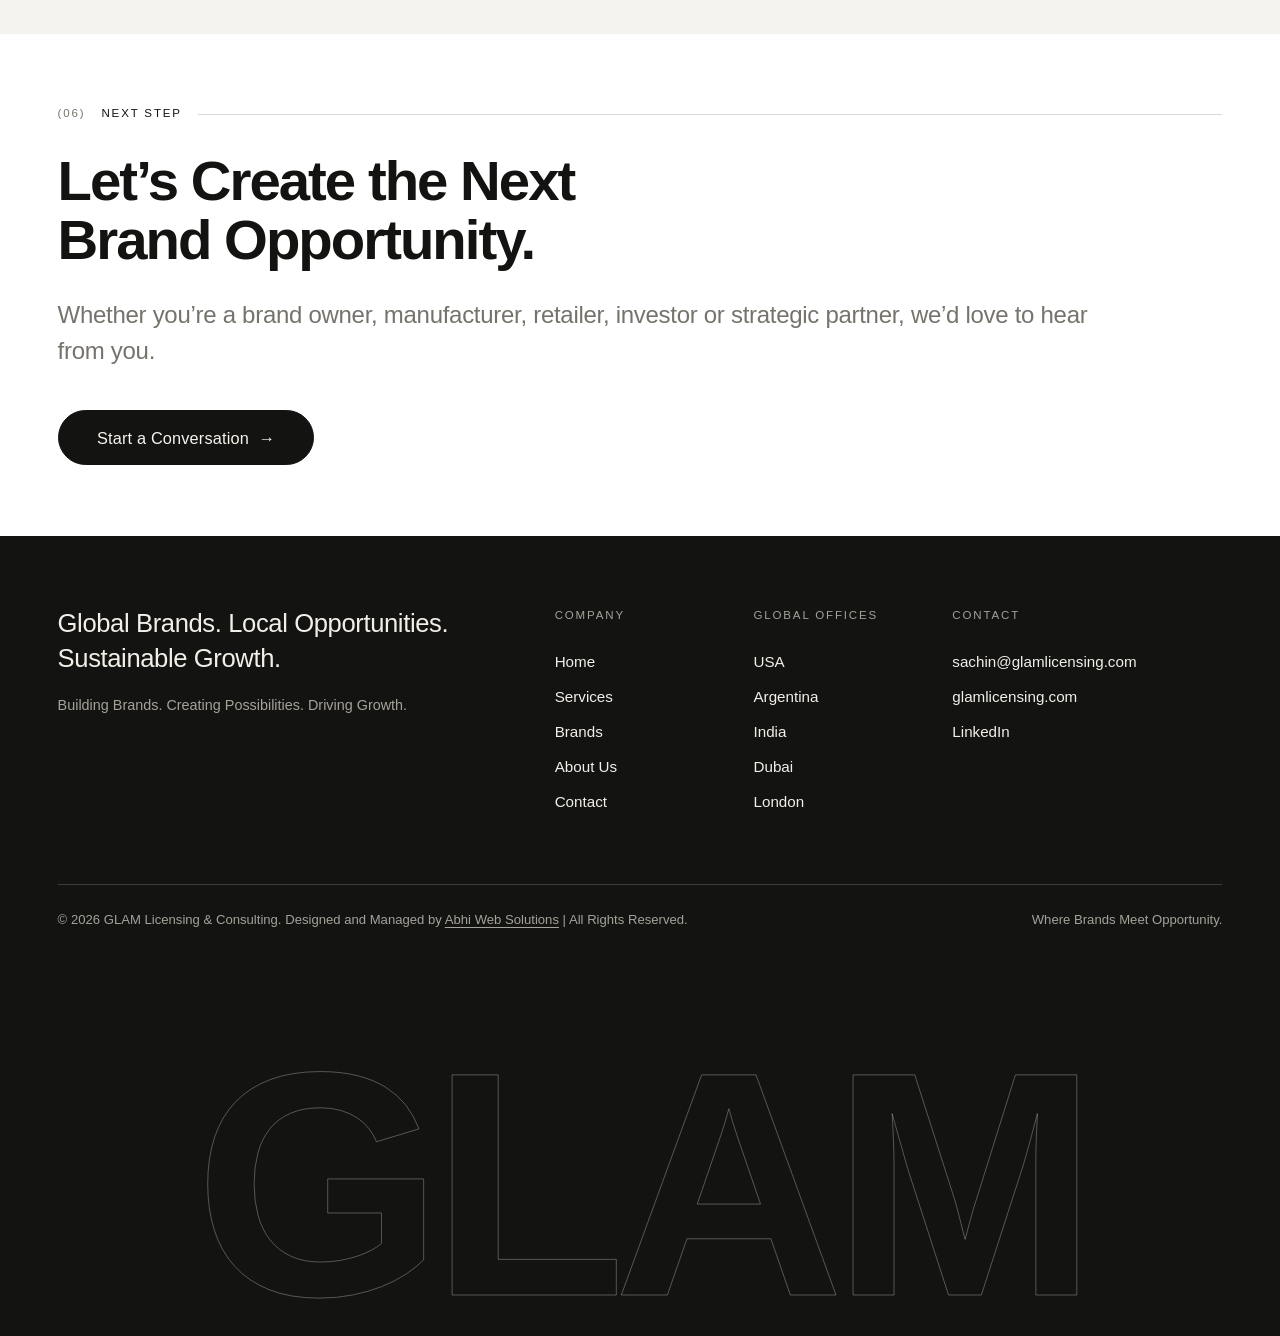
==== commit 6ae4e8a5: "Add official LinkedIn profile link across all pages, footers, contact strip and schema" ====
--- a/about.html
+++ b/about.html
@@ -3,14 +3,68 @@
 <head>
   <meta charset="UTF-8">
   <meta name="viewport" content="width=device-width, initial-scale=1.0">
-  <title>About Us — GLAM Licensing &amp; Consulting</title>
-  <meta name="description" content="Built around brands. Driven by possibilities. For more than two decades, Glam has been working at the intersection of brands, businesses and markets.">
-  <link rel="canonical" href="https://www.glamlicensing.com/about.html">
+
+  <!-- TITLE -->
+  <title>About GLAM Licensing &amp; Consulting | Our Story &amp; Team</title>
+
+  <!-- META DESCRIPTION -->
+  <meta name="description" content="For 20+ years GLAM Licensing &amp; Consulting has connected iconic brands with new markets. Learn our story, philosophy, global reach and award recognition.">
+
+  <!-- KEYWORDS -->
+  <meta name="keywords" content="about GLAM licensing, brand licensing company history, brand consulting philosophy, award winning licensing agency, top global licensing agents">
+
+  <!-- ROBOTS + CANONICAL -->
+  <meta name="robots" content="index, follow, max-image-preview:large">
+  <link rel="canonical" href="https://www.glamlicensing.com/about">
+
+  <!-- OPEN GRAPH -->
   <meta property="og:type" content="website">
   <meta property="og:site_name" content="GLAM Licensing &amp; Consulting">
   <meta property="og:title" content="About Us — GLAM Licensing &amp; Consulting">
   <meta property="og:description" content="Think Global. Understand Local. Execute Commercially. The story, philosophy and global journey of GLAM Licensing &amp; Consulting.">
-  <meta property="og:url" content="https://www.glamlicensing.com/about.html">
+  <meta property="og:url" content="https://www.glamlicensing.com/about">
+  <meta property="og:image" content="https://www.glamlicensing.com/images/about-us-top.png">
+  <meta property="og:locale" content="en_US">
+
+  <!-- TWITTER / X CARD -->
+  <meta name="twitter:card" content="summary_large_image">
+  <meta name="twitter:title" content="About Us — GLAM Licensing &amp; Consulting">
+  <meta name="twitter:description" content="Built around brands. Driven by possibilities. Ranked among the Top Global Licensing Agents by License Global 2025 &amp; 2026.">
+  <meta name="twitter:image" content="https://www.glamlicensing.com/images/about-us-top.png">
+
+  <!-- JSON-LD: BreadcrumbList -->
+  <script type="application/ld+json">
+  {
+    "@context": "https://schema.org",
+    "@type": "BreadcrumbList",
+    "itemListElement": [
+      { "@type": "ListItem", "position": 1, "name": "Home", "item": "https://www.glamlicensing.com/" },
+      { "@type": "ListItem", "position": 2, "name": "About Us", "item": "https://www.glamlicensing.com/about" }
+    ]
+  }
+  </script>
+
+  <!-- JSON-LD: AboutPage + Organization awards -->
+  <script type="application/ld+json">
+  {
+    "@context": "https://schema.org",
+    "@type": "AboutPage",
+    "url": "https://www.glamlicensing.com/about",
+    "name": "About Us — GLAM Licensing & Consulting",
+    "description": "For more than two decades, Glam has been working at the intersection of brands, businesses and markets.",
+    "mainEntity": {
+      "@id": "https://www.glamlicensing.com/#organization",
+      "@type": "Organization",
+      "award": [
+        "License Global 2026 — Top Global Licensing Agents, Ranked #42 in the World",
+        "License Global 2025 — Top Global Licensing Agents, Ranked #51 in the World",
+        "Business World Star Awards 2026 — Influential: Special Mention",
+        "Times Of India Award — Excellence in Brand & Business Consulting"
+      ]
+    }
+  }
+  </script>
+
   <link rel="preconnect" href="https://api.fontshare.com" crossorigin>
   <link href="https://api.fontshare.com/v2/css?f[]=general-sans@400,500,600&display=swap" rel="stylesheet">
   <link rel="stylesheet" href="styles.css">
@@ -20,18 +74,18 @@
 
   <header class="topbar">
     <div class="topbar-inner container">
-      <a class="brand" href="index.html" aria-label="GLAM Licensing and Consulting — Home">
+      <a class="brand" href="/" aria-label="GLAM Licensing and Consulting — Home">
         <span class="brand-mark">GLAM</span>
         <span class="brand-sub">Licensing &amp; Consulting</span>
       </a>
       <nav class="nav-pill" aria-label="Primary">
-        <a href="index.html">Home</a>
-        <a href="services.html">Services</a>
-        <a href="brands.html">Brands</a>
-        <a href="about.html" aria-current="page">About Us</a>
-        <a href="contact.html">Contact</a>
+        <a href="/">Home</a>
+        <a href="services">Services</a>
+        <a href="brands">Brands</a>
+        <a href="about" aria-current="page">About Us</a>
+        <a href="contact">Contact</a>
       </nav>
-      <a class="btn btn-ink btn-talk" href="contact.html">Let&rsquo;s Talk</a>
+      <a class="btn btn-ink btn-talk" href="contact">Let&rsquo;s Talk</a>
       <button class="nav-toggle" aria-expanded="false" aria-controls="mobile-nav" aria-label="Open navigation">
         <span></span><span></span>
       </button>
@@ -40,11 +94,11 @@
 
   <nav class="mobile-nav" id="mobile-nav" aria-label="Mobile" hidden>
     <ul>
-      <li><a href="index.html"><span class="n">01</span>Home</a></li>
-      <li><a href="services.html"><span class="n">02</span>Services</a></li>
-      <li><a href="brands.html"><span class="n">03</span>Brands</a></li>
-      <li><a href="about.html" aria-current="page"><span class="n">04</span>About Us</a></li>
-      <li><a href="contact.html"><span class="n">05</span>Contact</a></li>
+      <li><a href="/"><span class="n">01</span>Home</a></li>
+      <li><a href="services"><span class="n">02</span>Services</a></li>
+      <li><a href="brands"><span class="n">03</span>Brands</a></li>
+      <li><a href="about" aria-current="page"><span class="n">04</span>About Us</a></li>
+      <li><a href="contact"><span class="n">05</span>Contact</a></li>
     </ul>
     <div class="mobile-nav-foot">
       <p><span class="label">Global Offices</span><br>USA &middot; Argentina &middot; India &middot; Dubai &middot; London</p>
@@ -282,7 +336,7 @@
         <p class="eyebrow"><span class="idx">(06)</span> Next Step</p>
         <h2 id="cta-title" data-reveal>Let&rsquo;s Create the Next Brand Opportunity.</h2>
         <p class="lead muted measure-wide" data-reveal data-delay="1">Whether you&rsquo;re a brand owner, manufacturer, retailer, investor or strategic partner, we&rsquo;d love to hear from you.</p>
-        <a class="btn btn-ink btn-lg" href="contact.html" data-reveal data-delay="2">Start a Conversation <span class="arr">&rarr;</span></a>
+        <a class="btn btn-ink btn-lg" href="contact" data-reveal data-delay="2">Start a Conversation <span class="arr">&rarr;</span></a>
       </div>
     </section>
 
@@ -298,11 +352,11 @@
         <div class="footer-col">
           <span class="label">Company</span>
           <ul>
-            <li><a href="index.html">Home</a></li>
-            <li><a href="services.html">Services</a></li>
-            <li><a href="brands.html">Brands</a></li>
-            <li><a href="about.html">About Us</a></li>
-            <li><a href="contact.html">Contact</a></li>
+            <li><a href="/">Home</a></li>
+            <li><a href="services">Services</a></li>
+            <li><a href="brands">Brands</a></li>
+            <li><a href="about">About Us</a></li>
+            <li><a href="contact">Contact</a></li>
           </ul>
         </div>
         <div class="footer-col">
@@ -320,6 +374,7 @@
           <ul>
             <li><a href="mailto:sachin@glamlicensing.com">sachin@glamlicensing.com</a></li>
             <li><a href="https://www.glamlicensing.com">glamlicensing.com</a></li>
+            <li><a href="https://in.linkedin.com/company/glam-licensing-inc" target="_blank" rel="noopener noreferrer">LinkedIn</a></li>
           </ul>
         </div>
       </div>
--- a/styles.css
+++ b/styles.css
@@ -346,6 +346,29 @@
 }
 .awards-preview-sec + .cta-band {
   padding-top: clamp(48px, 6vw, 80px);
+}
+
+/* ---------- Role / Positioning Statement Box ---------- */
+.role-sec {
+  padding-block: clamp(28px, 3.8vw, 48px);
+}
+.role-box {
+  display: flex;
+  flex-direction: column;
+}
+.role-label {
+  margin-bottom: clamp(0.55rem, 1vw, 0.85rem);
+}
+.role-statement {
+  font-size: clamp(1.35rem, 2.4vw, 2.1rem);
+  font-weight: 500;
+  letter-spacing: -.02em;
+  line-height: 1.32;
+  color: var(--ink);
+  max-width: 100%;
+}
+.brand-cat-sec {
+  padding-top: clamp(32px, 4.4vw, 54px);
 }
 
 /* ---------- Belief Section (Side-by-Side Statement & Visual) ---------- */
@@ -928,7 +951,7 @@
   border-top:1px solid var(--line);
 }
 .contact-details-strip .detail-block{
-  grid-column:span 4;
+  grid-column:span 3;
 }
 .contact-details-strip .detail-block .label{
   display:block;
